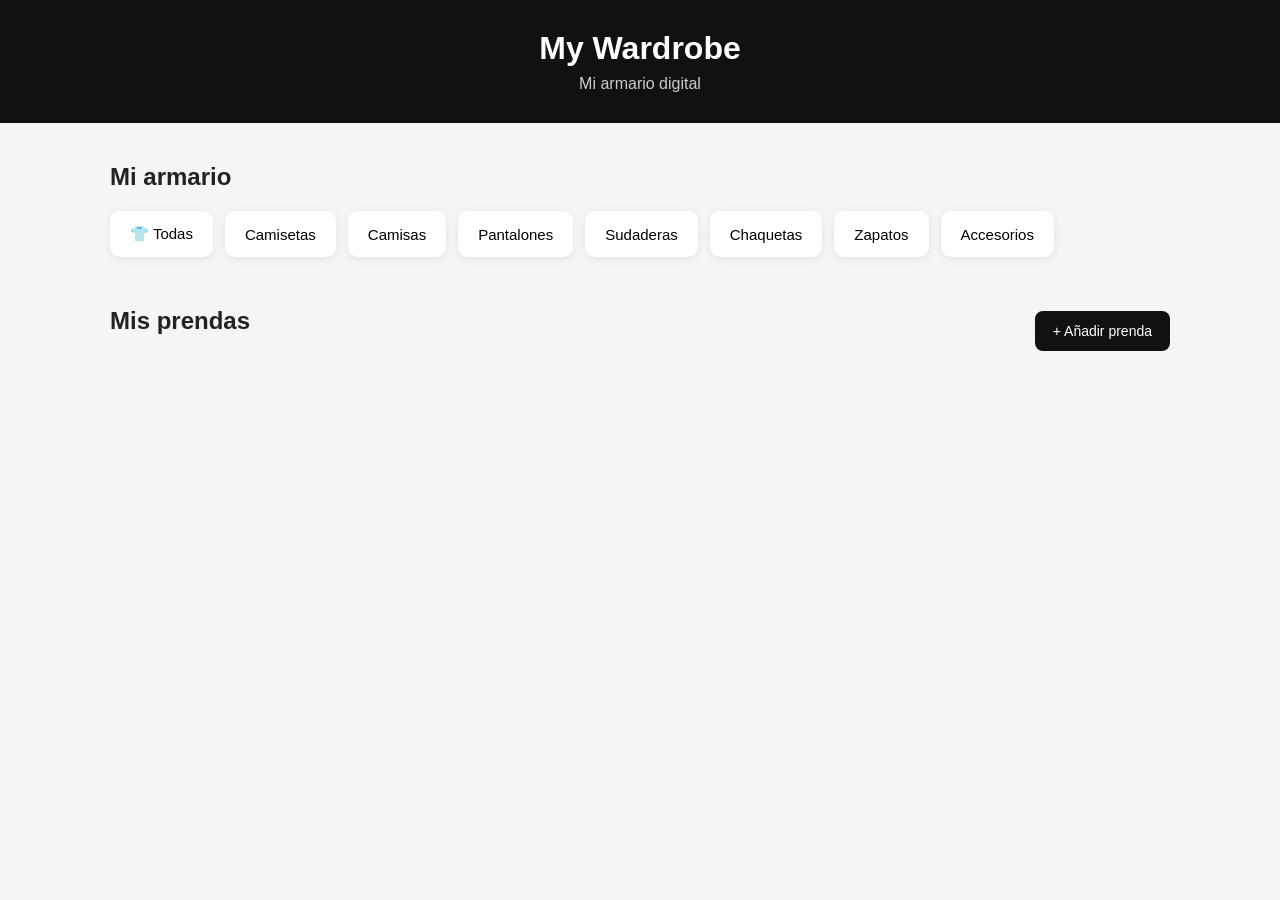
==== frontend/index.html @ 600cda4f "boton todos" ====
<!DOCTYPE html>
<html lang="es">

<head>

    <meta charset="UTF-8">

    <meta
        name="viewport"
        content="width=device-width, initial-scale=1.0"
    >

    <title>My Wardrobe</title>

    <link
        rel="stylesheet"
        href="css/style.css"
    >

</head>

<body>

    <header>

        <h1>My Wardrobe</h1>

        <p>Mi armario digital</p>

    </header>

    <main>

        <section class="categorias">

            <h2>Mi armario</h2>

            <div class="categorias-container">

                <button
                    class="btn-categoria activa"
                    data-categoria="Todas"
                >
                    👕 Todas
                </button>

                <button
                    class="btn-categoria"
                    data-categoria="Camisetas"
                >
                    Camisetas
                </button>

                <button
                    class="btn-categoria"
                    data-categoria="Camisas"
                >
                    Camisas
                </button>

                <button
                    class="btn-categoria"
                    data-categoria="Pantalones"
                >
                    Pantalones
                </button>

                <button
                    class="btn-categoria"
                    data-categoria="Sudaderas"
                >
                    Sudaderas
                </button>

                <button
                    class="btn-categoria"
                    data-categoria="Chaquetas"
                >
                    Chaquetas
                </button>

                <button
                    class="btn-categoria"
                    data-categoria="Zapatos"
                >
                    Zapatos
                </button>

                <button
                    class="btn-categoria"
                    data-categoria="Accesorios"
                >
                    Accesorios
                </button>

            </div>

        </section>


        <section class="prendas">

            <div class="titulo-prendas">

                <h2>Mis prendas</h2>

                <button id="btn-nueva-prenda">
                    + Añadir prenda
                </button>

            </div>


            <div
                id="formulario-prenda"
                class="formulario-oculto"
            >

                <h3>Nueva prenda</h3>

                <input
                    type="text"
                    id="nombre"
                    placeholder="Nombre de la prenda"
                >

                <select id="categoria">

                    <option value="">
                        Selecciona una categoría
                    </option>

                    <option value="Camisetas">
                        Camisetas
                    </option>

                    <option value="Camisas">
                        Camisas
                    </option>

                    <option value="Pantalones">
                        Pantalones
                    </option>

                    <option value="Sudaderas">
                        Sudaderas
                    </option>

                    <option value="Chaquetas">
                        Chaquetas
                    </option>

                    <option value="Zapatos">
                        Zapatos
                    </option>

                    <option value="Accesorios">
                        Accesorios
                    </option>

                </select>

                <input
                    type="text"
                    id="color"
                    placeholder="Color"
                >

                <input
                    type="text"
                    id="marca"
                    placeholder="Marca"
                >

                <input
                    type="file"
                    id="imagen"
                    accept="image/*"
                >

                <button id="btn-guardar-prenda">
                    Guardar prenda
                </button>

            </div>


            <div id="lista-prendas">

                <!-- JavaScript colocará aquí las prendas -->

            </div>

        </section>

    </main>


    <script src="js/app.js"></script>

</body>

</html>
---- frontend/css/style.css ----
/* =========================
   CONFIGURACIÓN GENERAL
   ========================= */

* {
    margin: 0;
    padding: 0;
    box-sizing: border-box;
}

body {
    font-family: Arial, sans-serif;
    background-color: #f5f5f5;
    color: #222;
}


/* =========================
   CABECERA
   ========================= */

header {
    background-color: #111;
    color: white;
    text-align: center;
    padding: 30px 20px;
}

header h1 {
    font-size: 32px;
    margin-bottom: 8px;
}

header p {
    color: #ccc;
}


/* =========================
   CONTENIDO PRINCIPAL
   ========================= */

main {
    max-width: 1100px;
    margin: 40px auto;
    padding: 0 20px;
}

h2 {
    margin-bottom: 20px;
}


/* =========================
   CATEGORÍAS
   ========================= */

.categorias {
    margin-bottom: 50px;
}

.categorias-container {
    display: flex;
    flex-wrap: wrap;
    gap: 12px;
}

.categorias-container button {
    border: none;
    background-color: white;
    padding: 14px 20px;
    border-radius: 10px;
    cursor: pointer;
    font-size: 15px;

    box-shadow: 0 2px 8px rgba(0, 0, 0, 0.08);

    transition: 0.2s;
}

.categorias-container button:hover {
    transform: translateY(-2px);

    box-shadow: 0 4px 12px rgba(0, 0, 0, 0.15);
}


/* =========================
   LISTA DE PRENDAS
   ========================= */

#lista-prendas {
    display: grid;

    grid-template-columns: repeat(
        auto-fill,
        minmax(200px, 1fr)
    );

    gap: 20px;
}


/* =========================
   TARJETAS DE PRENDAS
   ========================= */

.tarjeta-prenda {
    background-color: white;

    border-radius: 15px;

    overflow: hidden;

    box-shadow: 0 3px 12px rgba(0, 0, 0, 0.08);

    transition: 0.2s;
}

.tarjeta-prenda:hover {
    transform: translateY(-4px);

    box-shadow: 0 6px 18px rgba(0, 0, 0, 0.15);
}


/* =========================
   IMAGEN DE LA PRENDA
   ========================= */

.imagen-prenda {
    height: 220px;

    background-color: #eeeeee;

    display: flex;

    align-items: center;

    justify-content: center;

    font-size: 70px;
}


/* =========================
   INFORMACIÓN DE LA PRENDA
   ========================= */

.informacion-prenda {
    padding: 18px;
}

.informacion-prenda h3 {
    margin-bottom: 8px;

    font-size: 20px;
}

.informacion-prenda p {
    margin-bottom: 8px;

    color: #666;
}


/* =========================
   CATEGORÍA DE LA PRENDA
   ========================= */

.categoria {
    display: inline-block;

    background-color: #111;

    color: white;

    padding: 5px 10px;

    border-radius: 20px;

    font-size: 12px;
}


/* =========================
   COLOR
   ========================= */

.color {
    margin-top: 12px;

    font-size: 14px;
}


/* =========================
   VERSIÓN MÓVIL
   ========================= */

@media (max-width: 600px) {

    header {
        padding: 25px 15px;
    }

    header h1 {
        font-size: 26px;
    }

    main {
        margin: 25px auto;

        padding: 0 15px;
    }

    .categorias-container {
        gap: 8px;
    }

    .categorias-container button {
        padding: 12px 15px;

        font-size: 14px;
    }

    #lista-prendas {
        grid-template-columns: repeat(2, 1fr);

        gap: 12px;
    }

    .imagen-prenda {
        height: 180px;
    }

    .informacion-prenda {
        padding: 14px;
    }

    .informacion-prenda h3 {
        font-size: 17px;
    }
}

/* =========================
   TÍTULO DE PRENDAS
   ========================= */

.titulo-prendas {
    display: flex;
    justify-content: space-between;
    align-items: center;
    margin-bottom: 20px;
}


/* =========================
   BOTÓN AÑADIR PRENDA
   ========================= */

#btn-nueva-prenda {
    border: none;
    background-color: #111;
    color: white;

    padding: 12px 18px;

    border-radius: 8px;

    cursor: pointer;

    font-size: 14px;

    transition: 0.2s;
}

#btn-nueva-prenda:hover {
    background-color: #333;
}


/* =========================
   FORMULARIO
   ========================= */

.formulario-oculto {
    display: none;
}

#formulario-prenda {
    background-color: white;

    padding: 25px;

    border-radius: 15px;

    margin-bottom: 30px;

    box-shadow: 0 3px 12px rgba(0, 0, 0, 0.08);
}

#formulario-prenda h3 {
    margin-bottom: 20px;
}


/* =========================
   CAMPOS DEL FORMULARIO
   ========================= */

#formulario-prenda input,
#formulario-prenda select {

    width: 100%;

    padding: 12px;

    margin-bottom: 12px;

    border: 1px solid #ddd;

    border-radius: 8px;

    font-size: 15px;
}


/* =========================
   BOTÓN GUARDAR
   ========================= */

#btn-guardar-prenda {

    border: none;

    background-color: #111;

    color: white;

    padding: 12px 20px;

    border-radius: 8px;

    cursor: pointer;

    font-size: 15px;

    margin-top: 5px;
}

#btn-guardar-prenda:hover {
    background-color: #333;
}

.imagen-prenda img {
    width: 100%;
    height: 100%;
    object-fit: cover;
}

.btn-eliminar {
    width: 100%;
    margin-top: 15px;
    padding: 10px;
    border: none;
    border-radius: 8px;
    background-color: #e74c3c;
    color: white;
    cursor: pointer;
    font-size: 14px;
}

.btn-eliminar:hover {
    background-color: #c0392b;
}

.imagen-prenda img {
    width: 100%;
    height: 100%;
    object-fit: cover;
}

.botones-prenda {
    display: flex;
    gap: 8px;
    margin-top: 15px;
}

.btn-editar,
.btn-eliminar {
    flex: 1;
    padding: 10px;
    border: none;
    border-radius: 8px;
    color: white;
    cursor: pointer;
    font-size: 14px;
}

.btn-editar {
    background-color: #3498db;
}

.btn-editar:hover {
    background-color: #2980b9;
}

.btn-eliminar {
    background-color: #e74c3c;
}

.btn-eliminar:hover {
    background-color: #c0392b;
}
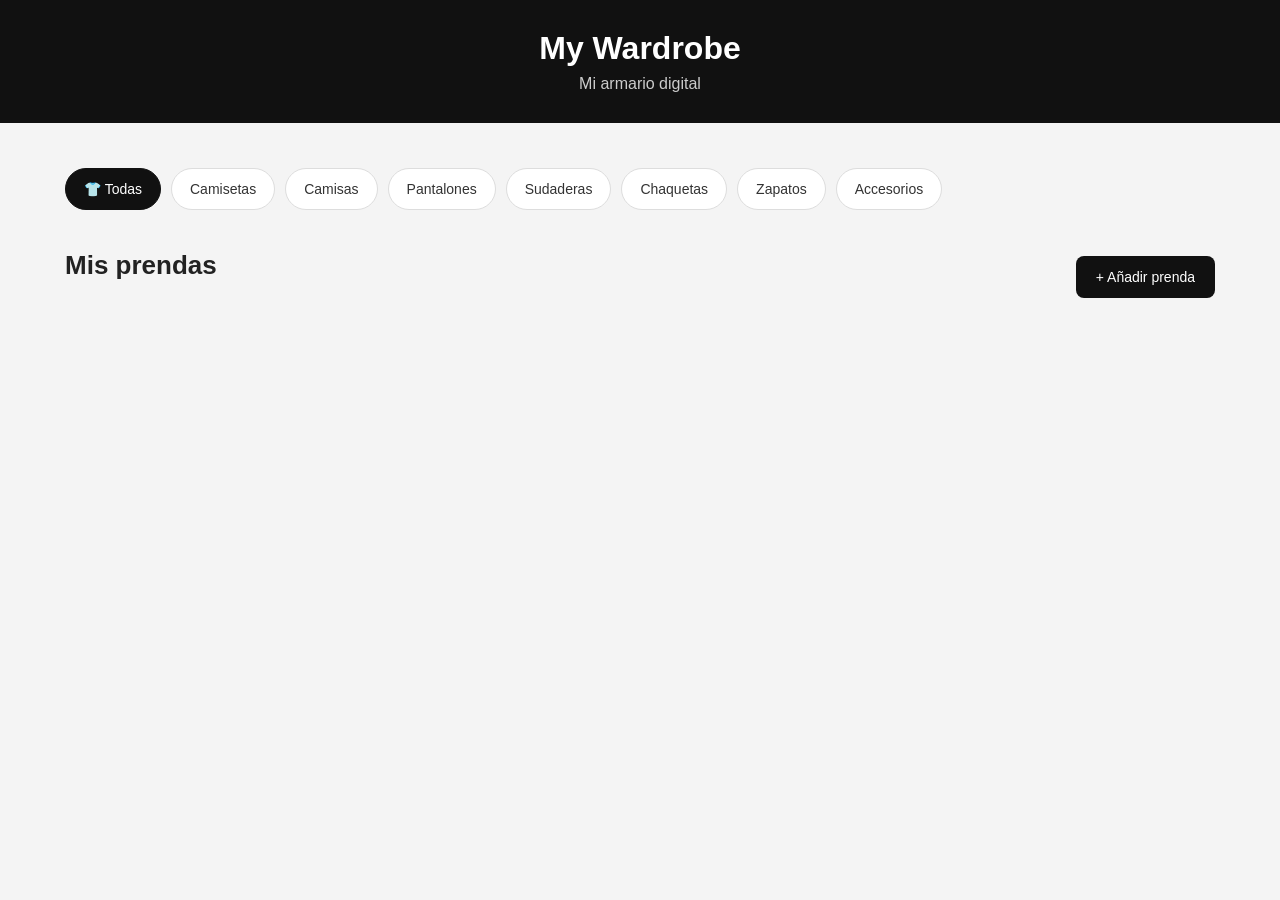
==== commit 565e52cb: "pequeños cambios" ====
--- a/frontend/index.html
+++ b/frontend/index.html
@@ -33,8 +33,6 @@
 
         <section class="categorias">
 
-            <h2>Mi armario</h2>
-
             <div class="categorias-container">
 
                 <button
--- a/frontend/css/style.css
+++ b/frontend/css/style.css
@@ -1,7 +1,3 @@
-/* =========================
-   CONFIGURACIÓN GENERAL
-   ========================= */
-
 * {
     margin: 0;
     padding: 0;
@@ -10,14 +6,14 @@
 
 body {
     font-family: Arial, sans-serif;
-    background-color: #f5f5f5;
+    background-color: #f4f4f4;
     color: #222;
 }
 
 
 /* =========================
    CABECERA
-   ========================= */
+========================= */
 
 header {
     background-color: #111;
@@ -28,243 +24,97 @@
 
 header h1 {
     font-size: 32px;
+    letter-spacing: 0;
     margin-bottom: 8px;
 }
 
 header p {
     color: #ccc;
-}
-
-
-/* =========================
-   CONTENIDO PRINCIPAL
-   ========================= */
+    font-size: 16px;
+}
+
+
+/* =========================
+   CONTENIDO
+========================= */
 
 main {
-    max-width: 1100px;
-    margin: 40px auto;
-    padding: 0 20px;
+    max-width: 1200px;
+    margin: 45px auto;
+    padding: 0 25px;
 }
 
 h2 {
-    margin-bottom: 20px;
+    font-size: 26px;
+    margin-bottom: 22px;
 }
 
 
 /* =========================
    CATEGORÍAS
-   ========================= */
+========================= */
 
 .categorias {
-    margin-bottom: 50px;
+    margin-bottom: 40px;
 }
 
 .categorias-container {
     display: flex;
     flex-wrap: wrap;
-    gap: 12px;
-}
-
-.categorias-container button {
-    border: none;
+    gap: 10px;
+}
+
+.btn-categoria {
+    border: 1px solid #ddd;
     background-color: white;
-    padding: 14px 20px;
-    border-radius: 10px;
+    color: #333;
+
+    padding: 12px 18px;
+
+    border-radius: 25px;
+
     cursor: pointer;
-    font-size: 15px;
-
-    box-shadow: 0 2px 8px rgba(0, 0, 0, 0.08);
-
-    transition: 0.2s;
-}
-
-.categorias-container button:hover {
-    transform: translateY(-2px);
-
-    box-shadow: 0 4px 12px rgba(0, 0, 0, 0.15);
-}
-
-
-/* =========================
-   LISTA DE PRENDAS
-   ========================= */
-
-#lista-prendas {
-    display: grid;
-
-    grid-template-columns: repeat(
-        auto-fill,
-        minmax(200px, 1fr)
-    );
-
-    gap: 20px;
-}
-
-
-/* =========================
-   TARJETAS DE PRENDAS
-   ========================= */
-
-.tarjeta-prenda {
-    background-color: white;
-
-    border-radius: 15px;
-
-    overflow: hidden;
-
-    box-shadow: 0 3px 12px rgba(0, 0, 0, 0.08);
-
-    transition: 0.2s;
-}
-
-.tarjeta-prenda:hover {
-    transform: translateY(-4px);
-
-    box-shadow: 0 6px 18px rgba(0, 0, 0, 0.15);
-}
-
-
-/* =========================
-   IMAGEN DE LA PRENDA
-   ========================= */
-
-.imagen-prenda {
-    height: 220px;
-
-    background-color: #eeeeee;
-
-    display: flex;
-
-    align-items: center;
-
-    justify-content: center;
-
-    font-size: 70px;
-}
-
-
-/* =========================
-   INFORMACIÓN DE LA PRENDA
-   ========================= */
-
-.informacion-prenda {
-    padding: 18px;
-}
-
-.informacion-prenda h3 {
-    margin-bottom: 8px;
-
-    font-size: 20px;
-}
-
-.informacion-prenda p {
-    margin-bottom: 8px;
-
-    color: #666;
-}
-
-
-/* =========================
-   CATEGORÍA DE LA PRENDA
-   ========================= */
-
-.categoria {
-    display: inline-block;
-
+
+    font-size: 14px;
+
+    transition: all 0.2s ease;
+}
+
+.btn-categoria:hover {
+    background-color: #eee;
+}
+
+.btn-categoria.activa {
     background-color: #111;
-
-    color: white;
-
-    padding: 5px 10px;
-
-    border-radius: 20px;
-
-    font-size: 12px;
-}
-
-
-/* =========================
-   COLOR
-   ========================= */
-
-.color {
-    margin-top: 12px;
-
-    font-size: 14px;
-}
-
-
-/* =========================
-   VERSIÓN MÓVIL
-   ========================= */
-
-@media (max-width: 600px) {
-
-    header {
-        padding: 25px 15px;
-    }
-
-    header h1 {
-        font-size: 26px;
-    }
-
-    main {
-        margin: 25px auto;
-
-        padding: 0 15px;
-    }
-
-    .categorias-container {
-        gap: 8px;
-    }
-
-    .categorias-container button {
-        padding: 12px 15px;
-
-        font-size: 14px;
-    }
-
-    #lista-prendas {
-        grid-template-columns: repeat(2, 1fr);
-
-        gap: 12px;
-    }
-
-    .imagen-prenda {
-        height: 180px;
-    }
-
-    .informacion-prenda {
-        padding: 14px;
-    }
-
-    .informacion-prenda h3 {
-        font-size: 17px;
-    }
-}
-
-/* =========================
-   TÍTULO DE PRENDAS
-   ========================= */
+    color: white;
+    border-color: #111;
+}
+
+
+/* =========================
+   TÍTULO PRENDAS
+========================= */
 
 .titulo-prendas {
     display: flex;
     justify-content: space-between;
     align-items: center;
-    margin-bottom: 20px;
-}
-
-
-/* =========================
-   BOTÓN AÑADIR PRENDA
-   ========================= */
+
+    margin-bottom: 25px;
+}
+
+
+/* =========================
+   BOTÓN NUEVA PRENDA
+========================= */
 
 #btn-nueva-prenda {
     border: none;
+
     background-color: #111;
     color: white;
 
-    padding: 12px 18px;
+    padding: 13px 20px;
 
     border-radius: 8px;
 
@@ -282,7 +132,7 @@
 
 /* =========================
    FORMULARIO
-   ========================= */
+========================= */
 
 .formulario-oculto {
     display: none;
@@ -291,44 +141,48 @@
 #formulario-prenda {
     background-color: white;
 
-    padding: 25px;
+    padding: 28px;
 
     border-radius: 15px;
 
-    margin-bottom: 30px;
-
-    box-shadow: 0 3px 12px rgba(0, 0, 0, 0.08);
+    margin-bottom: 35px;
+
+    box-shadow:
+        0 4px 15px rgba(0, 0, 0, 0.07);
 }
 
 #formulario-prenda h3 {
-    margin-bottom: 20px;
-}
-
-
-/* =========================
-   CAMPOS DEL FORMULARIO
-   ========================= */
+    font-size: 21px;
+    margin-bottom: 22px;
+}
 
 #formulario-prenda input,
 #formulario-prenda select {
 
     width: 100%;
 
-    padding: 12px;
-
-    margin-bottom: 12px;
+    padding: 13px;
+
+    margin-bottom: 13px;
 
     border: 1px solid #ddd;
 
     border-radius: 8px;
 
     font-size: 15px;
+
+    outline: none;
+}
+
+#formulario-prenda input:focus,
+#formulario-prenda select:focus {
+    border-color: #111;
 }
 
 
 /* =========================
    BOTÓN GUARDAR
-   ========================= */
+========================= */
 
 #btn-guardar-prenda {
 
@@ -338,7 +192,7 @@
 
     color: white;
 
-    padding: 12px 20px;
+    padding: 13px 22px;
 
     border-radius: 8px;
 
@@ -347,69 +201,251 @@
     font-size: 15px;
 
     margin-top: 5px;
+
+    transition: 0.2s;
 }
 
 #btn-guardar-prenda:hover {
     background-color: #333;
 }
 
+
+/* =========================
+   GRID DE PRENDAS
+========================= */
+
+#lista-prendas {
+
+    display: grid;
+
+    grid-template-columns:
+        repeat(
+            auto-fill,
+            minmax(230px, 1fr)
+        );
+
+    gap: 25px;
+}
+
+
+/* =========================
+   TARJETA
+========================= */
+
+.tarjeta-prenda {
+
+    background-color: white;
+
+    border-radius: 16px;
+
+    overflow: hidden;
+
+    box-shadow:
+        0 4px 15px rgba(0, 0, 0, 0.08);
+
+    transition:
+        transform 0.2s ease,
+        box-shadow 0.2s ease;
+}
+
+.tarjeta-prenda:hover {
+
+    transform: translateY(-5px);
+
+    box-shadow:
+        0 8px 25px rgba(0, 0, 0, 0.12);
+}
+
+
+/* =========================
+   IMAGEN
+========================= */
+
+.imagen-prenda {
+
+    height: 280px;
+
+    background-color: #eee;
+
+    display: flex;
+
+    align-items: center;
+
+    justify-content: center;
+
+    overflow: hidden;
+}
+
 .imagen-prenda img {
+
     width: 100%;
+
     height: 100%;
+
     object-fit: cover;
-}
-
-.btn-eliminar {
-    width: 100%;
-    margin-top: 15px;
-    padding: 10px;
-    border: none;
-    border-radius: 8px;
-    background-color: #e74c3c;
-    color: white;
-    cursor: pointer;
+
+    display: block;
+}
+
+
+/* =========================
+   INFORMACIÓN
+========================= */
+
+.informacion-prenda {
+
+    padding: 20px;
+}
+
+.informacion-prenda h3 {
+
+    font-size: 19px;
+
+    margin-bottom: 7px;
+}
+
+.informacion-prenda p {
+
+    color: #666;
+
+    margin-bottom: 9px;
+
     font-size: 14px;
 }
 
-.btn-eliminar:hover {
-    background-color: #c0392b;
-}
-
-.imagen-prenda img {
-    width: 100%;
-    height: 100%;
-    object-fit: cover;
-}
+
+/* =========================
+   CATEGORÍA
+========================= */
+
+.categoria {
+
+    display: inline-block;
+
+    background-color: #111;
+
+    color: white;
+
+    padding: 5px 10px;
+
+    border-radius: 20px;
+
+    font-size: 11px;
+
+    margin-top: 3px;
+}
+
+
+/* =========================
+   COLOR
+========================= */
+
+.color {
+
+    margin-top: 12px;
+}
+
+
+/* =========================
+   BOTONES
+========================= */
 
 .botones-prenda {
+
     display: flex;
+
     gap: 8px;
-    margin-top: 15px;
+
+    margin-top: 16px;
 }
 
 .btn-editar,
 .btn-eliminar {
+
     flex: 1;
+
     padding: 10px;
+
     border: none;
+
     border-radius: 8px;
-    color: white;
+
+    color: white;
+
     cursor: pointer;
-    font-size: 14px;
+
+    font-size: 13px;
+
+    transition: 0.2s;
 }
 
 .btn-editar {
+
     background-color: #3498db;
 }
 
 .btn-editar:hover {
+
     background-color: #2980b9;
 }
 
 .btn-eliminar {
+
     background-color: #e74c3c;
 }
 
 .btn-eliminar:hover {
+
     background-color: #c0392b;
+}
+
+
+/* =========================
+   MÓVIL
+========================= */
+
+@media (max-width: 700px) {
+
+    header {
+        padding: 35px 15px;
+    }
+
+    header h1 {
+        font-size: 30px;
+    }
+
+    main {
+        margin: 30px auto;
+        padding: 0 15px;
+    }
+
+    .titulo-prendas {
+        align-items: flex-start;
+        gap: 15px;
+    }
+
+    #lista-prendas {
+
+        grid-template-columns:
+            repeat(2, 1fr);
+
+        gap: 12px;
+    }
+
+    .imagen-prenda {
+        height: 190px;
+    }
+
+    .informacion-prenda {
+        padding: 14px;
+    }
+
+    .informacion-prenda h3 {
+        font-size: 16px;
+    }
+
+    .botones-prenda {
+        flex-direction: column;
+    }
+
 }
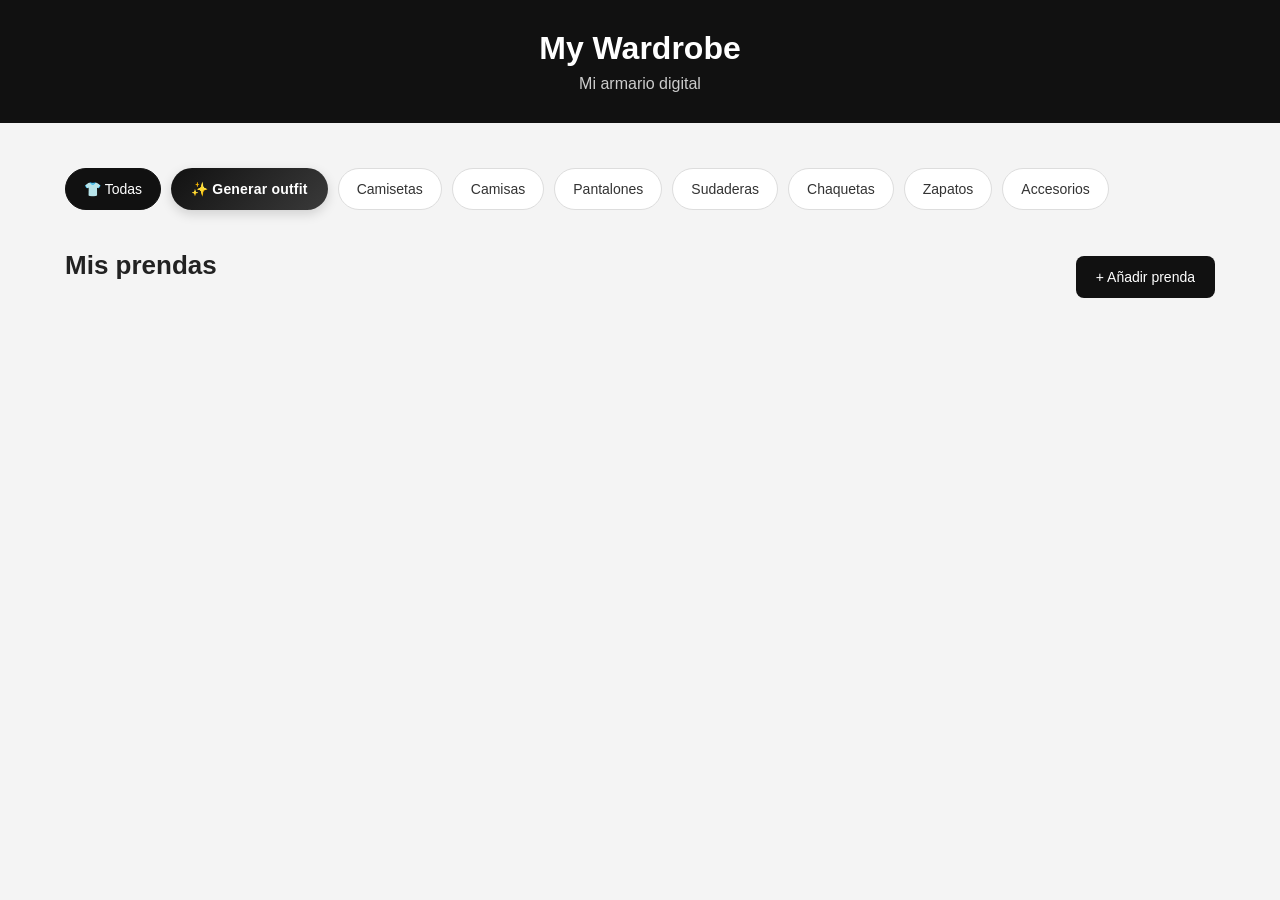
==== commit 072f898a: "generar outfit" ====
--- a/frontend/index.html
+++ b/frontend/index.html
@@ -21,6 +21,10 @@
 
 <body>
 
+    <!-- =========================
+         CABECERA
+    ========================== -->
+
     <header>
 
         <h1>My Wardrobe</h1>
@@ -29,7 +33,13 @@
 
     </header>
 
+
     <main>
+
+
+        <!-- =========================
+             CATEGORÍAS
+        ========================== -->
 
         <section class="categorias">
 
@@ -42,6 +52,15 @@
                     👕 Todas
                 </button>
 
+
+                <button
+                    id="btn-generar-outfit"
+                    class="btn-generar-outfit"
+                >
+                    ✨ Generar outfit
+                </button>
+
+
                 <button
                     class="btn-categoria"
                     data-categoria="Camisetas"
@@ -49,6 +68,7 @@
                     Camisetas
                 </button>
 
+
                 <button
                     class="btn-categoria"
                     data-categoria="Camisas"
@@ -56,6 +76,7 @@
                     Camisas
                 </button>
 
+
                 <button
                     class="btn-categoria"
                     data-categoria="Pantalones"
@@ -63,6 +84,7 @@
                     Pantalones
                 </button>
 
+
                 <button
                     class="btn-categoria"
                     data-categoria="Sudaderas"
@@ -70,6 +92,7 @@
                     Sudaderas
                 </button>
 
+
                 <button
                     class="btn-categoria"
                     data-categoria="Chaquetas"
@@ -77,6 +100,7 @@
                     Chaquetas
                 </button>
 
+
                 <button
                     class="btn-categoria"
                     data-categoria="Zapatos"
@@ -84,6 +108,7 @@
                     Zapatos
                 </button>
 
+
                 <button
                     class="btn-categoria"
                     data-categoria="Accesorios"
@@ -96,18 +121,30 @@
         </section>
 
 
+        <!-- =========================
+             PRENDAS
+        ========================== -->
+
         <section class="prendas">
 
+
             <div class="titulo-prendas">
 
                 <h2>Mis prendas</h2>
 
-                <button id="btn-nueva-prenda">
+
+                <button
+                    id="btn-nueva-prenda"
+                >
                     + Añadir prenda
                 </button>
 
             </div>
 
+
+            <!-- =========================
+                 FORMULARIO
+            ========================== -->
 
             <div
                 id="formulario-prenda"
@@ -116,12 +153,14 @@
 
                 <h3>Nueva prenda</h3>
 
+
                 <input
                     type="text"
                     id="nombre"
                     placeholder="Nombre de la prenda"
                 >
 
+
                 <select id="categoria">
 
                     <option value="">
@@ -157,6 +196,7 @@
                     </option>
 
                 </select>
+
 
                 <input
                     type="text"
@@ -164,25 +204,34 @@
                     placeholder="Color"
                 >
 
+
                 <input
                     type="text"
                     id="marca"
                     placeholder="Marca"
                 >
 
+
                 <input
                     type="file"
                     id="imagen"
                     accept="image/*"
                 >
 
-                <button id="btn-guardar-prenda">
+
+                <button
+                    id="btn-guardar-prenda"
+                >
                     Guardar prenda
                 </button>
 
             </div>
 
 
+            <!-- =========================
+                 LISTA DE PRENDAS
+            ========================== -->
+
             <div id="lista-prendas">
 
                 <!-- JavaScript colocará aquí las prendas -->
@@ -194,6 +243,98 @@
     </main>
 
 
+    <!-- =========================
+         MODAL GENERAR OUTFIT
+    ========================== -->
+
+    <div
+        id="modal-outfit"
+        class="modal-oculto"
+    >
+
+        <div class="modal-contenido">
+
+            <h2>
+                ¿Para qué ocasión quieres vestir?
+            </h2>
+
+
+            <div class="ocasiones-container">
+
+                <button
+                    class="btn-ocasion"
+                    data-ocasion="Cena con amigos"
+                >
+                    🍽️ Cena con amigos
+                </button>
+
+
+                <button
+                    class="btn-ocasion"
+                    data-ocasion="Trabajo"
+                >
+                    💼 Trabajo
+                </button>
+
+
+                <button
+                    class="btn-ocasion"
+                    data-ocasion="Cita"
+                >
+                    ❤️ Cita
+                </button>
+
+
+                <button
+                    class="btn-ocasion"
+                    data-ocasion="Fiesta"
+                >
+                    🎉 Fiesta
+                </button>
+
+
+                <button
+                    class="btn-ocasion"
+                    data-ocasion="Casual"
+                >
+                    ☀️ Casual
+                </button>
+
+
+                <button
+                    class="btn-ocasion"
+                    data-ocasion="Playa"
+                >
+                    🏖️ Playa
+                </button>
+
+
+                <button
+                    class="btn-ocasion"
+                    data-ocasion="Deporte"
+                >
+                    🏃 Deporte
+                </button>
+
+            </div>
+
+
+            <button
+                id="btn-cerrar-modal"
+                class="btn-cerrar-modal"
+            >
+                Cancelar
+            </button>
+
+        </div>
+
+    </div>
+
+
+    <!-- =========================
+         JAVASCRIPT
+    ========================== -->
+
     <script src="js/app.js"></script>
 
 </body>
--- a/frontend/css/style.css
+++ b/frontend/css/style.css
@@ -88,6 +88,66 @@
     background-color: #111;
     color: white;
     border-color: #111;
+}
+
+
+/* =========================
+   GENERAR OUTFIT
+========================= */
+
+.btn-generar-outfit {
+
+    border: none;
+
+    background: linear-gradient(
+        135deg,
+        #111,
+        #3a3a3a
+    );
+
+    color: white;
+
+    padding: 12px 20px;
+
+    border-radius: 25px;
+
+    cursor: pointer;
+
+    font-size: 14px;
+
+    font-weight: 600;
+
+    letter-spacing: 0.2px;
+
+    box-shadow:
+        0 4px 12px rgba(0, 0, 0, 0.15);
+
+    transition:
+        transform 0.2s ease,
+        box-shadow 0.2s ease,
+        background 0.2s ease;
+}
+
+.btn-generar-outfit:hover {
+
+    transform: translateY(-2px);
+
+    box-shadow:
+        0 7px 18px rgba(0, 0, 0, 0.22);
+
+    background: linear-gradient(
+        135deg,
+        #222,
+        #4a4a4a
+    );
+}
+
+.btn-generar-outfit:active {
+
+    transform: translateY(0);
+
+    box-shadow:
+        0 3px 8px rgba(0, 0, 0, 0.15);
 }
 
 
@@ -401,6 +461,154 @@
 
 
 /* =========================
+   MODAL
+========================= */
+
+.modal-oculto {
+    display: none;
+}
+
+
+#modal-outfit {
+
+    position: fixed;
+
+    top: 0;
+    left: 0;
+
+    width: 100%;
+    height: 100%;
+
+    background-color: rgba(0, 0, 0, 0.55);
+
+    align-items: center;
+
+    justify-content: center;
+
+    z-index: 1000;
+
+    padding: 20px;
+}
+
+
+/* Modal oculto */
+
+#modal-outfit.modal-oculto {
+    display: none;
+}
+
+
+/* Modal visible */
+
+#modal-outfit:not(.modal-oculto) {
+    display: flex;
+}
+
+
+.modal-contenido {
+
+    background-color: white;
+
+    width: 100%;
+
+    max-width: 500px;
+
+    padding: 35px;
+
+    border-radius: 20px;
+
+    box-shadow:
+        0 15px 40px rgba(0, 0, 0, 0.25);
+
+    text-align: center;
+}
+
+
+.modal-contenido h2 {
+
+    font-size: 23px;
+
+    margin-bottom: 25px;
+}
+
+
+/* =========================
+   OCASIONES
+========================= */
+
+.ocasiones-container {
+
+    display: grid;
+
+    grid-template-columns:
+        repeat(2, 1fr);
+
+    gap: 12px;
+}
+
+
+.btn-ocasion {
+
+    border: 1px solid #ddd;
+
+    background-color: #f8f8f8;
+
+    color: #333;
+
+    padding: 15px 10px;
+
+    border-radius: 12px;
+
+    cursor: pointer;
+
+    font-size: 14px;
+
+    transition:
+        all 0.2s ease;
+}
+
+
+.btn-ocasion:hover {
+
+    background-color: #111;
+
+    color: white;
+
+    border-color: #111;
+
+    transform: translateY(-2px);
+}
+
+
+/* =========================
+   CANCELAR
+========================= */
+
+.btn-cerrar-modal {
+
+    margin-top: 25px;
+
+    border: none;
+
+    background: none;
+
+    color: #666;
+
+    cursor: pointer;
+
+    font-size: 14px;
+
+    padding: 8px 15px;
+}
+
+
+.btn-cerrar-modal:hover {
+
+    color: #111;
+}
+
+
+/* =========================
    MÓVIL
 ========================= */
 
@@ -448,4 +656,23 @@
         flex-direction: column;
     }
 
+}
+
+
+/* =========================
+   MÓVIL - MODAL
+========================= */
+
+@media (max-width: 500px) {
+
+    .modal-contenido {
+
+        padding: 25px 20px;
+    }
+
+    .ocasiones-container {
+
+        grid-template-columns: 1fr;
+    }
+
 }
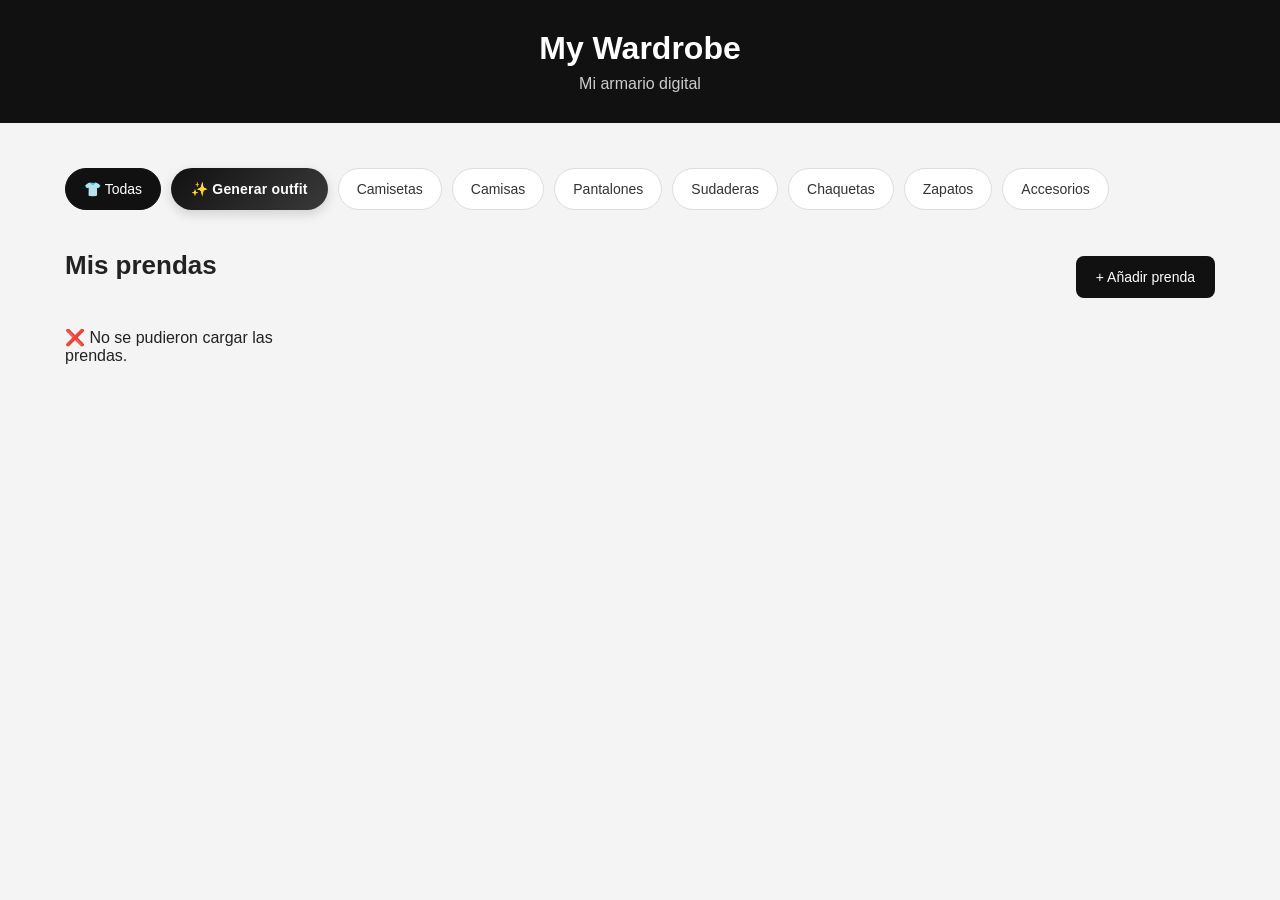
==== commit 7626e92f: "cambios eliminar fondo" ====
--- a/frontend/index.html
+++ b/frontend/index.html
@@ -19,17 +19,21 @@
 
 </head>
 
+
 <body>
 
-    <!-- =========================
-         CABECERA
-    ========================== -->
+
+    <!-- ========================================= -->
+    <!-- CABECERA -->
+    <!-- ========================================= -->
 
     <header>
 
         <h1>My Wardrobe</h1>
 
-        <p>Mi armario digital</p>
+        <p>
+            Mi armario digital
+        </p>
 
     </header>
 
@@ -37,15 +41,17 @@
     <main>
 
 
-        <!-- =========================
-             CATEGORÍAS
-        ========================== -->
+        <!-- ========================================= -->
+        <!-- CATEGORÍAS -->
+        <!-- ========================================= -->
 
         <section class="categorias">
 
             <div class="categorias-container">
 
-                <button
+
+                <button
+                    type="button"
                     class="btn-categoria activa"
                     data-categoria="Todas"
                 >
@@ -54,6 +60,7 @@
 
 
                 <button
+                    type="button"
                     id="btn-generar-outfit"
                     class="btn-generar-outfit"
                 >
@@ -62,6 +69,7 @@
 
 
                 <button
+                    type="button"
                     class="btn-categoria"
                     data-categoria="Camisetas"
                 >
@@ -70,6 +78,7 @@
 
 
                 <button
+                    type="button"
                     class="btn-categoria"
                     data-categoria="Camisas"
                 >
@@ -78,6 +87,7 @@
 
 
                 <button
+                    type="button"
                     class="btn-categoria"
                     data-categoria="Pantalones"
                 >
@@ -86,6 +96,7 @@
 
 
                 <button
+                    type="button"
                     class="btn-categoria"
                     data-categoria="Sudaderas"
                 >
@@ -94,6 +105,7 @@
 
 
                 <button
+                    type="button"
                     class="btn-categoria"
                     data-categoria="Chaquetas"
                 >
@@ -102,6 +114,7 @@
 
 
                 <button
+                    type="button"
                     class="btn-categoria"
                     data-categoria="Zapatos"
                 >
@@ -110,48 +123,61 @@
 
 
                 <button
+                    type="button"
                     class="btn-categoria"
                     data-categoria="Accesorios"
                 >
                     Accesorios
                 </button>
 
+
             </div>
 
         </section>
 
 
-        <!-- =========================
-             PRENDAS
-        ========================== -->
+
+        <!-- ========================================= -->
+        <!-- PRENDAS -->
+        <!-- ========================================= -->
 
         <section class="prendas">
 
 
             <div class="titulo-prendas">
 
-                <h2>Mis prendas</h2>
-
-
-                <button
+
+                <h2>
+                    Mis prendas
+                </h2>
+
+
+                <button
+                    type="button"
                     id="btn-nueva-prenda"
                 >
                     + Añadir prenda
                 </button>
 
+
             </div>
 
 
-            <!-- =========================
-                 FORMULARIO
-            ========================== -->
+
+            <!-- ===================================== -->
+            <!-- FORMULARIO -->
+            <!-- ===================================== -->
 
             <div
                 id="formulario-prenda"
                 class="formulario-oculto"
             >
 
-                <h3>Nueva prenda</h3>
+
+                <h3>
+                    Nueva prenda
+                </h3>
+
 
 
                 <input
@@ -161,41 +187,52 @@
                 >
 
 
+
                 <select id="categoria">
+
 
                     <option value="">
                         Selecciona una categoría
                     </option>
 
+
                     <option value="Camisetas">
                         Camisetas
                     </option>
 
+
                     <option value="Camisas">
                         Camisas
                     </option>
 
+
                     <option value="Pantalones">
                         Pantalones
                     </option>
 
+
                     <option value="Sudaderas">
                         Sudaderas
                     </option>
 
+
                     <option value="Chaquetas">
                         Chaquetas
                     </option>
 
+
                     <option value="Zapatos">
                         Zapatos
                     </option>
 
+
                     <option value="Accesorios">
                         Accesorios
                     </option>
 
+
                 </select>
+
 
 
                 <input
@@ -205,6 +242,7 @@
                 >
 
 
+
                 <input
                     type="text"
                     id="marca"
@@ -212,6 +250,7 @@
                 >
 
 
+
                 <input
                     type="file"
                     id="imagen"
@@ -219,49 +258,62 @@
                 >
 
 
-                <button
+
+                <button
+                    type="button"
                     id="btn-guardar-prenda"
                 >
                     Guardar prenda
                 </button>
 
+                <p id="estado-subida" class="estado-subida"></p>
+
+
             </div>
 
 
-            <!-- =========================
-                 LISTA DE PRENDAS
-            ========================== -->
-
-            <div id="lista-prendas">
-
-                <!-- JavaScript colocará aquí las prendas -->
-
+
+            <!-- ===================================== -->
+            <!-- LISTA DE PRENDAS -->
+            <!-- ===================================== -->
+
+            <div
+                id="lista-prendas"
+            >
             </div>
 
+
         </section>
 
+
     </main>
 
 
-    <!-- =========================
-         MODAL GENERAR OUTFIT
-    ========================== -->
+
+    <!-- ========================================= -->
+    <!-- MODAL GENERAR OUTFIT -->
+    <!-- ========================================= -->
 
     <div
         id="modal-outfit"
         class="modal-oculto"
     >
 
+
         <div class="modal-contenido">
+
 
             <h2>
                 ¿Para qué ocasión quieres vestir?
             </h2>
 
 
+
             <div class="ocasiones-container">
 
-                <button
+
+                <button
+                    type="button"
                     class="btn-ocasion"
                     data-ocasion="Cena con amigos"
                 >
@@ -270,6 +322,7 @@
 
 
                 <button
+                    type="button"
                     class="btn-ocasion"
                     data-ocasion="Trabajo"
                 >
@@ -278,6 +331,7 @@
 
 
                 <button
+                    type="button"
                     class="btn-ocasion"
                     data-ocasion="Cita"
                 >
@@ -286,6 +340,7 @@
 
 
                 <button
+                    type="button"
                     class="btn-ocasion"
                     data-ocasion="Fiesta"
                 >
@@ -294,6 +349,7 @@
 
 
                 <button
+                    type="button"
                     class="btn-ocasion"
                     data-ocasion="Casual"
                 >
@@ -302,6 +358,7 @@
 
 
                 <button
+                    type="button"
                     class="btn-ocasion"
                     data-ocasion="Playa"
                 >
@@ -310,33 +367,41 @@
 
 
                 <button
+                    type="button"
                     class="btn-ocasion"
                     data-ocasion="Deporte"
                 >
                     🏃 Deporte
                 </button>
 
+
             </div>
 
 
+
             <button
+                type="button"
                 id="btn-cerrar-modal"
                 class="btn-cerrar-modal"
             >
                 Cancelar
             </button>
 
+
         </div>
 
+
     </div>
 
 
-    <!-- =========================
-         JAVASCRIPT
-    ========================== -->
+
+    <!-- ========================================= -->
+    <!-- JAVASCRIPT -->
+    <!-- ========================================= -->
 
     <script src="js/app.js"></script>
 
+
 </body>
 
 </html>
--- a/frontend/css/style.css
+++ b/frontend/css/style.css
@@ -68,15 +68,10 @@
     border: 1px solid #ddd;
     background-color: white;
     color: #333;
-
     padding: 12px 18px;
-
     border-radius: 25px;
-
-    cursor: pointer;
-
-    font-size: 14px;
-
+    cursor: pointer;
+    font-size: 14px;
     transition: all 0.2s ease;
 }
 
@@ -96,32 +91,21 @@
 ========================= */
 
 .btn-generar-outfit {
-
     border: none;
-
     background: linear-gradient(
         135deg,
         #111,
         #3a3a3a
     );
-
-    color: white;
-
+    color: white;
     padding: 12px 20px;
-
     border-radius: 25px;
-
-    cursor: pointer;
-
-    font-size: 14px;
-
+    cursor: pointer;
+    font-size: 14px;
     font-weight: 600;
-
     letter-spacing: 0.2px;
-
     box-shadow:
         0 4px 12px rgba(0, 0, 0, 0.15);
-
     transition:
         transform 0.2s ease,
         box-shadow 0.2s ease,
@@ -129,12 +113,9 @@
 }
 
 .btn-generar-outfit:hover {
-
     transform: translateY(-2px);
-
     box-shadow:
         0 7px 18px rgba(0, 0, 0, 0.22);
-
     background: linear-gradient(
         135deg,
         #222,
@@ -143,9 +124,7 @@
 }
 
 .btn-generar-outfit:active {
-
     transform: translateY(0);
-
     box-shadow:
         0 3px 8px rgba(0, 0, 0, 0.15);
 }
@@ -159,7 +138,6 @@
     display: flex;
     justify-content: space-between;
     align-items: center;
-
     margin-bottom: 25px;
 }
 
@@ -170,18 +148,12 @@
 
 #btn-nueva-prenda {
     border: none;
-
     background-color: #111;
     color: white;
-
     padding: 13px 20px;
-
     border-radius: 8px;
-
-    cursor: pointer;
-
-    font-size: 14px;
-
+    cursor: pointer;
+    font-size: 14px;
     transition: 0.2s;
 }
 
@@ -200,13 +172,9 @@
 
 #formulario-prenda {
     background-color: white;
-
     padding: 28px;
-
     border-radius: 15px;
-
     margin-bottom: 35px;
-
     box-shadow:
         0 4px 15px rgba(0, 0, 0, 0.07);
 }
@@ -218,19 +186,12 @@
 
 #formulario-prenda input,
 #formulario-prenda select {
-
     width: 100%;
-
     padding: 13px;
-
     margin-bottom: 13px;
-
     border: 1px solid #ddd;
-
     border-radius: 8px;
-
     font-size: 15px;
-
     outline: none;
 }
 
@@ -245,23 +206,14 @@
 ========================= */
 
 #btn-guardar-prenda {
-
     border: none;
-
     background-color: #111;
-
-    color: white;
-
+    color: white;
     padding: 13px 22px;
-
     border-radius: 8px;
-
-    cursor: pointer;
-
+    cursor: pointer;
     font-size: 15px;
-
     margin-top: 5px;
-
     transition: 0.2s;
 }
 
@@ -269,21 +221,36 @@
     background-color: #333;
 }
 
+#btn-guardar-prenda:disabled {
+    opacity: 0.6;
+    cursor: not-allowed;
+}
+
+
+/* =========================
+   ESTADO DE SUBIDA
+========================= */
+
+.estado-subida {
+    margin-top: 10px;
+    font-size: 14px;
+    text-align: center;
+    min-height: 20px;
+    color: #555;
+}
+
 
 /* =========================
    GRID DE PRENDAS
 ========================= */
 
 #lista-prendas {
-
     display: grid;
-
     grid-template-columns:
         repeat(
             auto-fill,
             minmax(230px, 1fr)
         );
-
     gap: 25px;
 }
 
@@ -293,25 +260,18 @@
 ========================= */
 
 .tarjeta-prenda {
-
     background-color: white;
-
     border-radius: 16px;
-
     overflow: hidden;
-
     box-shadow:
         0 4px 15px rgba(0, 0, 0, 0.08);
-
     transition:
         transform 0.2s ease,
         box-shadow 0.2s ease;
 }
 
 .tarjeta-prenda:hover {
-
     transform: translateY(-5px);
-
     box-shadow:
         0 8px 25px rgba(0, 0, 0, 0.12);
 }
@@ -322,28 +282,18 @@
 ========================= */
 
 .imagen-prenda {
-
     height: 280px;
-
     background-color: #eee;
-
     display: flex;
-
     align-items: center;
-
     justify-content: center;
-
     overflow: hidden;
 }
 
 .imagen-prenda img {
-
     width: 100%;
-
     height: 100%;
-
     object-fit: cover;
-
     display: block;
 }
 
@@ -353,23 +303,17 @@
 ========================= */
 
 .informacion-prenda {
-
     padding: 20px;
 }
 
 .informacion-prenda h3 {
-
     font-size: 19px;
-
     margin-bottom: 7px;
 }
 
 .informacion-prenda p {
-
     color: #666;
-
     margin-bottom: 9px;
-
     font-size: 14px;
 }
 
@@ -379,19 +323,12 @@
 ========================= */
 
 .categoria {
-
     display: inline-block;
-
     background-color: #111;
-
-    color: white;
-
+    color: white;
     padding: 5px 10px;
-
     border-radius: 20px;
-
     font-size: 11px;
-
     margin-top: 3px;
 }
 
@@ -401,7 +338,6 @@
 ========================= */
 
 .color {
-
     margin-top: 12px;
 }
 
@@ -411,52 +347,47 @@
 ========================= */
 
 .botones-prenda {
-
     display: flex;
-
     gap: 8px;
-
     margin-top: 16px;
 }
 
 .btn-editar,
 .btn-eliminar {
-
     flex: 1;
-
     padding: 10px;
-
     border: none;
-
     border-radius: 8px;
-
-    color: white;
-
-    cursor: pointer;
-
+    color: white;
+    cursor: pointer;
     font-size: 13px;
-
     transition: 0.2s;
 }
 
 .btn-editar {
-
     background-color: #3498db;
 }
 
 .btn-editar:hover {
-
     background-color: #2980b9;
 }
 
 .btn-eliminar {
-
     background-color: #e74c3c;
 }
 
 .btn-eliminar:hover {
-
     background-color: #c0392b;
+}
+
+
+/* =========================
+   SIN IMAGEN
+========================= */
+
+.sin-imagen {
+    color: #777;
+    font-size: 14px;
 }
 
 
@@ -468,25 +399,16 @@
     display: none;
 }
 
-
 #modal-outfit {
-
     position: fixed;
-
     top: 0;
     left: 0;
-
     width: 100%;
     height: 100%;
-
     background-color: rgba(0, 0, 0, 0.55);
-
     align-items: center;
-
     justify-content: center;
-
     z-index: 1000;
-
     padding: 20px;
 }
 
@@ -506,28 +428,18 @@
 
 
 .modal-contenido {
-
     background-color: white;
-
     width: 100%;
-
     max-width: 500px;
-
     padding: 35px;
-
     border-radius: 20px;
-
     box-shadow:
         0 15px 40px rgba(0, 0, 0, 0.25);
-
     text-align: center;
 }
 
-
 .modal-contenido h2 {
-
     font-size: 23px;
-
     margin-bottom: 25px;
 }
 
@@ -537,45 +449,28 @@
 ========================= */
 
 .ocasiones-container {
-
     display: grid;
-
     grid-template-columns:
         repeat(2, 1fr);
-
     gap: 12px;
 }
 
-
 .btn-ocasion {
-
     border: 1px solid #ddd;
-
     background-color: #f8f8f8;
-
     color: #333;
-
     padding: 15px 10px;
-
     border-radius: 12px;
-
-    cursor: pointer;
-
-    font-size: 14px;
-
+    cursor: pointer;
+    font-size: 14px;
     transition:
         all 0.2s ease;
 }
 
-
 .btn-ocasion:hover {
-
     background-color: #111;
-
-    color: white;
-
+    color: white;
     border-color: #111;
-
     transform: translateY(-2px);
 }
 
@@ -585,25 +480,16 @@
 ========================= */
 
 .btn-cerrar-modal {
-
     margin-top: 25px;
-
     border: none;
-
     background: none;
-
     color: #666;
-
-    cursor: pointer;
-
-    font-size: 14px;
-
+    cursor: pointer;
+    font-size: 14px;
     padding: 8px 15px;
 }
 
-
 .btn-cerrar-modal:hover {
-
     color: #111;
 }
 
@@ -633,10 +519,8 @@
     }
 
     #lista-prendas {
-
         grid-template-columns:
             repeat(2, 1fr);
-
         gap: 12px;
     }
 
@@ -655,7 +539,6 @@
     .botones-prenda {
         flex-direction: column;
     }
-
 }
 
 
@@ -666,13 +549,10 @@
 @media (max-width: 500px) {
 
     .modal-contenido {
-
         padding: 25px 20px;
     }
 
     .ocasiones-container {
-
         grid-template-columns: 1fr;
     }
-
 }
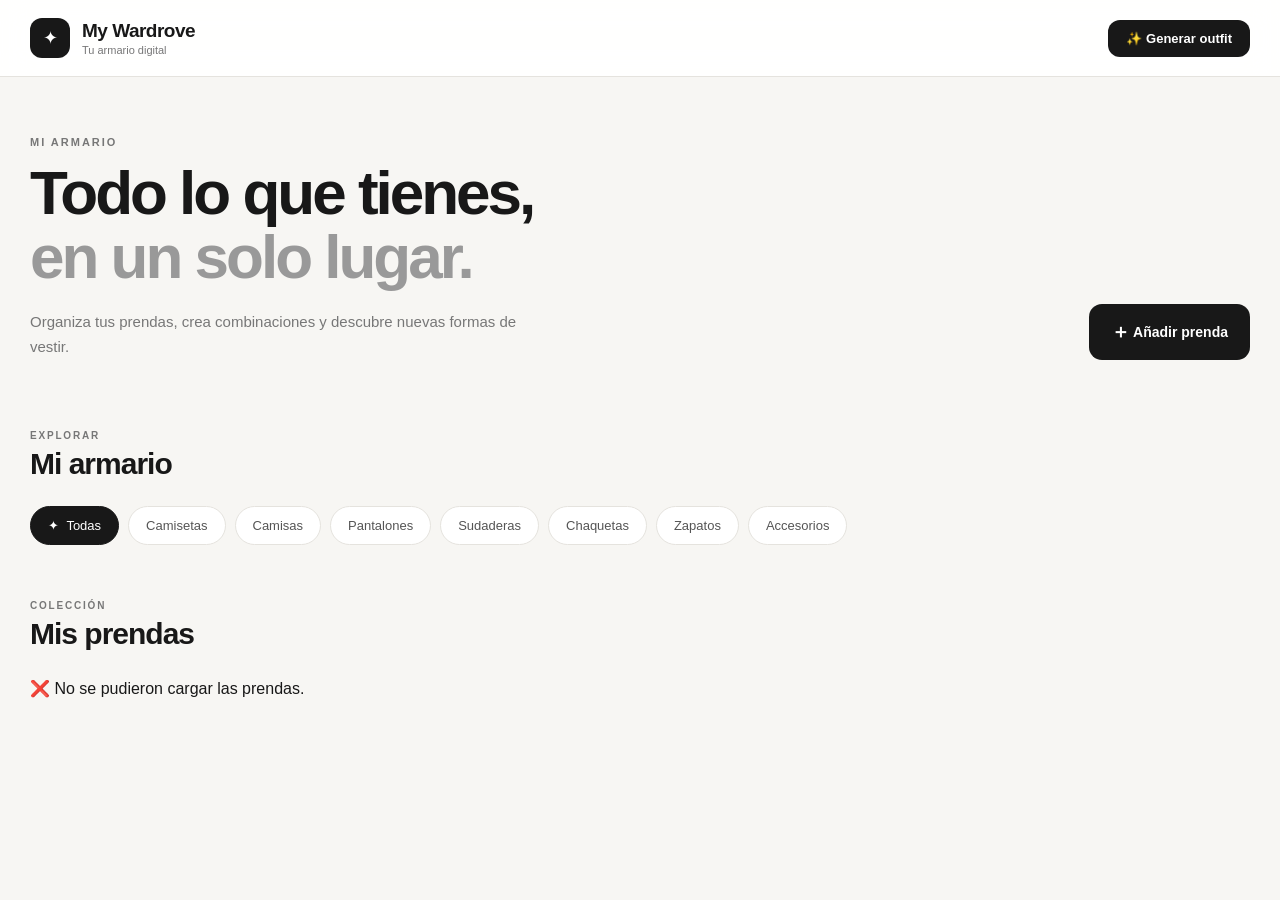
==== commit aefa25c7: "defer" ====
--- a/frontend/index.html
+++ b/frontend/index.html
@@ -10,7 +10,7 @@
         content="width=device-width, initial-scale=1.0"
     >
 
-    <title>My Wardrobe</title>
+    <title>My Wardrove</title>
 
     <link
         rel="stylesheet"
@@ -23,113 +23,199 @@
 <body>
 
 
-    <!-- ========================================= -->
-    <!-- CABECERA -->
-    <!-- ========================================= -->
-
-    <header>
-
-        <h1>My Wardrobe</h1>
-
-        <p>
-            Mi armario digital
-        </p>
+    <!-- =====================================================
+         CABECERA
+    ====================================================== -->
+
+    <header class="header">
+
+        <div class="header-inner">
+
+            <div class="logo">
+
+                <span class="logo-icon">
+                    ✦
+                </span>
+
+                <div>
+
+                    <h1>
+                        My Wardrove
+                    </h1>
+
+                    <p>
+                        Tu armario digital
+                    </p>
+
+                </div>
+
+            </div>
+
+
+            <button
+                type="button"
+                id="btn-generar-outfit"
+                class="btn-outfit-header"
+            >
+                ✨ Generar outfit
+            </button>
+
+        </div>
 
     </header>
 
 
+
+    <!-- =====================================================
+         CONTENIDO PRINCIPAL
+    ====================================================== -->
+
     <main>
 
 
-        <!-- ========================================= -->
-        <!-- CATEGORÍAS -->
-        <!-- ========================================= -->
+        <!-- =================================================
+             PRESENTACIÓN
+        ================================================== -->
+
+        <section class="hero">
+
+            <div class="hero-text">
+
+                <span class="hero-label">
+                    MI ARMARIO
+                </span>
+
+                <h2>
+                    Todo lo que tienes,<br>
+                    <span>en un solo lugar.</span>
+                </h2>
+
+                <p>
+                    Organiza tus prendas, crea combinaciones
+                    y descubre nuevas formas de vestir.
+                </p>
+
+            </div>
+
+
+            <div class="hero-actions">
+
+                <button
+                    type="button"
+                    id="btn-nueva-prenda"
+                    class="btn-nueva-prenda"
+                >
+                    <span>＋</span>
+                    Añadir prenda
+                </button>
+
+            </div>
+
+        </section>
+
+
+
+        <!-- =================================================
+             CATEGORÍAS
+        ================================================== -->
 
         <section class="categorias">
 
-            <div class="categorias-container">
-
-
-                <button
-                    type="button"
-                    class="btn-categoria activa"
-                    data-categoria="Todas"
-                >
-                    👕 Todas
-                </button>
-
-
-                <button
-                    type="button"
-                    id="btn-generar-outfit"
-                    class="btn-generar-outfit"
-                >
-                    ✨ Generar outfit
-                </button>
-
-
-                <button
-                    type="button"
-                    class="btn-categoria"
-                    data-categoria="Camisetas"
-                >
-                    Camisetas
-                </button>
-
-
-                <button
-                    type="button"
-                    class="btn-categoria"
-                    data-categoria="Camisas"
-                >
-                    Camisas
-                </button>
-
-
-                <button
-                    type="button"
-                    class="btn-categoria"
-                    data-categoria="Pantalones"
-                >
-                    Pantalones
-                </button>
-
-
-                <button
-                    type="button"
-                    class="btn-categoria"
-                    data-categoria="Sudaderas"
-                >
-                    Sudaderas
-                </button>
-
-
-                <button
-                    type="button"
-                    class="btn-categoria"
-                    data-categoria="Chaquetas"
-                >
-                    Chaquetas
-                </button>
-
-
-                <button
-                    type="button"
-                    class="btn-categoria"
-                    data-categoria="Zapatos"
-                >
-                    Zapatos
-                </button>
-
-
-                <button
-                    type="button"
-                    class="btn-categoria"
-                    data-categoria="Accesorios"
-                >
-                    Accesorios
-                </button>
-
+            <div class="seccion-header">
+
+                <div>
+
+                    <span class="seccion-label">
+                        EXPLORAR
+                    </span>
+
+                    <h2>
+                        Mi armario
+                    </h2>
+
+                </div>
+
+            </div>
+
+
+            <div class="categorias-scroll">
+
+                <div class="categorias-container">
+
+
+                    <button
+                        type="button"
+                        class="btn-categoria activa"
+                        data-categoria="Todas"
+                    >
+                        <span>✦</span>
+                        Todas
+                    </button>
+
+
+                    <button
+                        type="button"
+                        class="btn-categoria"
+                        data-categoria="Camisetas"
+                    >
+                        Camisetas
+                    </button>
+
+
+                    <button
+                        type="button"
+                        class="btn-categoria"
+                        data-categoria="Camisas"
+                    >
+                        Camisas
+                    </button>
+
+
+                    <button
+                        type="button"
+                        class="btn-categoria"
+                        data-categoria="Pantalones"
+                    >
+                        Pantalones
+                    </button>
+
+
+                    <button
+                        type="button"
+                        class="btn-categoria"
+                        data-categoria="Sudaderas"
+                    >
+                        Sudaderas
+                    </button>
+
+
+                    <button
+                        type="button"
+                        class="btn-categoria"
+                        data-categoria="Chaquetas"
+                    >
+                        Chaquetas
+                    </button>
+
+
+                    <button
+                        type="button"
+                        class="btn-categoria"
+                        data-categoria="Zapatos"
+                    >
+                        Zapatos
+                    </button>
+
+
+                    <button
+                        type="button"
+                        class="btn-categoria"
+                        data-categoria="Accesorios"
+                    >
+                        Accesorios
+                    </button>
+
+                </div>
 
             </div>
 
@@ -137,151 +223,193 @@
 
 
 
-        <!-- ========================================= -->
-        <!-- PRENDAS -->
-        <!-- ========================================= -->
+        <!-- =================================================
+             PRENDAS
+        ================================================== -->
 
         <section class="prendas">
 
-
             <div class="titulo-prendas">
 
-
-                <h2>
-                    Mis prendas
-                </h2>
-
-
-                <button
-                    type="button"
-                    id="btn-nueva-prenda"
-                >
-                    + Añadir prenda
-                </button>
-
-
-            </div>
-
-
-
-            <!-- ===================================== -->
-            <!-- FORMULARIO -->
-            <!-- ===================================== -->
+                <div>
+
+                    <span class="seccion-label">
+                        COLECCIÓN
+                    </span>
+
+                    <h2>
+                        Mis prendas
+                    </h2>
+
+                </div>
+
+            </div>
+
+
+
+            <!-- =================================================
+                 FORMULARIO
+            ================================================== -->
 
             <div
                 id="formulario-prenda"
                 class="formulario-oculto"
             >
 
-
-                <h3>
-                    Nueva prenda
-                </h3>
-
-
-
-                <input
-                    type="text"
-                    id="nombre"
-                    placeholder="Nombre de la prenda"
-                >
-
-
-
-                <select id="categoria">
-
-
-                    <option value="">
-                        Selecciona una categoría
-                    </option>
-
-
-                    <option value="Camisetas">
-                        Camisetas
-                    </option>
-
-
-                    <option value="Camisas">
-                        Camisas
-                    </option>
-
-
-                    <option value="Pantalones">
-                        Pantalones
-                    </option>
-
-
-                    <option value="Sudaderas">
-                        Sudaderas
-                    </option>
-
-
-                    <option value="Chaquetas">
-                        Chaquetas
-                    </option>
-
-
-                    <option value="Zapatos">
-                        Zapatos
-                    </option>
-
-
-                    <option value="Accesorios">
-                        Accesorios
-                    </option>
-
-
-                </select>
-
-
-
-                <input
-                    type="text"
-                    id="color"
-                    placeholder="Color"
-                >
-
-
-
-                <input
-                    type="text"
-                    id="marca"
-                    placeholder="Marca"
-                >
-
-
-
-                <input
-                    type="file"
-                    id="imagen"
-                    accept="image/*"
-                >
-
-
-
-                <button
-                    type="button"
-                    id="btn-guardar-prenda"
-                >
-                    Guardar prenda
-                </button>
-
-                <p id="estado-subida" class="estado-subida"></p>
-
-
-            </div>
-
-
-
-            <!-- ===================================== -->
-            <!-- LISTA DE PRENDAS -->
-            <!-- ===================================== -->
-
-            <div
-                id="lista-prendas"
-            >
-            </div>
-
+                <div class="formulario-header">
+
+                    <div>
+
+                        <span class="seccion-label">
+                            ARMARIO
+                        </span>
+
+                        <h3>
+                            Nueva prenda
+                        </h3>
+
+                    </div>
+
+                </div>
+
+
+                <div class="formulario-grid">
+
+
+                    <div class="campo">
+
+                        <label for="nombre">
+                            Nombre
+                        </label>
+
+                        <input
+                            type="text"
+                            id="nombre"
+                            placeholder="Ej. Camiseta blanca"
+                        >
+
+                    </div>
+
+
+                    <div class="campo">
+
+                        <label for="categoria">
+                            Categoría
+                        </label>
+
+                        <select id="categoria">
+
+                            <option value="">
+                                Selecciona una categoría
+                            </option>
+
+                            <option value="Camisetas">
+                                Camisetas
+                            </option>
+
+                            <option value="Camisas">
+                                Camisas
+                            </option>
+
+                            <option value="Pantalones">
+                                Pantalones
+                            </option>
+
+                            <option value="Sudaderas">
+                                Sudaderas
+                            </option>
+
+                            <option value="Chaquetas">
+                                Chaquetas
+                            </option>
+
+                            <option value="Zapatos">
+                                Zapatos
+                            </option>
+
+                            <option value="Accesorios">
+                                Accesorios
+                            </option>
+
+                        </select>
+
+                    </div>
+
+
+                    <div class="campo">
+
+                        <label for="color">
+                            Color
+                        </label>
+
+                        <input
+                            type="text"
+                            id="color"
+                            placeholder="Ej. Blanco"
+                        >
+
+                    </div>
+
+
+                    <div class="campo">
+
+                        <label for="marca">
+                            Marca
+                        </label>
+
+                        <input
+                            type="text"
+                            id="marca"
+                            placeholder="Ej. Zara"
+                        >
+
+                    </div>
+
+
+                    <div class="campo campo-imagen">
+
+                        <label for="imagen">
+                            Fotografía
+                        </label>
+
+                        <input
+                            type="file"
+                            id="imagen"
+                            accept="image/*"
+                        >
+
+                    </div>
+
+
+                </div>
+
+
+                <div class="formulario-footer">
+
+                    <button
+                        type="button"
+                        id="btn-guardar-prenda"
+                    >
+                        Guardar prenda
+                    </button>
+
+
+                    <p
+                        id="estado-subida"
+                        class="estado-subida"
+                    ></p>
+
+                </div>
+
+            </div>
+
+
+
+            <!-- =================================================
+                 LISTA DE PRENDAS
+            ================================================== -->
+
+            <div id="lista-prendas"></div>
 
         </section>
 
@@ -290,116 +418,143 @@
 
 
 
-    <!-- ========================================= -->
-    <!-- MODAL GENERAR OUTFIT -->
-    <!-- ========================================= -->
+    <!-- =====================================================
+         MODAL GENERAR OUTFIT
+    ====================================================== -->
 
     <div
         id="modal-outfit"
         class="modal-oculto"
     >
 
-
         <div class="modal-contenido">
-
-
-            <h2>
-                ¿Para qué ocasión quieres vestir?
-            </h2>
-
-
-
-            <div class="ocasiones-container">
-
-
-                <button
-                    type="button"
-                    class="btn-ocasion"
-                    data-ocasion="Cena con amigos"
-                >
-                    🍽️ Cena con amigos
-                </button>
-
-
-                <button
-                    type="button"
-                    class="btn-ocasion"
-                    data-ocasion="Trabajo"
-                >
-                    💼 Trabajo
-                </button>
-
-
-                <button
-                    type="button"
-                    class="btn-ocasion"
-                    data-ocasion="Cita"
-                >
-                    ❤️ Cita
-                </button>
-
-
-                <button
-                    type="button"
-                    class="btn-ocasion"
-                    data-ocasion="Fiesta"
-                >
-                    🎉 Fiesta
-                </button>
-
-
-                <button
-                    type="button"
-                    class="btn-ocasion"
-                    data-ocasion="Casual"
-                >
-                    ☀️ Casual
-                </button>
-
-
-                <button
-                    type="button"
-                    class="btn-ocasion"
-                    data-ocasion="Playa"
-                >
-                    🏖️ Playa
-                </button>
-
-
-                <button
-                    type="button"
-                    class="btn-ocasion"
-                    data-ocasion="Deporte"
-                >
-                    🏃 Deporte
-                </button>
-
-
-            </div>
-
-
 
             <button
                 type="button"
                 id="btn-cerrar-modal"
-                class="btn-cerrar-modal"
+                class="modal-cerrar"
             >
-                Cancelar
+                ×
             </button>
 
 
+            <div class="modal-icon">
+                ✨
+            </div>
+
+
+            <span class="seccion-label">
+                GENERADOR
+            </span>
+
+
+            <h2>
+                ¿Qué te vas a poner?
+            </h2>
+
+
+            <p class="modal-descripcion">
+                Elige una ocasión y crea un outfit
+                con las prendas de tu armario.
+            </p>
+
+
+            <div class="ocasiones-container">
+
+
+                <button
+                    type="button"
+                    class="btn-ocasion"
+                    data-ocasion="Cena con amigos"
+                >
+                    <span>🍽️</span>
+                    <strong>Cena</strong>
+                    <small>con amigos</small>
+                </button>
+
+
+                <button
+                    type="button"
+                    class="btn-ocasion"
+                    data-ocasion="Trabajo"
+                >
+                    <span>💼</span>
+                    <strong>Trabajo</strong>
+                    <small>profesional</small>
+                </button>
+
+
+                <button
+                    type="button"
+                    class="btn-ocasion"
+                    data-ocasion="Cita"
+                >
+                    <span>❤️</span>
+                    <strong>Cita</strong>
+                    <small>especial</small>
+                </button>
+
+
+                <button
+                    type="button"
+                    class="btn-ocasion"
+                    data-ocasion="Fiesta"
+                >
+                    <span>🎉</span>
+                    <strong>Fiesta</strong>
+                    <small>salir de noche</small>
+                </button>
+
+
+                <button
+                    type="button"
+                    class="btn-ocasion"
+                    data-ocasion="Casual"
+                >
+                    <span>☀️</span>
+                    <strong>Casual</strong>
+                    <small>día a día</small>
+                </button>
+
+
+                <button
+                    type="button"
+                    class="btn-ocasion"
+                    data-ocasion="Playa"
+                >
+                    <span>🏖️</span>
+                    <strong>Playa</strong>
+                    <small>relajado</small>
+                </button>
+
+
+                <button
+                    type="button"
+                    class="btn-ocasion"
+                    data-ocasion="Deporte"
+                >
+                    <span>🏃</span>
+                    <strong>Deporte</strong>
+                    <small>activo</small>
+                </button>
+
+
+            </div>
+
         </div>
 
-
     </div>
 
 
 
-    <!-- ========================================= -->
-    <!-- JAVASCRIPT -->
-    <!-- ========================================= -->
-
-    <script src="js/app.js"></script>
+    <!-- =====================================================
+         JAVASCRIPT
+    ====================================================== -->
+
+    <script
+        src="js/app.js"
+        defer
+    ></script>
 
 
 </body>
--- a/frontend/css/style.css
+++ b/frontend/css/style.css
@@ -1,558 +1,1449 @@
+/* =====================================================
+   RESET
+===================================================== */
+
 * {
     margin: 0;
     padding: 0;
     box-sizing: border-box;
 }
 
+
+:root {
+
+    --fondo: #f7f6f3;
+
+    --blanco: #ffffff;
+
+    --negro: #181818;
+
+    --gris-oscuro: #555555;
+
+    --gris: #777777;
+
+    --borde: #e5e3de;
+
+    --sombra:
+        0 10px 35px rgba(0, 0, 0, 0.06);
+
+    --sombra-hover:
+        0 18px 45px rgba(0, 0, 0, 0.11);
+
+}
+
+
+/* =====================================================
+   BODY
+===================================================== */
+
 body {
-    font-family: Arial, sans-serif;
-    background-color: #f4f4f4;
-    color: #222;
-}
-
-
-/* =========================
-   CABECERA
-========================= */
-
-header {
-    background-color: #111;
+
+    font-family:
+        Inter,
+        -apple-system,
+        BlinkMacSystemFont,
+        "Segoe UI",
+        Arial,
+        sans-serif;
+
+    background-color: var(--fondo);
+
+    color: var(--negro);
+
+    min-height: 100vh;
+
+}
+
+
+/* =====================================================
+   HEADER
+===================================================== */
+
+.header {
+
+    background-color:
+        rgba(255, 255, 255, 0.92);
+
+    border-bottom:
+        1px solid var(--borde);
+
+    position: sticky;
+
+    top: 0;
+
+    z-index: 500;
+
+    backdrop-filter: blur(15px);
+
+}
+
+
+.header-inner {
+
+    max-width: 1280px;
+
+    margin: auto;
+
+    padding:
+        18px 30px;
+
+    display: flex;
+
+    align-items: center;
+
+    justify-content: space-between;
+
+}
+
+
+.logo {
+
+    display: flex;
+
+    align-items: center;
+
+    gap: 12px;
+
+}
+
+
+.logo-icon {
+
+    width: 40px;
+
+    height: 40px;
+
+    background-color: var(--negro);
+
     color: white;
-    text-align: center;
-    padding: 30px 20px;
-}
-
-header h1 {
-    font-size: 32px;
-    letter-spacing: 0;
-    margin-bottom: 8px;
-}
-
-header p {
-    color: #ccc;
-    font-size: 16px;
-}
-
-
-/* =========================
-   CONTENIDO
-========================= */
-
-main {
-    max-width: 1200px;
-    margin: 45px auto;
-    padding: 0 25px;
-}
-
-h2 {
-    font-size: 26px;
-    margin-bottom: 22px;
-}
-
-
-/* =========================
-   CATEGORÍAS
-========================= */
-
-.categorias {
-    margin-bottom: 40px;
-}
-
-.categorias-container {
+
+    border-radius: 12px;
+
     display: flex;
-    flex-wrap: wrap;
-    gap: 10px;
-}
-
-.btn-categoria {
-    border: 1px solid #ddd;
-    background-color: white;
-    color: #333;
-    padding: 12px 18px;
-    border-radius: 25px;
+
+    align-items: center;
+
+    justify-content: center;
+
+    font-size: 18px;
+
+}
+
+
+.logo h1 {
+
+    font-size: 19px;
+
+    letter-spacing: -0.5px;
+
+    font-weight: 700;
+
+}
+
+
+.logo p {
+
+    color: var(--gris);
+
+    font-size: 11px;
+
+    margin-top: 2px;
+
+}
+
+
+.btn-outfit-header {
+
+    border: none;
+
+    background-color: var(--negro);
+
+    color: white;
+
+    padding:
+        11px 18px;
+
+    border-radius: 12px;
+
     cursor: pointer;
-    font-size: 14px;
-    transition: all 0.2s ease;
-}
-
-.btn-categoria:hover {
-    background-color: #eee;
-}
-
-.btn-categoria.activa {
-    background-color: #111;
-    color: white;
-    border-color: #111;
-}
-
-
-/* =========================
-   GENERAR OUTFIT
-========================= */
-
-.btn-generar-outfit {
-    border: none;
-    background: linear-gradient(
-        135deg,
-        #111,
-        #3a3a3a
-    );
-    color: white;
-    padding: 12px 20px;
-    border-radius: 25px;
-    cursor: pointer;
-    font-size: 14px;
+
+    font-size: 13px;
+
     font-weight: 600;
-    letter-spacing: 0.2px;
-    box-shadow:
-        0 4px 12px rgba(0, 0, 0, 0.15);
-    transition:
-        transform 0.2s ease,
-        box-shadow 0.2s ease,
-        background 0.2s ease;
-}
-
-.btn-generar-outfit:hover {
-    transform: translateY(-2px);
-    box-shadow:
-        0 7px 18px rgba(0, 0, 0, 0.22);
-    background: linear-gradient(
-        135deg,
-        #222,
-        #4a4a4a
-    );
-}
-
-.btn-generar-outfit:active {
-    transform: translateY(0);
-    box-shadow:
-        0 3px 8px rgba(0, 0, 0, 0.15);
-}
-
-
-/* =========================
-   TÍTULO PRENDAS
-========================= */
-
-.titulo-prendas {
-    display: flex;
-    justify-content: space-between;
-    align-items: center;
-    margin-bottom: 25px;
-}
-
-
-/* =========================
-   BOTÓN NUEVA PRENDA
-========================= */
-
-#btn-nueva-prenda {
-    border: none;
-    background-color: #111;
-    color: white;
-    padding: 13px 20px;
-    border-radius: 8px;
-    cursor: pointer;
-    font-size: 14px;
-    transition: 0.2s;
-}
-
-#btn-nueva-prenda:hover {
-    background-color: #333;
-}
-
-
-/* =========================
-   FORMULARIO
-========================= */
-
-.formulario-oculto {
-    display: none;
-}
-
-#formulario-prenda {
-    background-color: white;
-    padding: 28px;
-    border-radius: 15px;
-    margin-bottom: 35px;
-    box-shadow:
-        0 4px 15px rgba(0, 0, 0, 0.07);
-}
-
-#formulario-prenda h3 {
-    font-size: 21px;
-    margin-bottom: 22px;
-}
-
-#formulario-prenda input,
-#formulario-prenda select {
-    width: 100%;
-    padding: 13px;
-    margin-bottom: 13px;
-    border: 1px solid #ddd;
-    border-radius: 8px;
-    font-size: 15px;
-    outline: none;
-}
-
-#formulario-prenda input:focus,
-#formulario-prenda select:focus {
-    border-color: #111;
-}
-
-
-/* =========================
-   BOTÓN GUARDAR
-========================= */
-
-#btn-guardar-prenda {
-    border: none;
-    background-color: #111;
-    color: white;
-    padding: 13px 22px;
-    border-radius: 8px;
-    cursor: pointer;
-    font-size: 15px;
-    margin-top: 5px;
-    transition: 0.2s;
-}
-
-#btn-guardar-prenda:hover {
-    background-color: #333;
-}
-
-#btn-guardar-prenda:disabled {
-    opacity: 0.6;
-    cursor: not-allowed;
-}
-
-
-/* =========================
-   ESTADO DE SUBIDA
-========================= */
-
-.estado-subida {
-    margin-top: 10px;
-    font-size: 14px;
-    text-align: center;
-    min-height: 20px;
-    color: #555;
-}
-
-
-/* =========================
-   GRID DE PRENDAS
-========================= */
-
-#lista-prendas {
-    display: grid;
-    grid-template-columns:
-        repeat(
-            auto-fill,
-            minmax(230px, 1fr)
-        );
-    gap: 25px;
-}
-
-
-/* =========================
-   TARJETA
-========================= */
-
-.tarjeta-prenda {
-    background-color: white;
-    border-radius: 16px;
-    overflow: hidden;
-    box-shadow:
-        0 4px 15px rgba(0, 0, 0, 0.08);
+
     transition:
         transform 0.2s ease,
         box-shadow 0.2s ease;
-}
+
+}
+
+
+.btn-outfit-header:hover {
+
+    transform: translateY(-2px);
+
+    box-shadow:
+        0 8px 20px rgba(0, 0, 0, 0.18);
+
+}
+
+
+/* =====================================================
+   MAIN
+===================================================== */
+
+main {
+
+    max-width: 1280px;
+
+    margin: auto;
+
+    padding:
+        55px 30px 80px;
+
+}
+
+
+/* =====================================================
+   HERO
+===================================================== */
+
+.hero {
+
+    display: flex;
+
+    align-items: flex-end;
+
+    justify-content: space-between;
+
+    margin-bottom: 70px;
+
+}
+
+
+.hero-label {
+
+    display: inline-block;
+
+    font-size: 11px;
+
+    letter-spacing: 2px;
+
+    font-weight: 700;
+
+    color: var(--gris);
+
+    margin-bottom: 13px;
+
+}
+
+
+.hero h2 {
+
+    font-size:
+        clamp(38px, 5vw, 62px);
+
+    line-height: 1.03;
+
+    letter-spacing: -3px;
+
+    font-weight: 700;
+
+}
+
+
+.hero h2 span {
+
+    color: #999999;
+
+}
+
+
+.hero-text p {
+
+    max-width: 520px;
+
+    margin-top: 20px;
+
+    color: var(--gris);
+
+    font-size: 15px;
+
+    line-height: 1.7;
+
+}
+
+
+.btn-nueva-prenda {
+
+    border: none;
+
+    background-color: var(--negro);
+
+    color: white;
+
+    padding:
+        15px 22px;
+
+    border-radius: 13px;
+
+    cursor: pointer;
+
+    font-size: 14px;
+
+    font-weight: 600;
+
+    transition:
+        transform 0.2s ease,
+        box-shadow 0.2s ease;
+
+}
+
+
+.btn-nueva-prenda span {
+
+    font-size: 19px;
+
+    vertical-align: -1px;
+
+}
+
+
+.btn-nueva-prenda:hover {
+
+    transform: translateY(-3px);
+
+    box-shadow:
+        0 12px 25px rgba(0, 0, 0, 0.17);
+
+}
+
+
+/* =====================================================
+   SECCIONES
+===================================================== */
+
+.seccion-label {
+
+    display: block;
+
+    color: var(--gris);
+
+    font-size: 10px;
+
+    letter-spacing: 1.8px;
+
+    font-weight: 700;
+
+    margin-bottom: 6px;
+
+}
+
+
+.seccion-header h2,
+.titulo-prendas h2 {
+
+    font-size: 30px;
+
+    letter-spacing: -1px;
+
+}
+
+
+/* =====================================================
+   CATEGORÍAS
+===================================================== */
+
+.categorias {
+
+    margin-bottom: 55px;
+
+}
+
+
+.categorias-scroll {
+
+    margin-top: 25px;
+
+    overflow-x: auto;
+
+    scrollbar-width: none;
+
+}
+
+
+.categorias-scroll::-webkit-scrollbar {
+
+    display: none;
+
+}
+
+
+.categorias-container {
+
+    display: flex;
+
+    gap: 9px;
+
+    min-width: max-content;
+
+}
+
+
+.btn-categoria {
+
+    border:
+        1px solid var(--borde);
+
+    background-color: white;
+
+    color: #555555;
+
+    padding:
+        11px 17px;
+
+    border-radius: 50px;
+
+    cursor: pointer;
+
+    font-size: 13px;
+
+    white-space: nowrap;
+
+    transition:
+        all 0.2s ease;
+
+}
+
+
+.btn-categoria:hover {
+
+    border-color: #bbbbbb;
+
+    color: var(--negro);
+
+    transform: translateY(-1px);
+
+}
+
+
+.btn-categoria.activa {
+
+    background-color: var(--negro);
+
+    color: white;
+
+    border-color: var(--negro);
+
+}
+
+
+.btn-categoria span {
+
+    margin-right: 4px;
+
+}
+
+
+/* =====================================================
+   TÍTULO PRENDAS
+===================================================== */
+
+.titulo-prendas {
+
+    display: flex;
+
+    align-items: flex-end;
+
+    justify-content: space-between;
+
+    margin-bottom: 28px;
+
+}
+
+
+/* =====================================================
+   FORMULARIO
+===================================================== */
+
+.formulario-oculto {
+
+    display: none;
+
+}
+
+
+#formulario-prenda {
+
+    background-color: white;
+
+    border:
+        1px solid var(--borde);
+
+    border-radius: 20px;
+
+    padding: 30px;
+
+    margin-bottom: 35px;
+
+    box-shadow: var(--sombra);
+
+    animation:
+        aparecer 0.3s ease;
+
+}
+
+
+@keyframes aparecer {
+
+    from {
+
+        opacity: 0;
+
+        transform: translateY(-10px);
+
+    }
+
+    to {
+
+        opacity: 1;
+
+        transform: translateY(0);
+
+    }
+
+}
+
+
+.formulario-header {
+
+    margin-bottom: 25px;
+
+}
+
+
+.formulario-header h3 {
+
+    font-size: 22px;
+
+}
+
+
+.formulario-grid {
+
+    display: grid;
+
+    grid-template-columns:
+        repeat(2, 1fr);
+
+    gap: 17px;
+
+}
+
+
+.campo {
+
+    display: flex;
+
+    flex-direction: column;
+
+    gap: 7px;
+
+}
+
+
+.campo label {
+
+    font-size: 12px;
+
+    font-weight: 600;
+
+    color: #555555;
+
+}
+
+
+#formulario-prenda input,
+#formulario-prenda select {
+
+    width: 100%;
+
+    padding:
+        13px 14px;
+
+    border:
+        1px solid var(--borde);
+
+    border-radius: 10px;
+
+    background-color: #fafaf8;
+
+    color: var(--negro);
+
+    font-size: 14px;
+
+    outline: none;
+
+    transition:
+        border-color 0.2s ease,
+        background-color 0.2s ease;
+
+}
+
+
+#formulario-prenda input:focus,
+#formulario-prenda select:focus {
+
+    border-color: #999999;
+
+    background-color: white;
+
+}
+
+
+.campo-imagen {
+
+    grid-column: 1 / -1;
+
+}
+
+
+.formulario-footer {
+
+    margin-top: 23px;
+
+    display: flex;
+
+    align-items: center;
+
+    gap: 20px;
+
+}
+
+
+#btn-guardar-prenda {
+
+    border: none;
+
+    background-color: var(--negro);
+
+    color: white;
+
+    padding:
+        13px 22px;
+
+    border-radius: 10px;
+
+    cursor: pointer;
+
+    font-size: 13px;
+
+    font-weight: 600;
+
+    transition: 0.2s;
+
+}
+
+
+#btn-guardar-prenda:hover {
+
+    background-color: #333333;
+
+}
+
+
+#btn-guardar-prenda:disabled {
+
+    opacity: 0.55;
+
+    cursor: not-allowed;
+
+}
+
+
+.estado-subida {
+
+    color: var(--gris);
+
+    font-size: 13px;
+
+    min-height: 18px;
+
+}
+
+
+/* =====================================================
+   GRID DE PRENDAS
+===================================================== */
+
+#lista-prendas {
+
+    display: grid;
+
+    grid-template-columns:
+        repeat(4, 1fr);
+
+    gap: 20px;
+
+}
+
+
+/* =====================================================
+   TARJETA PRENDA
+===================================================== */
+
+.tarjeta-prenda {
+
+    background-color: white;
+
+    border:
+        1px solid var(--borde);
+
+    border-radius: 18px;
+
+    overflow: hidden;
+
+    position: relative;
+
+    transition:
+        transform 0.3s ease,
+        box-shadow 0.3s ease;
+
+}
+
 
 .tarjeta-prenda:hover {
-    transform: translateY(-5px);
-    box-shadow:
-        0 8px 25px rgba(0, 0, 0, 0.12);
-}
-
-
-/* =========================
+
+    transform: translateY(-7px);
+
+    box-shadow: var(--sombra-hover);
+
+}
+
+
+/* =====================================================
    IMAGEN
-========================= */
+===================================================== */
 
 .imagen-prenda {
-    height: 280px;
-    background-color: #eee;
+
+    height: 320px;
+
+    background:
+        linear-gradient(
+            145deg,
+            #eeeeeb,
+            #f8f8f6
+        );
+
     display: flex;
+
     align-items: center;
+
     justify-content: center;
+
     overflow: hidden;
-}
+
+}
+
 
 .imagen-prenda img {
+
     width: 100%;
+
     height: 100%;
+
     object-fit: cover;
+
     display: block;
-}
-
-
-/* =========================
+
+    transition:
+        transform 0.5s ease;
+
+}
+
+
+.tarjeta-prenda:hover
+.imagen-prenda img {
+
+    transform: scale(1.045);
+
+}
+
+
+/* =====================================================
    INFORMACIÓN
-========================= */
+===================================================== */
 
 .informacion-prenda {
-    padding: 20px;
-}
+
+    padding:
+        17px 18px 18px;
+
+}
+
 
 .informacion-prenda h3 {
-    font-size: 19px;
-    margin-bottom: 7px;
-}
+
+    font-size: 16px;
+
+    letter-spacing: -0.3px;
+
+    margin-bottom: 8px;
+
+}
+
+
+.categoria {
+
+    display: inline-block;
+
+    color: #777777;
+
+    font-size: 10px;
+
+    text-transform: uppercase;
+
+    letter-spacing: 1px;
+
+    font-weight: 700;
+
+    margin-bottom: 12px;
+
+}
+
 
 .informacion-prenda p {
-    color: #666;
-    margin-bottom: 9px;
-    font-size: 14px;
-}
-
-
-/* =========================
-   CATEGORÍA
-========================= */
-
-.categoria {
-    display: inline-block;
-    background-color: #111;
-    color: white;
-    padding: 5px 10px;
-    border-radius: 20px;
-    font-size: 11px;
+
+    color: #777777;
+
+    font-size: 12px;
+
+    margin-bottom: 5px;
+
+}
+
+
+.color {
+
     margin-top: 3px;
-}
-
-
-/* =========================
-   COLOR
-========================= */
-
-.color {
-    margin-top: 12px;
-}
-
-
-/* =========================
-   BOTONES
-========================= */
+
+}
+
+
+/* =====================================================
+   BOTONES PRENDA
+===================================================== */
 
 .botones-prenda {
+
     display: flex;
-    gap: 8px;
-    margin-top: 16px;
-}
+
+    gap: 7px;
+
+    margin-top: 15px;
+
+    opacity: 0;
+
+    transform: translateY(5px);
+
+    transition:
+        opacity 0.2s ease,
+        transform 0.2s ease;
+
+}
+
+
+.tarjeta-prenda:hover
+.botones-prenda {
+
+    opacity: 1;
+
+    transform: translateY(0);
+
+}
+
 
 .btn-editar,
 .btn-eliminar {
+
     flex: 1;
-    padding: 10px;
+
+    padding: 8px;
+
+    border:
+        1px solid var(--borde);
+
+    background-color: #fafaf8;
+
+    color: #555555;
+
+    border-radius: 8px;
+
+    cursor: pointer;
+
+    font-size: 11px;
+
+    transition: 0.2s;
+
+}
+
+
+.btn-editar:hover {
+
+    background-color: var(--negro);
+
+    border-color: var(--negro);
+
+    color: white;
+
+}
+
+
+.btn-eliminar:hover {
+
+    background-color: #f8eeee;
+
+    border-color: #e3baba;
+
+    color: #a33333;
+
+}
+
+
+/* =====================================================
+   SIN IMAGEN
+===================================================== */
+
+.sin-imagen {
+
+    color: #aaaaaa;
+
+    font-size: 13px;
+
+}
+
+
+/* =====================================================
+   MODAL
+===================================================== */
+
+.modal-oculto {
+
+    display: none;
+
+}
+
+
+#modal-outfit {
+
+    position: fixed;
+
+    inset: 0;
+
+    background-color:
+        rgba(20, 20, 20, 0.55);
+
+    backdrop-filter: blur(7px);
+
+    align-items: center;
+
+    justify-content: center;
+
+    z-index: 1000;
+
+    padding: 20px;
+
+}
+
+
+#modal-outfit:not(.modal-oculto) {
+
+    display: flex;
+
+}
+
+
+.modal-contenido {
+
+    background-color: white;
+
+    width: 100%;
+
+    max-width: 620px;
+
+    padding: 42px;
+
+    border-radius: 25px;
+
+    box-shadow:
+        0 25px 70px rgba(0, 0, 0, 0.25);
+
+    position: relative;
+
+    text-align: center;
+
+    animation:
+        modalEntrada 0.25s ease;
+
+}
+
+
+@keyframes modalEntrada {
+
+    from {
+
+        opacity: 0;
+
+        transform:
+            scale(0.95)
+            translateY(15px);
+
+    }
+
+    to {
+
+        opacity: 1;
+
+        transform:
+            scale(1)
+            translateY(0);
+
+    }
+
+}
+
+
+.modal-cerrar {
+
+    position: absolute;
+
+    right: 20px;
+
+    top: 17px;
+
+    width: 35px;
+
+    height: 35px;
+
     border: none;
-    border-radius: 8px;
+
+    background-color: #f3f2ef;
+
+    border-radius: 50%;
+
+    font-size: 23px;
+
+    line-height: 30px;
+
+    color: #555555;
+
+    cursor: pointer;
+
+    transition: 0.2s;
+
+}
+
+
+.modal-cerrar:hover {
+
+    background-color: #e5e4e0;
+
+}
+
+
+.modal-icon {
+
+    width: 55px;
+
+    height: 55px;
+
+    margin:
+        0 auto 18px;
+
+    border-radius: 17px;
+
+    background-color: var(--negro);
+
     color: white;
+
+    display: flex;
+
+    align-items: center;
+
+    justify-content: center;
+
+    font-size: 23px;
+
+}
+
+
+.modal-contenido h2 {
+
+    font-size: 30px;
+
+    letter-spacing: -1px;
+
+    margin-bottom: 10px;
+
+}
+
+
+.modal-descripcion {
+
+    color: var(--gris);
+
+    font-size: 14px;
+
+    line-height: 1.6;
+
+    max-width: 420px;
+
+    margin:
+        0 auto 28px;
+
+}
+
+
+/* =====================================================
+   OCASIONES
+===================================================== */
+
+.ocasiones-container {
+
+    display: grid;
+
+    grid-template-columns:
+        repeat(3, 1fr);
+
+    gap: 10px;
+
+}
+
+
+.btn-ocasion {
+
+    border:
+        1px solid var(--borde);
+
+    background-color: #fafaf8;
+
+    color: var(--negro);
+
+    padding:
+        17px 10px;
+
+    border-radius: 14px;
+
     cursor: pointer;
-    font-size: 13px;
-    transition: 0.2s;
-}
-
-.btn-editar {
-    background-color: #3498db;
-}
-
-.btn-editar:hover {
-    background-color: #2980b9;
-}
-
-.btn-eliminar {
-    background-color: #e74c3c;
-}
-
-.btn-eliminar:hover {
-    background-color: #c0392b;
-}
-
-
-/* =========================
-   SIN IMAGEN
-========================= */
-
-.sin-imagen {
-    color: #777;
-    font-size: 14px;
-}
-
-
-/* =========================
-   MODAL
-========================= */
-
-.modal-oculto {
-    display: none;
-}
-
-#modal-outfit {
-    position: fixed;
-    top: 0;
-    left: 0;
-    width: 100%;
-    height: 100%;
-    background-color: rgba(0, 0, 0, 0.55);
+
+    display: flex;
+
+    flex-direction: column;
+
     align-items: center;
-    justify-content: center;
-    z-index: 1000;
-    padding: 20px;
-}
-
-
-/* Modal oculto */
-
-#modal-outfit.modal-oculto {
-    display: none;
-}
-
-
-/* Modal visible */
-
-#modal-outfit:not(.modal-oculto) {
-    display: flex;
-}
-
-
-.modal-contenido {
-    background-color: white;
-    width: 100%;
-    max-width: 500px;
-    padding: 35px;
-    border-radius: 20px;
-    box-shadow:
-        0 15px 40px rgba(0, 0, 0, 0.25);
-    text-align: center;
-}
-
-.modal-contenido h2 {
-    font-size: 23px;
-    margin-bottom: 25px;
-}
-
-
-/* =========================
-   OCASIONES
-========================= */
-
-.ocasiones-container {
-    display: grid;
-    grid-template-columns:
-        repeat(2, 1fr);
-    gap: 12px;
-}
-
-.btn-ocasion {
-    border: 1px solid #ddd;
-    background-color: #f8f8f8;
-    color: #333;
-    padding: 15px 10px;
-    border-radius: 12px;
-    cursor: pointer;
-    font-size: 14px;
+
+    gap: 4px;
+
     transition:
         all 0.2s ease;
-}
+
+}
+
+
+.btn-ocasion span {
+
+    font-size: 23px;
+
+    margin-bottom: 3px;
+
+}
+
+
+.btn-ocasion strong {
+
+    font-size: 13px;
+
+}
+
+
+.btn-ocasion small {
+
+    color: var(--gris);
+
+    font-size: 10px;
+
+}
+
 
 .btn-ocasion:hover {
-    background-color: #111;
+
+    background-color: var(--negro);
+
+    border-color: var(--negro);
+
     color: white;
-    border-color: #111;
-    transform: translateY(-2px);
-}
-
-
-/* =========================
-   CANCELAR
-========================= */
-
-.btn-cerrar-modal {
-    margin-top: 25px;
-    border: none;
-    background: none;
-    color: #666;
-    cursor: pointer;
-    font-size: 14px;
-    padding: 8px 15px;
-}
-
-.btn-cerrar-modal:hover {
-    color: #111;
-}
-
-
-/* =========================
-   MÓVIL
-========================= */
-
-@media (max-width: 700px) {
-
-    header {
-        padding: 35px 15px;
-    }
-
-    header h1 {
-        font-size: 30px;
-    }
+
+    transform: translateY(-3px);
+
+    box-shadow:
+        0 10px 20px rgba(0, 0, 0, 0.12);
+
+}
+
+
+.btn-ocasion:hover small {
+
+    color: #cccccc;
+
+}
+
+
+/* =====================================================
+   TABLET
+===================================================== */
+
+@media (max-width: 1050px) {
+
+    #lista-prendas {
+
+        grid-template-columns:
+            repeat(3, 1fr);
+
+    }
+
+}
+
+
+/* =====================================================
+   TABLET PEQUEÑA
+===================================================== */
+
+@media (max-width: 800px) {
 
     main {
-        margin: 30px auto;
-        padding: 0 15px;
-    }
-
-    .titulo-prendas {
+
+        padding:
+            40px 20px 60px;
+
+    }
+
+
+    .hero {
+
         align-items: flex-start;
-        gap: 15px;
-    }
+
+        flex-direction: column;
+
+        gap: 25px;
+
+    }
+
+
+    .hero h2 {
+
+        font-size: 44px;
+
+    }
+
 
     #lista-prendas {
+
         grid-template-columns:
             repeat(2, 1fr);
+
+    }
+
+
+    .imagen-prenda {
+
+        height: 280px;
+
+    }
+
+
+    .botones-prenda {
+
+        opacity: 1;
+
+        transform: none;
+
+    }
+
+}
+
+
+/* =====================================================
+   MÓVIL
+===================================================== */
+
+@media (max-width: 600px) {
+
+    .header-inner {
+
+        padding:
+            15px 18px;
+
+    }
+
+
+    .btn-outfit-header {
+
+        padding:
+            10px 12px;
+
+        font-size: 11px;
+
+    }
+
+
+    .logo-icon {
+
+        width: 35px;
+
+        height: 35px;
+
+    }
+
+
+    .logo h1 {
+
+        font-size: 17px;
+
+    }
+
+
+    main {
+
+        padding:
+            35px 15px 50px;
+
+    }
+
+
+    .hero h2 {
+
+        font-size: 38px;
+
+        letter-spacing: -2px;
+
+    }
+
+
+    .hero-text p {
+
+        font-size: 14px;
+
+    }
+
+
+    .titulo-prendas {
+
+        align-items: flex-start;
+
+        gap: 10px;
+
+        flex-direction: column;
+
+    }
+
+
+    #lista-prendas {
+
+        grid-template-columns:
+            repeat(2, 1fr);
+
         gap: 12px;
-    }
+
+    }
+
 
     .imagen-prenda {
-        height: 190px;
-    }
+
+        height: 210px;
+
+    }
+
 
     .informacion-prenda {
-        padding: 14px;
-    }
+
+        padding: 13px;
+
+    }
+
 
     .informacion-prenda h3 {
-        font-size: 16px;
-    }
-
-    .botones-prenda {
+
+        font-size: 14px;
+
+    }
+
+
+    .formulario-grid {
+
+        grid-template-columns: 1fr;
+
+    }
+
+
+    .campo-imagen {
+
+        grid-column: auto;
+
+    }
+
+
+    .formulario-footer {
+
         flex-direction: column;
-    }
-}
-
-
-/* =========================
-   MÓVIL - MODAL
-========================= */
-
-@media (max-width: 500px) {
+
+        align-items: stretch;
+
+    }
+
 
     .modal-contenido {
-        padding: 25px 20px;
-    }
+
+        padding:
+            35px 20px 25px;
+
+    }
+
+
+    .modal-contenido h2 {
+
+        font-size: 25px;
+
+    }
+
 
     .ocasiones-container {
+
+        grid-template-columns:
+            repeat(2, 1fr);
+
+    }
+
+}
+
+
+/* =====================================================
+   MÓVIL PEQUEÑO
+===================================================== */
+
+@media (max-width: 400px) {
+
+    #lista-prendas {
+
         grid-template-columns: 1fr;
-    }
+
+    }
+
+
+    .imagen-prenda {
+
+        height: 300px;
+
+    }
+
 }
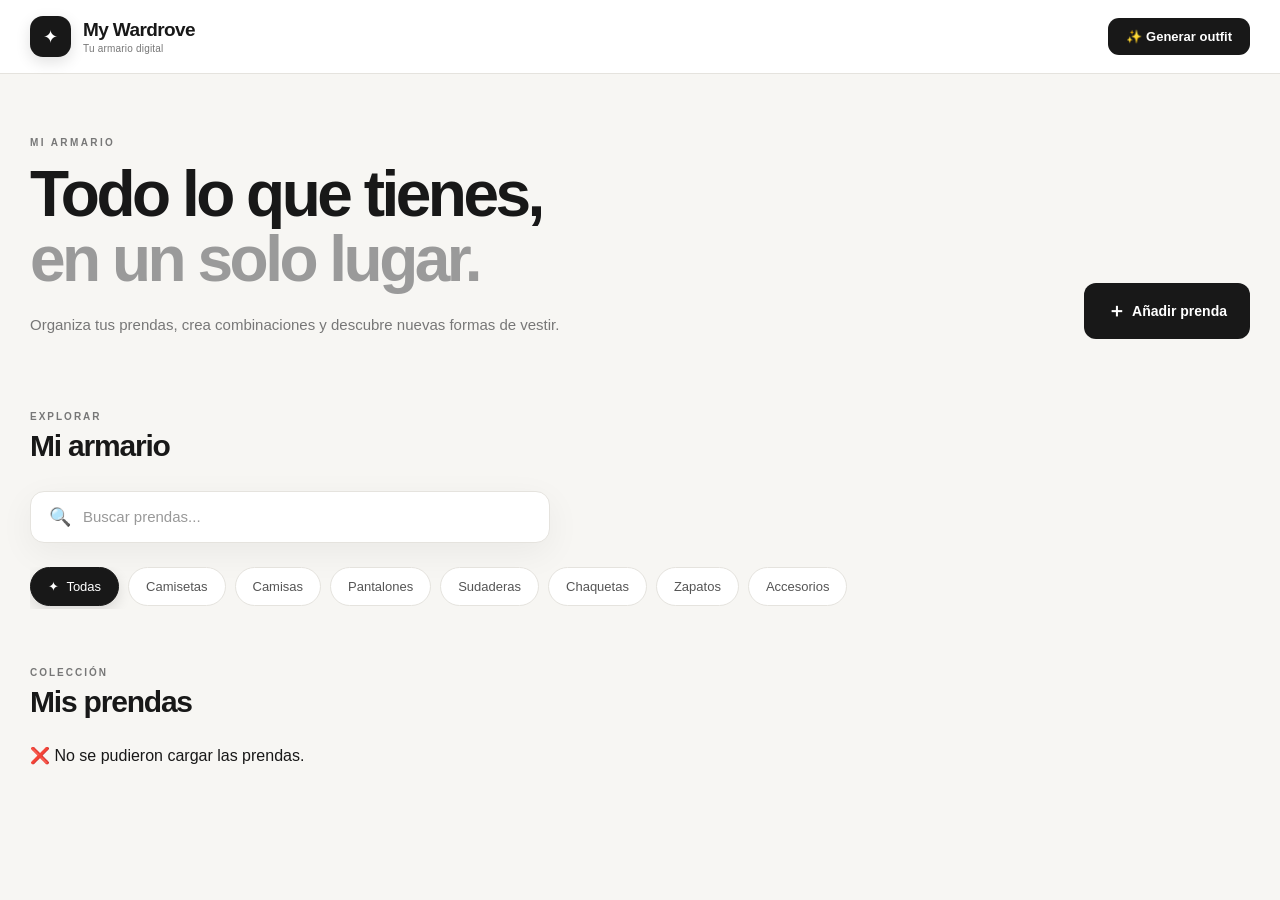
==== commit 7297442e: "buscar" ====
--- a/frontend/index.html
+++ b/frontend/index.html
@@ -138,6 +138,30 @@
             </div>
 
 
+            <!-- =================================================
+                 BUSCADOR
+            ================================================== -->
+
+            <div class="buscador">
+
+                <span class="buscador-icono">
+                    🔍
+                </span>
+
+                <input
+                    type="text"
+                    id="buscador-prendas"
+                    placeholder="Buscar prendas..."
+                    autocomplete="off"
+                >
+
+            </div>
+
+
+            <!-- =================================================
+                 CATEGORÍAS
+            ================================================== -->
+
             <div class="categorias-scroll">
 
                 <div class="categorias-container">
--- a/frontend/css/style.css
+++ b/frontend/css/style.css
@@ -8,27 +8,24 @@
     box-sizing: border-box;
 }
 
-
 :root {
-
     --fondo: #f7f6f3;
-
     --blanco: #ffffff;
-
     --negro: #181818;
-
+    --negro-suave: #242424;
     --gris-oscuro: #555555;
-
     --gris: #777777;
-
+    --gris-claro: #999999;
     --borde: #e5e3de;
+    --borde-hover: #d3d0ca;
 
     --sombra:
-        0 10px 35px rgba(0, 0, 0, 0.06);
+        0 10px 35px rgba(0, 0, 0, 0.055);
 
     --sombra-hover:
-        0 18px 45px rgba(0, 0, 0, 0.11);
-
+        0 20px 45px rgba(0, 0, 0, 0.11);
+
+    --radio: 18px;
 }
 
 
@@ -37,7 +34,6 @@
 ===================================================== */
 
 body {
-
     font-family:
         Inter,
         -apple-system,
@@ -47,11 +43,12 @@
         sans-serif;
 
     background-color: var(--fondo);
-
     color: var(--negro);
 
     min-height: 100vh;
 
+    -webkit-font-smoothing: antialiased;
+    text-rendering: optimizeLegibility;
 }
 
 
@@ -60,131 +57,97 @@
 ===================================================== */
 
 .header {
-
-    background-color:
-        rgba(255, 255, 255, 0.92);
-
-    border-bottom:
-        1px solid var(--borde);
+    background-color: rgba(255, 255, 255, 0.94);
+
+    border-bottom: 1px solid var(--borde);
 
     position: sticky;
-
     top: 0;
 
     z-index: 500;
 
-    backdrop-filter: blur(15px);
-
-}
-
+    backdrop-filter: blur(18px);
+    -webkit-backdrop-filter: blur(18px);
+}
 
 .header-inner {
-
     max-width: 1280px;
 
     margin: auto;
 
-    padding:
-        18px 30px;
-
-    display: flex;
-
+    padding: 16px 30px;
+
+    display: flex;
     align-items: center;
-
     justify-content: space-between;
-
-}
-
+}
 
 .logo {
-
-    display: flex;
-
+    display: flex;
     align-items: center;
-
     gap: 12px;
-
-}
-
+}
 
 .logo-icon {
-
-    width: 40px;
-
-    height: 40px;
+    width: 41px;
+    height: 41px;
 
     background-color: var(--negro);
-
     color: white;
 
-    border-radius: 12px;
-
-    display: flex;
-
+    border-radius: 13px;
+
+    display: flex;
     align-items: center;
-
     justify-content: center;
 
     font-size: 18px;
 
-}
-
+    box-shadow:
+        0 5px 15px rgba(0, 0, 0, 0.12);
+}
 
 .logo h1 {
-
     font-size: 19px;
-
-    letter-spacing: -0.5px;
-
-    font-weight: 700;
-
-}
-
+    letter-spacing: -0.6px;
+    font-weight: 750;
+}
 
 .logo p {
-
     color: var(--gris);
-
-    font-size: 11px;
-
+    font-size: 10px;
+    letter-spacing: 0.2px;
     margin-top: 2px;
-
-}
-
+}
 
 .btn-outfit-header {
-
     border: none;
 
     background-color: var(--negro);
-
     color: white;
 
-    padding:
-        11px 18px;
-
-    border-radius: 12px;
+    padding: 11px 18px;
+
+    border-radius: 11px;
 
     cursor: pointer;
 
     font-size: 13px;
-
     font-weight: 600;
 
     transition:
         transform 0.2s ease,
-        box-shadow 0.2s ease;
-
-}
-
+        box-shadow 0.2s ease,
+        background-color 0.2s ease;
+}
 
 .btn-outfit-header:hover {
-
     transform: translateY(-2px);
 
+    background-color: var(--negro-suave);
+
     box-shadow:
-        0 8px 20px rgba(0, 0, 0, 0.18);
-
+        0 8px 22px rgba(0, 0, 0, 0.17);
 }
 
 
@@ -193,14 +156,11 @@
 ===================================================== */
 
 main {
-
     max-width: 1280px;
 
     margin: auto;
 
-    padding:
-        55px 30px 80px;
-
+    padding: 58px 30px 90px;
 }
 
 
@@ -209,113 +169,91 @@
 ===================================================== */
 
 .hero {
-
     display: flex;
 
     align-items: flex-end;
-
     justify-content: space-between;
 
-    margin-bottom: 70px;
-
-}
-
+    gap: 40px;
+
+    margin-bottom: 72px;
+}
 
 .hero-label {
-
     display: inline-block;
 
-    font-size: 11px;
-
-    letter-spacing: 2px;
+    font-size: 10px;
+    letter-spacing: 2.4px;
 
     font-weight: 700;
 
     color: var(--gris);
 
-    margin-bottom: 13px;
-
-}
-
+    margin-bottom: 14px;
+}
 
 .hero h2 {
-
-    font-size:
-        clamp(38px, 5vw, 62px);
-
-    line-height: 1.03;
-
-    letter-spacing: -3px;
-
-    font-weight: 700;
-
-}
-
+    font-size: clamp(42px, 5vw, 64px);
+
+    line-height: 1.01;
+
+    letter-spacing: -3.5px;
+
+    font-weight: 750;
+}
 
 .hero h2 span {
-
-    color: #999999;
-
-}
-
+    color: #9a9a9a;
+}
 
 .hero-text p {
-
-    max-width: 520px;
-
-    margin-top: 20px;
+    max-width: 540px;
+
+    margin-top: 21px;
 
     color: var(--gris);
 
     font-size: 15px;
 
-    line-height: 1.7;
-
-}
-
+    line-height: 1.75;
+}
 
 .btn-nueva-prenda {
-
     border: none;
 
     background-color: var(--negro);
-
     color: white;
 
-    padding:
-        15px 22px;
-
-    border-radius: 13px;
+    padding: 15px 23px;
+
+    border-radius: 12px;
 
     cursor: pointer;
 
     font-size: 14px;
-
     font-weight: 600;
+
+    white-space: nowrap;
 
     transition:
         transform 0.2s ease,
-        box-shadow 0.2s ease;
-
-}
-
+        box-shadow 0.2s ease,
+        background-color 0.2s ease;
+}
 
 .btn-nueva-prenda span {
-
     font-size: 19px;
-
     vertical-align: -1px;
-
-}
-
+    margin-right: 3px;
+}
 
 .btn-nueva-prenda:hover {
-
     transform: translateY(-3px);
 
+    background-color: var(--negro-suave);
+
     box-shadow:
-        0 12px 25px rgba(0, 0, 0, 0.17);
-
+        0 13px 28px rgba(0, 0, 0, 0.17);
 }
 
 
@@ -324,29 +262,26 @@
 ===================================================== */
 
 .seccion-label {
-
     display: block;
 
     color: var(--gris);
 
     font-size: 10px;
 
-    letter-spacing: 1.8px;
+    letter-spacing: 2px;
 
     font-weight: 700;
 
-    margin-bottom: 6px;
-
-}
-
+    margin-bottom: 7px;
+}
 
 .seccion-header h2,
 .titulo-prendas h2 {
-
     font-size: 30px;
 
-    letter-spacing: -1px;
-
+    letter-spacing: -1.2px;
+
+    font-weight: 700;
 }
 
 
@@ -355,52 +290,39 @@
 ===================================================== */
 
 .categorias {
-
-    margin-bottom: 55px;
-
-}
-
+    margin-bottom: 58px;
+}
 
 .categorias-scroll {
-
-    margin-top: 25px;
+    margin-top: 24px;
 
     overflow-x: auto;
 
     scrollbar-width: none;
 
-}
-
+    padding-bottom: 3px;
+}
 
 .categorias-scroll::-webkit-scrollbar {
-
     display: none;
-
-}
-
+}
 
 .categorias-container {
-
     display: flex;
 
     gap: 9px;
 
     min-width: max-content;
-
-}
-
+}
 
 .btn-categoria {
-
-    border:
-        1px solid var(--borde);
-
-    background-color: white;
-
-    color: #555555;
-
-    padding:
-        11px 17px;
+    border: 1px solid var(--borde);
+
+    background-color: var(--blanco);
+
+    color: var(--gris-oscuro);
+
+    padding: 11px 17px;
 
     border-radius: 50px;
 
@@ -412,36 +334,32 @@
 
     transition:
         all 0.2s ease;
-
-}
-
+}
 
 .btn-categoria:hover {
-
-    border-color: #bbbbbb;
+    border-color: var(--borde-hover);
 
     color: var(--negro);
 
     transform: translateY(-1px);
 
-}
-
+    box-shadow:
+        0 4px 12px rgba(0, 0, 0, 0.04);
+}
 
 .btn-categoria.activa {
-
     background-color: var(--negro);
 
     color: white;
 
     border-color: var(--negro);
 
-}
-
+    box-shadow:
+        0 5px 14px rgba(0, 0, 0, 0.12);
+}
 
 .btn-categoria span {
-
     margin-right: 4px;
-
 }
 
 
@@ -450,15 +368,15 @@
 ===================================================== */
 
 .titulo-prendas {
-
     display: flex;
 
     align-items: flex-end;
 
     justify-content: space-between;
 
-    margin-bottom: 28px;
-
+    gap: 20px;
+
+    margin-bottom: 27px;
 }
 
 
@@ -467,112 +385,79 @@
 ===================================================== */
 
 .formulario-oculto {
-
     display: none;
-
-}
-
+}
 
 #formulario-prenda {
-
-    background-color: white;
-
-    border:
-        1px solid var(--borde);
+    background-color: var(--blanco);
+
+    border: 1px solid var(--borde);
 
     border-radius: 20px;
 
-    padding: 30px;
-
-    margin-bottom: 35px;
+    padding: 31px;
+
+    margin-bottom: 38px;
 
     box-shadow: var(--sombra);
 
     animation:
         aparecer 0.3s ease;
-
-}
-
+}
 
 @keyframes aparecer {
-
     from {
-
         opacity: 0;
-
         transform: translateY(-10px);
-
     }
 
     to {
-
         opacity: 1;
-
         transform: translateY(0);
-
-    }
-
-}
-
+    }
+}
 
 .formulario-header {
-
     margin-bottom: 25px;
-
-}
-
+}
 
 .formulario-header h3 {
-
     font-size: 22px;
 
-}
-
+    letter-spacing: -0.5px;
+}
 
 .formulario-grid {
-
     display: grid;
 
-    grid-template-columns:
-        repeat(2, 1fr);
-
-    gap: 17px;
-
-}
-
+    grid-template-columns: repeat(2, 1fr);
+
+    gap: 18px;
+}
 
 .campo {
-
     display: flex;
 
     flex-direction: column;
 
     gap: 7px;
-
-}
-
+}
 
 .campo label {
-
     font-size: 12px;
 
     font-weight: 600;
 
-    color: #555555;
-
-}
-
+    color: var(--gris-oscuro);
+}
 
 #formulario-prenda input,
 #formulario-prenda select {
-
     width: 100%;
 
-    padding:
-        13px 14px;
-
-    border:
-        1px solid var(--borde);
+    padding: 13px 14px;
+
+    border: 1px solid var(--borde);
 
     border-radius: 10px;
 
@@ -586,30 +471,30 @@
 
     transition:
         border-color 0.2s ease,
-        background-color 0.2s ease;
-
-}
-
+        background-color 0.2s ease,
+        box-shadow 0.2s ease;
+}
+
+#formulario-prenda input:hover,
+#formulario-prenda select:hover {
+    border-color: var(--borde-hover);
+}
 
 #formulario-prenda input:focus,
 #formulario-prenda select:focus {
-
     border-color: #999999;
 
     background-color: white;
 
-}
-
+    box-shadow:
+        0 0 0 3px rgba(0, 0, 0, 0.035);
+}
 
 .campo-imagen {
-
     grid-column: 1 / -1;
-
-}
-
+}
 
 .formulario-footer {
-
     margin-top: 23px;
 
     display: flex;
@@ -617,20 +502,16 @@
     align-items: center;
 
     gap: 20px;
-
-}
-
+}
 
 #btn-guardar-prenda {
-
     border: none;
 
     background-color: var(--negro);
 
     color: white;
 
-    padding:
-        13px 22px;
+    padding: 13px 22px;
 
     border-radius: 10px;
 
@@ -640,35 +521,37 @@
 
     font-weight: 600;
 
-    transition: 0.2s;
-
-}
-
+    transition:
+        background-color 0.2s ease,
+        transform 0.2s ease,
+        box-shadow 0.2s ease;
+}
 
 #btn-guardar-prenda:hover {
-
     background-color: #333333;
 
-}
-
+    transform: translateY(-1px);
+
+    box-shadow:
+        0 7px 16px rgba(0, 0, 0, 0.12);
+}
 
 #btn-guardar-prenda:disabled {
-
     opacity: 0.55;
 
     cursor: not-allowed;
 
-}
-
+    transform: none;
+
+    box-shadow: none;
+}
 
 .estado-subida {
-
     color: var(--gris);
 
     font-size: 13px;
 
     min-height: 18px;
-
 }
 
 
@@ -677,14 +560,11 @@
 ===================================================== */
 
 #lista-prendas {
-
     display: grid;
 
-    grid-template-columns:
-        repeat(4, 1fr);
-
-    gap: 20px;
-
+    grid-template-columns: repeat(4, 1fr);
+
+    gap: 22px;
 }
 
 
@@ -693,13 +573,11 @@
 ===================================================== */
 
 .tarjeta-prenda {
-
-    background-color: white;
-
-    border:
-        1px solid var(--borde);
-
-    border-radius: 18px;
+    background-color: var(--blanco);
+
+    border: 1px solid var(--borde);
+
+    border-radius: var(--radio);
 
     overflow: hidden;
 
@@ -707,17 +585,16 @@
 
     transition:
         transform 0.3s ease,
-        box-shadow 0.3s ease;
-
-}
-
+        box-shadow 0.3s ease,
+        border-color 0.3s ease;
+}
 
 .tarjeta-prenda:hover {
-
     transform: translateY(-7px);
 
+    border-color: #dedbd5;
+
     box-shadow: var(--sombra-hover);
-
 }
 
 
@@ -726,7 +603,6 @@
 ===================================================== */
 
 .imagen-prenda {
-
     height: 320px;
 
     background:
@@ -739,18 +615,15 @@
     display: flex;
 
     align-items: center;
-
     justify-content: center;
 
     overflow: hidden;
 
-}
-
+    position: relative;
+}
 
 .imagen-prenda img {
-
     width: 100%;
-
     height: 100%;
 
     object-fit: cover;
@@ -758,16 +631,12 @@
     display: block;
 
     transition:
-        transform 0.5s ease;
-
-}
-
+        transform 0.55s ease;
+}
 
 .tarjeta-prenda:hover
 .imagen-prenda img {
-
     transform: scale(1.045);
-
 }
 
 
@@ -776,29 +645,23 @@
 ===================================================== */
 
 .informacion-prenda {
-
-    padding:
-        17px 18px 18px;
-
-}
-
+    padding: 18px 18px 19px;
+}
 
 .informacion-prenda h3 {
-
     font-size: 16px;
 
-    letter-spacing: -0.3px;
+    letter-spacing: -0.35px;
 
     margin-bottom: 8px;
 
-}
-
+    font-weight: 650;
+}
 
 .categoria {
-
     display: inline-block;
 
-    color: #777777;
+    color: var(--gris);
 
     font-size: 10px;
 
@@ -809,25 +672,18 @@
     font-weight: 700;
 
     margin-bottom: 12px;
-
-}
-
+}
 
 .informacion-prenda p {
-
-    color: #777777;
+    color: var(--gris);
 
     font-size: 12px;
 
     margin-bottom: 5px;
-
-}
-
+}
 
 .color {
-
     margin-top: 3px;
-
 }
 
 
@@ -836,7 +692,6 @@
 ===================================================== */
 
 .botones-prenda {
-
     display: flex;
 
     gap: 7px;
@@ -850,33 +705,26 @@
     transition:
         opacity 0.2s ease,
         transform 0.2s ease;
-
-}
-
+}
 
 .tarjeta-prenda:hover
 .botones-prenda {
-
     opacity: 1;
 
     transform: translateY(0);
-
-}
-
+}
 
 .btn-editar,
 .btn-eliminar {
-
     flex: 1;
 
     padding: 8px;
 
-    border:
-        1px solid var(--borde);
+    border: 1px solid var(--borde);
 
     background-color: #fafaf8;
 
-    color: #555555;
+    color: var(--gris-oscuro);
 
     border-radius: 8px;
 
@@ -884,30 +732,26 @@
 
     font-size: 11px;
 
-    transition: 0.2s;
-
-}
-
+    transition:
+        background-color 0.2s ease,
+        border-color 0.2s ease,
+        color 0.2s ease;
+}
 
 .btn-editar:hover {
-
     background-color: var(--negro);
 
     border-color: var(--negro);
 
     color: white;
-
-}
-
+}
 
 .btn-eliminar:hover {
-
     background-color: #f8eeee;
 
     border-color: #e3baba;
 
     color: #a33333;
-
 }
 
 
@@ -916,11 +760,9 @@
 ===================================================== */
 
 .sin-imagen {
-
     color: #aaaaaa;
 
     font-size: 13px;
-
 }
 
 
@@ -929,14 +771,10 @@
 ===================================================== */
 
 .modal-oculto {
-
     display: none;
-
-}
-
+}
 
 #modal-outfit {
-
     position: fixed;
 
     inset: 0;
@@ -945,6 +783,7 @@
         rgba(20, 20, 20, 0.55);
 
     backdrop-filter: blur(7px);
+    -webkit-backdrop-filter: blur(7px);
 
     align-items: center;
 
@@ -953,19 +792,13 @@
     z-index: 1000;
 
     padding: 20px;
-
-}
-
+}
 
 #modal-outfit:not(.modal-oculto) {
-
-    display: flex;
-
-}
-
+    display: flex;
+}
 
 .modal-contenido {
-
     background-color: white;
 
     width: 100%;
@@ -985,45 +818,33 @@
 
     animation:
         modalEntrada 0.25s ease;
-
-}
-
+}
 
 @keyframes modalEntrada {
-
     from {
-
         opacity: 0;
 
         transform:
             scale(0.95)
             translateY(15px);
-
     }
 
     to {
-
         opacity: 1;
 
         transform:
             scale(1)
             translateY(0);
-
-    }
-
-}
-
+    }
+}
 
 .modal-cerrar {
-
     position: absolute;
 
     right: 20px;
-
     top: 17px;
 
     width: 35px;
-
     height: 35px;
 
     border: none;
@@ -1036,30 +857,26 @@
 
     line-height: 30px;
 
-    color: #555555;
+    color: var(--gris-oscuro);
 
     cursor: pointer;
 
-    transition: 0.2s;
-
-}
-
+    transition:
+        background-color 0.2s ease,
+        transform 0.2s ease;
+}
 
 .modal-cerrar:hover {
-
     background-color: #e5e4e0;
 
-}
-
+    transform: rotate(5deg);
+}
 
 .modal-icon {
-
     width: 55px;
-
     height: 55px;
 
-    margin:
-        0 auto 18px;
+    margin: 0 auto 18px;
 
     border-radius: 17px;
 
@@ -1070,27 +887,20 @@
     display: flex;
 
     align-items: center;
-
     justify-content: center;
 
     font-size: 23px;
-
-}
-
+}
 
 .modal-contenido h2 {
-
     font-size: 30px;
 
     letter-spacing: -1px;
 
     margin-bottom: 10px;
-
-}
-
+}
 
 .modal-descripcion {
-
     color: var(--gris);
 
     font-size: 14px;
@@ -1099,9 +909,7 @@
 
     max-width: 420px;
 
-    margin:
-        0 auto 28px;
-
+    margin: 0 auto 28px;
 }
 
 
@@ -1110,28 +918,21 @@
 ===================================================== */
 
 .ocasiones-container {
-
     display: grid;
 
-    grid-template-columns:
-        repeat(3, 1fr);
+    grid-template-columns: repeat(3, 1fr);
 
     gap: 10px;
-
-}
-
+}
 
 .btn-ocasion {
-
-    border:
-        1px solid var(--borde);
+    border: 1px solid var(--borde);
 
     background-color: #fafaf8;
 
     color: var(--negro);
 
-    padding:
-        17px 10px;
+    padding: 17px 10px;
 
     border-radius: 14px;
 
@@ -1147,37 +948,25 @@
 
     transition:
         all 0.2s ease;
-
-}
-
+}
 
 .btn-ocasion span {
-
     font-size: 23px;
 
     margin-bottom: 3px;
-
-}
-
+}
 
 .btn-ocasion strong {
-
     font-size: 13px;
-
-}
-
+}
 
 .btn-ocasion small {
-
     color: var(--gris);
 
     font-size: 10px;
-
-}
-
+}
 
 .btn-ocasion:hover {
-
     background-color: var(--negro);
 
     border-color: var(--negro);
@@ -1188,14 +977,10 @@
 
     box-shadow:
         0 10px 20px rgba(0, 0, 0, 0.12);
-
-}
-
+}
 
 .btn-ocasion:hover small {
-
     color: #cccccc;
-
 }
 
 
@@ -1206,10 +991,7 @@
 @media (max-width: 1050px) {
 
     #lista-prendas {
-
-        grid-template-columns:
-            repeat(3, 1fr);
-
+        grid-template-columns: repeat(3, 1fr);
     }
 
 }
@@ -1222,52 +1004,33 @@
 @media (max-width: 800px) {
 
     main {
-
-        padding:
-            40px 20px 60px;
-
-    }
-
+        padding: 40px 20px 60px;
+    }
 
     .hero {
-
         align-items: flex-start;
 
         flex-direction: column;
 
         gap: 25px;
-
-    }
-
+    }
 
     .hero h2 {
-
         font-size: 44px;
-
-    }
-
+    }
 
     #lista-prendas {
-
-        grid-template-columns:
-            repeat(2, 1fr);
-
-    }
-
+        grid-template-columns: repeat(2, 1fr);
+    }
 
     .imagen-prenda {
-
         height: 280px;
-
-    }
-
+    }
 
     .botones-prenda {
-
         opacity: 1;
 
         transform: none;
-
     }
 
 }
@@ -1280,148 +1043,88 @@
 @media (max-width: 600px) {
 
     .header-inner {
-
-        padding:
-            15px 18px;
-
-    }
-
+        padding: 15px 18px;
+    }
 
     .btn-outfit-header {
-
-        padding:
-            10px 12px;
+        padding: 10px 12px;
 
         font-size: 11px;
-
-    }
-
+    }
 
     .logo-icon {
-
         width: 35px;
-
         height: 35px;
-
-    }
-
+    }
 
     .logo h1 {
-
         font-size: 17px;
-
-    }
-
+    }
 
     main {
-
-        padding:
-            35px 15px 50px;
-
-    }
-
+        padding: 35px 15px 50px;
+    }
 
     .hero h2 {
-
         font-size: 38px;
 
         letter-spacing: -2px;
-
-    }
-
+    }
 
     .hero-text p {
-
         font-size: 14px;
-
-    }
-
+    }
 
     .titulo-prendas {
-
         align-items: flex-start;
 
         gap: 10px;
 
         flex-direction: column;
-
-    }
-
+    }
 
     #lista-prendas {
-
-        grid-template-columns:
-            repeat(2, 1fr);
+        grid-template-columns: repeat(2, 1fr);
 
         gap: 12px;
-
-    }
-
+    }
 
     .imagen-prenda {
-
         height: 210px;
-
-    }
-
+    }
 
     .informacion-prenda {
-
         padding: 13px;
-
-    }
-
+    }
 
     .informacion-prenda h3 {
-
         font-size: 14px;
-
-    }
-
+    }
 
     .formulario-grid {
-
         grid-template-columns: 1fr;
-
-    }
-
+    }
 
     .campo-imagen {
-
         grid-column: auto;
-
-    }
-
+    }
 
     .formulario-footer {
-
         flex-direction: column;
 
         align-items: stretch;
-
-    }
-
+    }
 
     .modal-contenido {
-
-        padding:
-            35px 20px 25px;
-
-    }
-
+        padding: 35px 20px 25px;
+    }
 
     .modal-contenido h2 {
-
         font-size: 25px;
-
-    }
-
+    }
 
     .ocasiones-container {
-
-        grid-template-columns:
-            repeat(2, 1fr);
-
+        grid-template-columns: repeat(2, 1fr);
     }
 
 }
@@ -1434,16 +1137,86 @@
 @media (max-width: 400px) {
 
     #lista-prendas {
-
         grid-template-columns: 1fr;
-
-    }
-
+    }
 
     .imagen-prenda {
-
         height: 300px;
-
-    }
-
+    }
+
+}
+
+/* =====================================================
+   BUSCADOR DE PRENDAS
+===================================================== */
+
+.buscador {
+    display: flex;
+    align-items: center;
+    gap: 12px;
+
+    width: 100%;
+    max-width: 520px;
+
+    margin: 28px 0 20px;
+
+    padding: 14px 18px;
+
+    background: var(--blanco);
+
+    border: 1px solid var(--borde);
+
+    border-radius: 14px;
+
+    box-shadow: var(--sombra);
+
+    transition:
+        border-color 0.2s ease,
+        box-shadow 0.2s ease;
+}
+
+
+.buscador:focus-within {
+    border-color: var(--negro);
+
+    box-shadow:
+        0 0 0 3px rgba(24, 24, 24, 0.06);
+}
+
+
+.buscador-icono {
+    display: flex;
+    align-items: center;
+    justify-content: center;
+
+    font-size: 18px;
+
+    color: var(--gris);
+
+    flex-shrink: 0;
+}
+
+
+#buscador-prendas {
+    width: 100%;
+
+    border: none;
+    outline: none;
+
+    background: transparent;
+
+    font-family: inherit;
+    font-size: 15px;
+
+    color: var(--negro);
+}
+
+
+#buscador-prendas::placeholder {
+    color: var(--gris-claro);
+}
+
+
+#buscador-prendas:focus {
+    outline: none;
 }
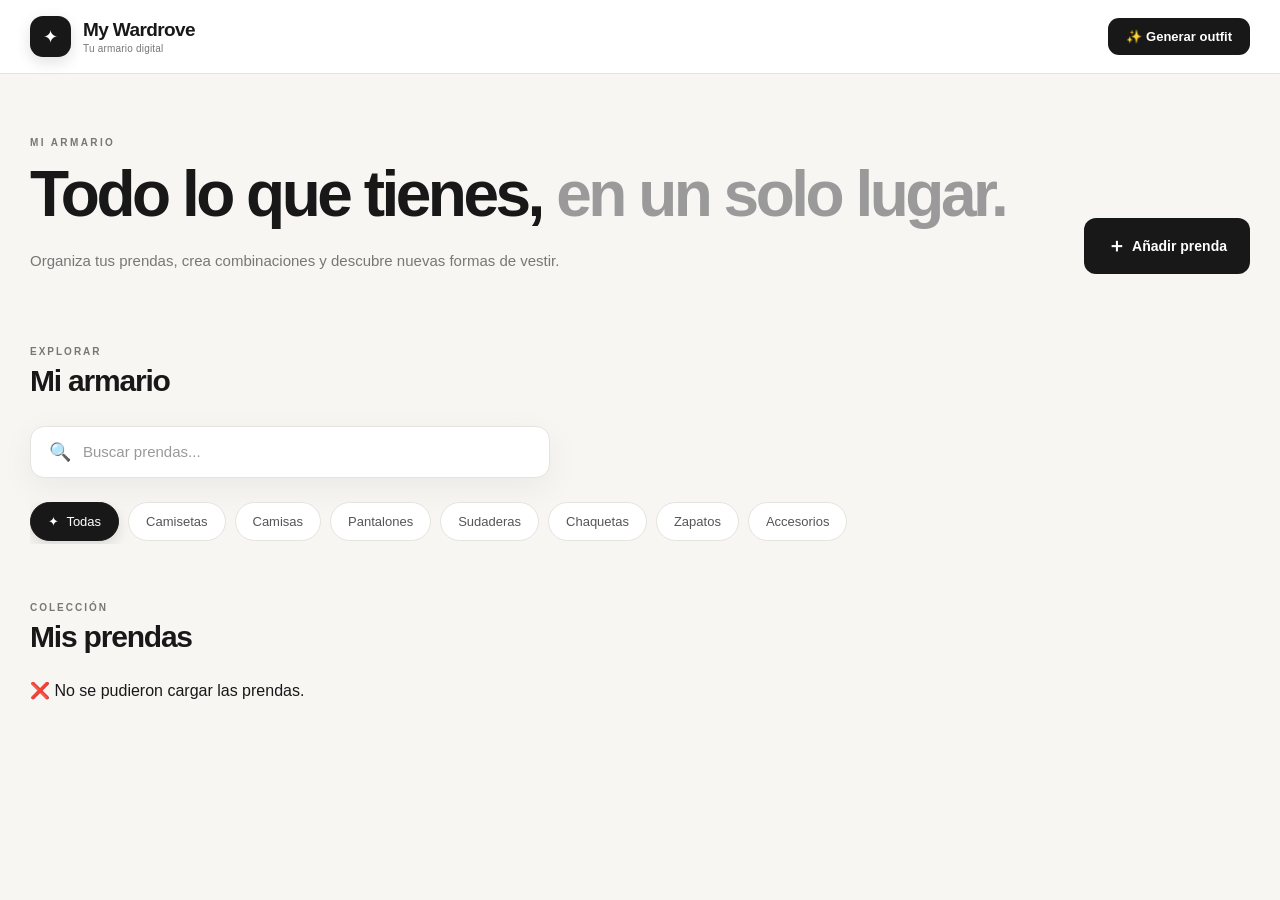
==== commit c3e9b54f: "cambios boton prenda" ====
--- a/frontend/index.html
+++ b/frontend/index.html
@@ -8,6 +8,12 @@
     <meta
         name="viewport"
         content="width=device-width, initial-scale=1.0"
+    >
+
+    <link
+        rel="icon"
+        type="image/svg+xml"
+        href="data:image/svg+xml,%3Csvg xmlns='http://www.w3.org/2000/svg' viewBox='0 0 100 100'%3E%3Ctext x='50' y='72' text-anchor='middle' font-size='80'%3E%E2%9C%A6%3C/text%3E%3C/svg%3E"
     >
 
     <title>My Wardrove</title>
@@ -86,7 +92,7 @@
                 </span>
 
                 <h2>
-                    Todo lo que tienes,<br>
+                    Todo lo que tienes,
                     <span>en un solo lugar.</span>
                 </h2>
 
@@ -116,7 +122,7 @@
 
 
         <!-- =================================================
-             CATEGORÍAS
+             CATEGORÍAS Y BÚSQUEDA
         ================================================== -->
 
         <section class="categorias">
@@ -272,7 +278,7 @@
 
 
             <!-- =================================================
-                 FORMULARIO
+                 FORMULARIO AÑADIR PRENDA
             ================================================== -->
 
             <div
@@ -280,6 +286,19 @@
                 class="formulario-oculto"
             >
 
+                <!-- BOTÓN CERRAR -->
+
+                <button
+                    type="button"
+                    id="btn-cerrar-formulario"
+                    class="formulario-cerrar"
+                >
+                    ×
+                </button>
+
+
+                <!-- CABECERA -->
+
                 <div class="formulario-header">
 
                     <div>
@@ -297,8 +316,12 @@
                 </div>
 
 
+                <!-- CAMPOS -->
+
                 <div class="formulario-grid">
 
+
+                    <!-- NOMBRE -->
 
                     <div class="campo">
 
@@ -315,6 +338,8 @@
                     </div>
 
 
+                    <!-- CATEGORÍA -->
+
                     <div class="campo">
 
                         <label for="categoria">
@@ -359,6 +384,8 @@
 
                     </div>
 
+
+                    <!-- COLOR -->
 
                     <div class="campo">
 
@@ -375,6 +402,8 @@
                     </div>
 
 
+                    <!-- MARCA -->
+
                     <div class="campo">
 
                         <label for="marca">
@@ -390,6 +419,8 @@
                     </div>
 
 
+                    <!-- IMAGEN -->
+
                     <div class="campo campo-imagen">
 
                         <label for="imagen">
@@ -407,6 +438,10 @@
 
                 </div>
 
+
+                <!-- =================================================
+                     BOTÓN GUARDAR
+                ================================================== -->
 
                 <div class="formulario-footer">
 
@@ -483,6 +518,10 @@
             </p>
 
 
+            <!-- =================================================
+                 OCASIONES
+            ================================================== -->
+
             <div class="ocasiones-container">
 
 
--- a/frontend/css/style.css
+++ b/frontend/css/style.css
@@ -381,61 +381,187 @@
 
 
 /* =====================================================
-   FORMULARIO
+   FORMULARIO / MODAL AÑADIR PRENDA
 ===================================================== */
 
 .formulario-oculto {
     display: none;
 }
 
-#formulario-prenda {
+
+/* Fondo del modal */
+
+#formulario-prenda.formulario-visible {
+
+    position: fixed;
+
+    inset: 0;
+
+    z-index: 1000;
+
+    display: flex;
+
+    align-items: center;
+    justify-content: center;
+
+    flex-direction: column;
+
+    padding: 25px;
+
+    margin: 0;
+
+    background:
+        rgba(20, 20, 20, 0.45);
+
+    backdrop-filter: blur(9px);
+    -webkit-backdrop-filter: blur(9px);
+
+    animation:
+        fondoEntrada 0.25s ease;
+}
+
+
+/* =====================================================
+   CONTENIDO DEL FORMULARIO
+===================================================== */
+
+#formulario-prenda.formulario-visible
+.formulario-header {
+
+    width: 100%;
+
+    max-width: 700px;
+
+    margin: 0;
+
+    padding: 32px 32px 10px;
+
     background-color: var(--blanco);
 
-    border: 1px solid var(--borde);
-
-    border-radius: 20px;
-
-    padding: 31px;
-
-    margin-bottom: 38px;
-
-    box-shadow: var(--sombra);
-
-    animation:
-        aparecer 0.3s ease;
-}
-
-@keyframes aparecer {
+    border-radius: 22px 22px 0 0;
+}
+
+
+#formulario-prenda.formulario-visible
+.formulario-grid {
+
+    width: 100%;
+
+    max-width: 700px;
+
+    padding: 15px 32px 10px;
+
+    background-color: var(--blanco);
+
+    display: grid;
+
+    grid-template-columns:
+        repeat(2, 1fr);
+
+    gap: 18px;
+}
+
+
+#formulario-prenda.formulario-visible
+.formulario-footer {
+
+    width: 100%;
+
+    max-width: 700px;
+
+    margin: 0;
+
+    padding: 15px 32px 32px;
+
+    background-color: var(--blanco);
+
+    border-radius: 0 0 22px 22px;
+
+    display: flex;
+
+    align-items: center;
+
+    gap: 20px;
+}
+
+
+/* =====================================================
+   ANIMACIÓN MODAL
+===================================================== */
+
+@keyframes fondoEntrada {
+
     from {
         opacity: 0;
-        transform: translateY(-10px);
     }
 
     to {
         opacity: 1;
-        transform: translateY(0);
-    }
-}
-
-.formulario-header {
-    margin-bottom: 25px;
-}
+    }
+}
+
+
+/* =====================================================
+   BOTÓN CERRAR FORMULARIO
+===================================================== */
+
+.formulario-cerrar {
+
+    position: absolute;
+
+    top: 25px;
+    right: 30px;
+
+    z-index: 10;
+
+    width: 38px;
+    height: 38px;
+
+    border: none;
+
+    border-radius: 50%;
+
+    background-color: #f3f2ef;
+
+    color: var(--gris-oscuro);
+
+    font-size: 24px;
+
+    line-height: 1;
+
+    cursor: pointer;
+
+    transition:
+        background-color 0.2s ease,
+        transform 0.2s ease;
+}
+
+.formulario-cerrar:hover {
+
+    background-color: #e5e4e0;
+
+    transform: rotate(5deg);
+}
+
+
+/* =====================================================
+   CABECERA FORMULARIO
+===================================================== */
 
 .formulario-header h3 {
+
     font-size: 22px;
 
     letter-spacing: -0.5px;
 }
 
-.formulario-grid {
-    display: grid;
-
-    grid-template-columns: repeat(2, 1fr);
-
-    gap: 18px;
-}
+
+/* =====================================================
+   CAMPOS
+===================================================== */
 
 .campo {
+
     display: flex;
 
     flex-direction: column;
@@ -444,15 +570,22 @@
 }
 
 .campo label {
+
     font-size: 12px;
 
     font-weight: 600;
 
     color: var(--gris-oscuro);
 }
+
+
+/* =====================================================
+   INPUTS
+===================================================== */
 
 #formulario-prenda input,
 #formulario-prenda select {
+
     width: 100%;
 
     padding: 13px 14px;
@@ -477,34 +610,34 @@
 
 #formulario-prenda input:hover,
 #formulario-prenda select:hover {
+
     border-color: var(--borde-hover);
 }
 
 #formulario-prenda input:focus,
 #formulario-prenda select:focus {
+
     border-color: #999999;
 
     background-color: white;
 
     box-shadow:
-        0 0 0 3px rgba(0, 0, 0, 0.035);
+        0 0 0 3px
+        rgba(0, 0, 0, 0.035);
 }
 
 .campo-imagen {
+
     grid-column: 1 / -1;
 }
 
-.formulario-footer {
-    margin-top: 23px;
-
-    display: flex;
-
-    align-items: center;
-
-    gap: 20px;
-}
+
+/* =====================================================
+   BOTÓN GUARDAR
+===================================================== */
 
 #btn-guardar-prenda {
+
     border: none;
 
     background-color: var(--negro);
@@ -528,15 +661,18 @@
 }
 
 #btn-guardar-prenda:hover {
+
     background-color: #333333;
 
     transform: translateY(-1px);
 
     box-shadow:
-        0 7px 16px rgba(0, 0, 0, 0.12);
+        0 7px 16px
+        rgba(0, 0, 0, 0.12);
 }
 
 #btn-guardar-prenda:disabled {
+
     opacity: 0.55;
 
     cursor: not-allowed;
@@ -547,6 +683,7 @@
 }
 
 .estado-subida {
+
     color: var(--gris);
 
     font-size: 13px;
@@ -560,9 +697,11 @@
 ===================================================== */
 
 #lista-prendas {
+
     display: grid;
 
-    grid-template-columns: repeat(4, 1fr);
+    grid-template-columns:
+        repeat(4, 1fr);
 
     gap: 22px;
 }
@@ -573,6 +712,7 @@
 ===================================================== */
 
 .tarjeta-prenda {
+
     background-color: var(--blanco);
 
     border: 1px solid var(--borde);
@@ -590,6 +730,7 @@
 }
 
 .tarjeta-prenda:hover {
+
     transform: translateY(-7px);
 
     border-color: #dedbd5;
@@ -603,6 +744,7 @@
 ===================================================== */
 
 .imagen-prenda {
+
     height: 320px;
 
     background:
@@ -623,6 +765,7 @@
 }
 
 .imagen-prenda img {
+
     width: 100%;
     height: 100%;
 
@@ -636,6 +779,7 @@
 
 .tarjeta-prenda:hover
 .imagen-prenda img {
+
     transform: scale(1.045);
 }
 
@@ -645,10 +789,12 @@
 ===================================================== */
 
 .informacion-prenda {
+
     padding: 18px 18px 19px;
 }
 
 .informacion-prenda h3 {
+
     font-size: 16px;
 
     letter-spacing: -0.35px;
@@ -659,6 +805,7 @@
 }
 
 .categoria {
+
     display: inline-block;
 
     color: var(--gris);
@@ -675,6 +822,7 @@
 }
 
 .informacion-prenda p {
+
     color: var(--gris);
 
     font-size: 12px;
@@ -683,6 +831,7 @@
 }
 
 .color {
+
     margin-top: 3px;
 }
 
@@ -692,6 +841,7 @@
 ===================================================== */
 
 .botones-prenda {
+
     display: flex;
 
     gap: 7px;
@@ -709,6 +859,7 @@
 
 .tarjeta-prenda:hover
 .botones-prenda {
+
     opacity: 1;
 
     transform: translateY(0);
@@ -716,6 +867,7 @@
 
 .btn-editar,
 .btn-eliminar {
+
     flex: 1;
 
     padding: 8px;
@@ -739,6 +891,7 @@
 }
 
 .btn-editar:hover {
+
     background-color: var(--negro);
 
     border-color: var(--negro);
@@ -747,6 +900,7 @@
 }
 
 .btn-eliminar:hover {
+
     background-color: #f8eeee;
 
     border-color: #e3baba;
@@ -760,6 +914,7 @@
 ===================================================== */
 
 .sin-imagen {
+
     color: #aaaaaa;
 
     font-size: 13px;
@@ -767,14 +922,16 @@
 
 
 /* =====================================================
-   MODAL
+   MODAL OUTFIT
 ===================================================== */
 
 .modal-oculto {
+
     display: none;
 }
 
 #modal-outfit {
+
     position: fixed;
 
     inset: 0;
@@ -795,10 +952,12 @@
 }
 
 #modal-outfit:not(.modal-oculto) {
+
     display: flex;
 }
 
 .modal-contenido {
+
     background-color: white;
 
     width: 100%;
@@ -810,7 +969,8 @@
     border-radius: 25px;
 
     box-shadow:
-        0 25px 70px rgba(0, 0, 0, 0.25);
+        0 25px 70px
+        rgba(0, 0, 0, 0.25);
 
     position: relative;
 
@@ -821,7 +981,9 @@
 }
 
 @keyframes modalEntrada {
+
     from {
+
         opacity: 0;
 
         transform:
@@ -830,6 +992,7 @@
     }
 
     to {
+
         opacity: 1;
 
         transform:
@@ -839,6 +1002,7 @@
 }
 
 .modal-cerrar {
+
     position: absolute;
 
     right: 20px;
@@ -867,12 +1031,14 @@
 }
 
 .modal-cerrar:hover {
+
     background-color: #e5e4e0;
 
     transform: rotate(5deg);
 }
 
 .modal-icon {
+
     width: 55px;
     height: 55px;
 
@@ -893,6 +1059,7 @@
 }
 
 .modal-contenido h2 {
+
     font-size: 30px;
 
     letter-spacing: -1px;
@@ -901,6 +1068,7 @@
 }
 
 .modal-descripcion {
+
     color: var(--gris);
 
     font-size: 14px;
@@ -918,14 +1086,17 @@
 ===================================================== */
 
 .ocasiones-container {
+
     display: grid;
 
-    grid-template-columns: repeat(3, 1fr);
+    grid-template-columns:
+        repeat(3, 1fr);
 
     gap: 10px;
 }
 
 .btn-ocasion {
+
     border: 1px solid var(--borde);
 
     background-color: #fafaf8;
@@ -951,22 +1122,26 @@
 }
 
 .btn-ocasion span {
+
     font-size: 23px;
 
     margin-bottom: 3px;
 }
 
 .btn-ocasion strong {
+
     font-size: 13px;
 }
 
 .btn-ocasion small {
+
     color: var(--gris);
 
     font-size: 10px;
 }
 
 .btn-ocasion:hover {
+
     background-color: var(--negro);
 
     border-color: var(--negro);
@@ -976,186 +1151,30 @@
     transform: translateY(-3px);
 
     box-shadow:
-        0 10px 20px rgba(0, 0, 0, 0.12);
+        0 10px 20px
+        rgba(0, 0, 0, 0.12);
 }
 
 .btn-ocasion:hover small {
+
     color: #cccccc;
 }
 
 
 /* =====================================================
-   TABLET
-===================================================== */
-
-@media (max-width: 1050px) {
-
-    #lista-prendas {
-        grid-template-columns: repeat(3, 1fr);
-    }
-
-}
-
-
-/* =====================================================
-   TABLET PEQUEÑA
-===================================================== */
-
-@media (max-width: 800px) {
-
-    main {
-        padding: 40px 20px 60px;
-    }
-
-    .hero {
-        align-items: flex-start;
-
-        flex-direction: column;
-
-        gap: 25px;
-    }
-
-    .hero h2 {
-        font-size: 44px;
-    }
-
-    #lista-prendas {
-        grid-template-columns: repeat(2, 1fr);
-    }
-
-    .imagen-prenda {
-        height: 280px;
-    }
-
-    .botones-prenda {
-        opacity: 1;
-
-        transform: none;
-    }
-
-}
-
-
-/* =====================================================
-   MÓVIL
-===================================================== */
-
-@media (max-width: 600px) {
-
-    .header-inner {
-        padding: 15px 18px;
-    }
-
-    .btn-outfit-header {
-        padding: 10px 12px;
-
-        font-size: 11px;
-    }
-
-    .logo-icon {
-        width: 35px;
-        height: 35px;
-    }
-
-    .logo h1 {
-        font-size: 17px;
-    }
-
-    main {
-        padding: 35px 15px 50px;
-    }
-
-    .hero h2 {
-        font-size: 38px;
-
-        letter-spacing: -2px;
-    }
-
-    .hero-text p {
-        font-size: 14px;
-    }
-
-    .titulo-prendas {
-        align-items: flex-start;
-
-        gap: 10px;
-
-        flex-direction: column;
-    }
-
-    #lista-prendas {
-        grid-template-columns: repeat(2, 1fr);
-
-        gap: 12px;
-    }
-
-    .imagen-prenda {
-        height: 210px;
-    }
-
-    .informacion-prenda {
-        padding: 13px;
-    }
-
-    .informacion-prenda h3 {
-        font-size: 14px;
-    }
-
-    .formulario-grid {
-        grid-template-columns: 1fr;
-    }
-
-    .campo-imagen {
-        grid-column: auto;
-    }
-
-    .formulario-footer {
-        flex-direction: column;
-
-        align-items: stretch;
-    }
-
-    .modal-contenido {
-        padding: 35px 20px 25px;
-    }
-
-    .modal-contenido h2 {
-        font-size: 25px;
-    }
-
-    .ocasiones-container {
-        grid-template-columns: repeat(2, 1fr);
-    }
-
-}
-
-
-/* =====================================================
-   MÓVIL PEQUEÑO
-===================================================== */
-
-@media (max-width: 400px) {
-
-    #lista-prendas {
-        grid-template-columns: 1fr;
-    }
-
-    .imagen-prenda {
-        height: 300px;
-    }
-
-}
-
-/* =====================================================
-   BUSCADOR DE PRENDAS
+   BUSCADOR
 ===================================================== */
 
 .buscador {
-    display: flex;
+
+    display: flex;
+
     align-items: center;
+
     gap: 12px;
 
     width: 100%;
+
     max-width: 520px;
 
     margin: 28px 0 20px;
@@ -1175,17 +1194,19 @@
         box-shadow 0.2s ease;
 }
 
-
 .buscador:focus-within {
+
     border-color: var(--negro);
 
     box-shadow:
-        0 0 0 3px rgba(24, 24, 24, 0.06);
-}
-
+        0 0 0 3px
+        rgba(24, 24, 24, 0.06);
+}
 
 .buscador-icono {
-    display: flex;
+
+    display: flex;
+
     align-items: center;
     justify-content: center;
 
@@ -1196,27 +1217,255 @@
     flex-shrink: 0;
 }
 
-
 #buscador-prendas {
+
     width: 100%;
 
     border: none;
+
     outline: none;
 
     background: transparent;
 
     font-family: inherit;
+
     font-size: 15px;
 
     color: var(--negro);
 }
 
-
 #buscador-prendas::placeholder {
+
     color: var(--gris-claro);
 }
 
-
 #buscador-prendas:focus {
+
     outline: none;
+}
+
+
+/* =====================================================
+   TABLET
+===================================================== */
+
+@media (max-width: 1050px) {
+
+    #lista-prendas {
+
+        grid-template-columns:
+            repeat(3, 1fr);
+    }
+}
+
+
+/* =====================================================
+   TABLET PEQUEÑA
+===================================================== */
+
+@media (max-width: 800px) {
+
+    main {
+
+        padding:
+            40px 20px 60px;
+    }
+
+    .hero {
+
+        align-items: flex-start;
+
+        flex-direction: column;
+
+        gap: 25px;
+    }
+
+    .hero h2 {
+
+        font-size: 44px;
+    }
+
+    #lista-prendas {
+
+        grid-template-columns:
+            repeat(2, 1fr);
+    }
+
+    .imagen-prenda {
+
+        height: 280px;
+    }
+
+    .botones-prenda {
+
+        opacity: 1;
+
+        transform: none;
+    }
+}
+
+
+/* =====================================================
+   MÓVIL
+===================================================== */
+
+@media (max-width: 600px) {
+
+    .header-inner {
+
+        padding:
+            15px 18px;
+    }
+
+    .btn-outfit-header {
+
+        padding:
+            10px 12px;
+
+        font-size: 11px;
+    }
+
+    .logo-icon {
+
+        width: 35px;
+        height: 35px;
+    }
+
+    .logo h1 {
+
+        font-size: 17px;
+    }
+
+    main {
+
+        padding:
+            35px 15px 50px;
+    }
+
+    .hero h2 {
+
+        font-size: 38px;
+
+        letter-spacing: -2px;
+    }
+
+    .hero-text p {
+
+        font-size: 14px;
+    }
+
+    .titulo-prendas {
+
+        align-items: flex-start;
+
+        gap: 10px;
+
+        flex-direction: column;
+    }
+
+    #lista-prendas {
+
+        grid-template-columns:
+            repeat(2, 1fr);
+
+        gap: 12px;
+    }
+
+    .imagen-prenda {
+
+        height: 210px;
+    }
+
+    .informacion-prenda {
+
+        padding: 13px;
+    }
+
+    .informacion-prenda h3 {
+
+        font-size: 14px;
+    }
+
+    /* Modal añadir prenda */
+
+    #formulario-prenda.formulario-visible {
+
+        padding: 15px;
+    }
+
+    #formulario-prenda.formulario-visible
+    .formulario-header {
+
+        padding:
+            28px 20px 10px;
+    }
+
+    #formulario-prenda.formulario-visible
+    .formulario-grid {
+
+        grid-template-columns: 1fr;
+
+        padding:
+            15px 20px 10px;
+    }
+
+    #formulario-prenda.formulario-visible
+    .formulario-footer {
+
+        padding:
+            15px 20px 25px;
+
+        flex-direction: column;
+
+        align-items: stretch;
+    }
+
+    .campo-imagen {
+
+        grid-column: auto;
+    }
+
+    .formulario-cerrar {
+
+        top: 18px;
+
+        right: 18px;
+    }
+
+    /* Modal outfit */
+
+    .modal-contenido {
+
+        padding:
+            35px 20px 25px;
+    }
+
+    .modal-contenido h2 {
+
+        font-size: 25px;
+    }
+
+    .ocasiones-container {
+
+        grid-template-columns:
+            repeat(2, 1fr);
+    }
+}
+
+
+/* =====================================================
+   MÓVIL PEQUEÑO
+===================================================== */
+
+@media (max-width: 400px) {
+
+    #lista-prendas {
+
+        grid-template-columns: 1fr;
+    }
+
+    .imagen-prenda {
+
+        height: 300px;
+    }
 }
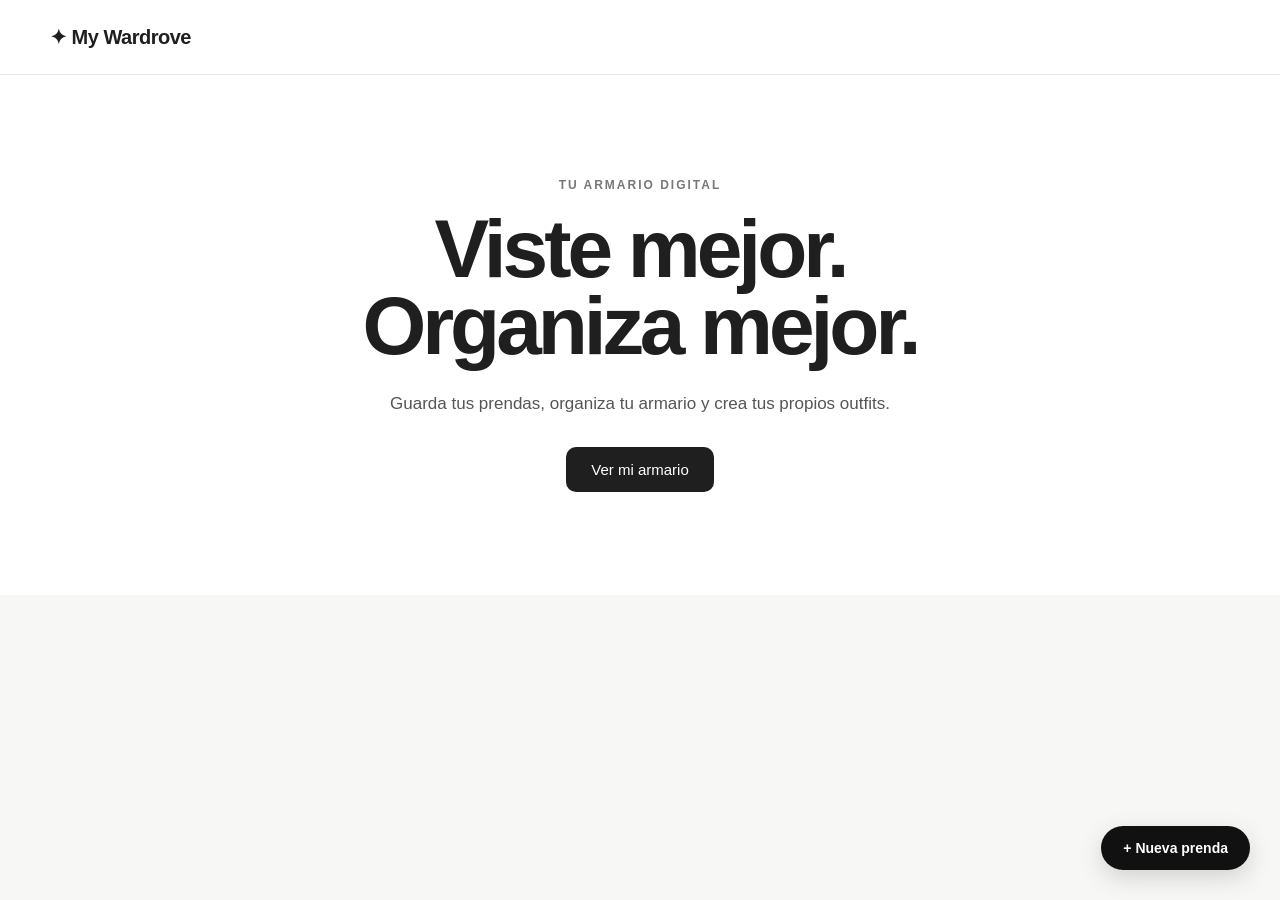
==== commit 8f68961e: "cambios front" ====
--- a/frontend/index.html
+++ b/frontend/index.html
@@ -9,6 +9,8 @@
         name="viewport"
         content="width=device-width, initial-scale=1.0"
     >
+
+    <title>My Wardrove</title>
 
     <link
         rel="icon"
@@ -16,8 +18,6 @@
         href="data:image/svg+xml,%3Csvg xmlns='http://www.w3.org/2000/svg' viewBox='0 0 100 100'%3E%3Ctext x='50' y='72' text-anchor='middle' font-size='80'%3E%E2%9C%A6%3C/text%3E%3C/svg%3E"
     >
 
-    <title>My Wardrove</title>
-
     <link
         rel="stylesheet"
         href="css/style.css"
@@ -33,452 +33,341 @@
          CABECERA
     ====================================================== -->
 
-    <header class="header">
-
-        <div class="header-inner">
-
-            <div class="logo">
-
-                <span class="logo-icon">
-                    ✦
-                </span>
-
-                <div>
-
-                    <h1>
-                        My Wardrove
-                    </h1>
-
-                    <p>
-                        Tu armario digital
-                    </p>
-
-                </div>
-
-            </div>
-
+    <header class="cabecera">
+
+        <div class="logo">
+            ✦ My Wardrove
+        </div>
+
+        <button
+            type="button"
+            id="btn-nueva-prenda"
+        >
+            + Nueva prenda
+        </button>
+
+    </header>
+
+
+    <!-- =====================================================
+         HERO
+    ====================================================== -->
+
+    <section class="hero">
+
+        <div class="hero-contenido">
+
+            <p class="hero-pequeno">
+                TU ARMARIO DIGITAL
+            </p>
+
+            <h1>
+                Viste mejor.<br>
+                Organiza mejor.
+            </h1>
+
+            <p class="hero-descripcion">
+                Guarda tus prendas, organiza tu armario
+                y crea tus propios outfits.
+            </p>
+
+            <button
+                type="button"
+                id="btn-ver-armario"
+                class="btn-principal"
+            >
+                Ver mi armario
+            </button>
+
+        </div>
+
+    </section>
+
+
+    <!-- =====================================================
+         ARMARIO
+    ====================================================== -->
+
+    <main
+        id="seccion-armario"
+        class="armario"
+    >
+
+        <div class="armario-cabecera">
+
+            <div>
+
+                <p class="seccion-pequena">
+                    MI ARMARIO
+                </p>
+
+                <h2>
+                    Mis prendas
+                </h2>
+
+            </div>
 
             <button
                 type="button"
                 id="btn-generar-outfit"
-                class="btn-outfit-header"
-            >
-                ✨ Generar outfit
-            </button>
-
-        </div>
-
-    </header>
-
-
-
-    <!-- =====================================================
-         CONTENIDO PRINCIPAL
-    ====================================================== -->
-
-    <main>
+            >
+                Crear outfit
+            </button>
+
+        </div>
 
 
         <!-- =================================================
-             PRESENTACIÓN
+             BUSCADOR
         ================================================== -->
 
-        <section class="hero">
-
-            <div class="hero-text">
-
-                <span class="hero-label">
-                    MI ARMARIO
-                </span>
-
-                <h2>
-                    Todo lo que tienes,
-                    <span>en un solo lugar.</span>
-                </h2>
-
-                <p>
-                    Organiza tus prendas, crea combinaciones
-                    y descubre nuevas formas de vestir.
-                </p>
-
-            </div>
-
-
-            <div class="hero-actions">
-
-                <button
-                    type="button"
-                    id="btn-nueva-prenda"
-                    class="btn-nueva-prenda"
-                >
-                    <span>＋</span>
-                    Añadir prenda
-                </button>
-
-            </div>
-
-        </section>
-
+        <div class="buscador-container">
+
+            <input
+                type="text"
+                id="buscador-prendas"
+                placeholder="Buscar prendas..."
+            >
+
+        </div>
 
 
         <!-- =================================================
-             CATEGORÍAS Y BÚSQUEDA
+             CATEGORÍAS
         ================================================== -->
 
-        <section class="categorias">
-
-            <div class="seccion-header">
-
-                <div>
-
-                    <span class="seccion-label">
-                        EXPLORAR
-                    </span>
-
-                    <h2>
-                        Mi armario
-                    </h2>
-
-                </div>
-
-            </div>
-
-
-            <!-- =================================================
-                 BUSCADOR
-            ================================================== -->
-
-            <div class="buscador">
-
-                <span class="buscador-icono">
-                    🔍
-                </span>
+        <div class="categorias">
+
+            <button
+                type="button"
+                class="btn-categoria activa"
+                data-categoria="Todas"
+            >
+                Todas
+            </button>
+
+            <button
+                type="button"
+                class="btn-categoria"
+                data-categoria="Camisetas"
+            >
+                Camisetas
+            </button>
+
+            <button
+                type="button"
+                class="btn-categoria"
+                data-categoria="Camisas"
+            >
+                Camisas
+            </button>
+
+            <button
+                type="button"
+                class="btn-categoria"
+                data-categoria="Pantalones"
+            >
+                Pantalones
+            </button>
+
+            <button
+                type="button"
+                class="btn-categoria"
+                data-categoria="Zapatos"
+            >
+                Zapatos
+            </button>
+
+            <button
+                type="button"
+                class="btn-categoria"
+                data-categoria="Abrigos"
+            >
+                Abrigos
+            </button>
+
+            <button
+                type="button"
+                class="btn-categoria"
+                data-categoria="Accesorios"
+            >
+                Accesorios
+            </button>
+
+        </div>
+
+
+        <!-- =================================================
+             LISTA DE PRENDAS
+
+             IMPORTANTE:
+             Al entrar en la web estará vacía.
+             JavaScript la rellenará cuando pulsemos
+             "Ver mi armario".
+        ================================================== -->
+
+        <div id="lista-prendas"></div>
+
+    </main>
+
+
+    <!-- =====================================================
+         FORMULARIO NUEVA / EDITAR PRENDA
+    ====================================================== -->
+
+    <div
+        id="formulario-prenda"
+        class="formulario-oculto"
+    >
+
+        <button
+            type="button"
+            id="btn-cerrar-formulario"
+            class="formulario-cerrar"
+        >
+            ×
+        </button>
+
+
+        <div class="formulario-header">
+
+            <p class="seccion-pequena">
+                MI ARMARIO
+            </p>
+
+            <h2>
+                Añadir prenda
+            </h2>
+
+        </div>
+
+
+        <div class="formulario-grid">
+
+            <div class="campo">
+
+                <label for="nombre">
+                    Nombre
+                </label>
 
                 <input
                     type="text"
-                    id="buscador-prendas"
-                    placeholder="Buscar prendas..."
-                    autocomplete="off"
-                >
-
-            </div>
-
-
-            <!-- =================================================
-                 CATEGORÍAS
-            ================================================== -->
-
-            <div class="categorias-scroll">
-
-                <div class="categorias-container">
-
-
-                    <button
-                        type="button"
-                        class="btn-categoria activa"
-                        data-categoria="Todas"
-                    >
-                        <span>✦</span>
-                        Todas
-                    </button>
-
-
-                    <button
-                        type="button"
-                        class="btn-categoria"
-                        data-categoria="Camisetas"
-                    >
+                    id="nombre"
+                    placeholder="Ej. Camiseta blanca"
+                >
+
+            </div>
+
+
+            <div class="campo">
+
+                <label for="categoria">
+                    Categoría
+                </label>
+
+                <select id="categoria">
+
+                    <option value="">
+                        Selecciona una categoría
+                    </option>
+
+                    <option value="Camisetas">
                         Camisetas
-                    </button>
-
-
-                    <button
-                        type="button"
-                        class="btn-categoria"
-                        data-categoria="Camisas"
-                    >
+                    </option>
+
+                    <option value="Camisas">
                         Camisas
-                    </button>
-
-
-                    <button
-                        type="button"
-                        class="btn-categoria"
-                        data-categoria="Pantalones"
-                    >
+                    </option>
+
+                    <option value="Pantalones">
                         Pantalones
-                    </button>
-
-
-                    <button
-                        type="button"
-                        class="btn-categoria"
-                        data-categoria="Sudaderas"
-                    >
-                        Sudaderas
-                    </button>
-
-
-                    <button
-                        type="button"
-                        class="btn-categoria"
-                        data-categoria="Chaquetas"
-                    >
-                        Chaquetas
-                    </button>
-
-
-                    <button
-                        type="button"
-                        class="btn-categoria"
-                        data-categoria="Zapatos"
-                    >
+                    </option>
+
+                    <option value="Zapatos">
                         Zapatos
-                    </button>
-
-
-                    <button
-                        type="button"
-                        class="btn-categoria"
-                        data-categoria="Accesorios"
-                    >
+                    </option>
+
+                    <option value="Abrigos">
+                        Abrigos
+                    </option>
+
+                    <option value="Accesorios">
                         Accesorios
-                    </button>
-
-                </div>
-
-            </div>
-
-        </section>
-
-
-
-        <!-- =================================================
-             PRENDAS
-        ================================================== -->
-
-        <section class="prendas">
-
-            <div class="titulo-prendas">
-
-                <div>
-
-                    <span class="seccion-label">
-                        COLECCIÓN
-                    </span>
-
-                    <h2>
-                        Mis prendas
-                    </h2>
-
-                </div>
-
-            </div>
-
-
-
-            <!-- =================================================
-                 FORMULARIO AÑADIR PRENDA
-            ================================================== -->
-
-            <div
-                id="formulario-prenda"
-                class="formulario-oculto"
-            >
-
-                <!-- BOTÓN CERRAR -->
-
-                <button
-                    type="button"
-                    id="btn-cerrar-formulario"
-                    class="formulario-cerrar"
-                >
-                    ×
-                </button>
-
-
-                <!-- CABECERA -->
-
-                <div class="formulario-header">
-
-                    <div>
-
-                        <span class="seccion-label">
-                            ARMARIO
-                        </span>
-
-                        <h3>
-                            Nueva prenda
-                        </h3>
-
-                    </div>
-
-                </div>
-
-
-                <!-- CAMPOS -->
-
-                <div class="formulario-grid">
-
-
-                    <!-- NOMBRE -->
-
-                    <div class="campo">
-
-                        <label for="nombre">
-                            Nombre
-                        </label>
-
-                        <input
-                            type="text"
-                            id="nombre"
-                            placeholder="Ej. Camiseta blanca"
-                        >
-
-                    </div>
-
-
-                    <!-- CATEGORÍA -->
-
-                    <div class="campo">
-
-                        <label for="categoria">
-                            Categoría
-                        </label>
-
-                        <select id="categoria">
-
-                            <option value="">
-                                Selecciona una categoría
-                            </option>
-
-                            <option value="Camisetas">
-                                Camisetas
-                            </option>
-
-                            <option value="Camisas">
-                                Camisas
-                            </option>
-
-                            <option value="Pantalones">
-                                Pantalones
-                            </option>
-
-                            <option value="Sudaderas">
-                                Sudaderas
-                            </option>
-
-                            <option value="Chaquetas">
-                                Chaquetas
-                            </option>
-
-                            <option value="Zapatos">
-                                Zapatos
-                            </option>
-
-                            <option value="Accesorios">
-                                Accesorios
-                            </option>
-
-                        </select>
-
-                    </div>
-
-
-                    <!-- COLOR -->
-
-                    <div class="campo">
-
-                        <label for="color">
-                            Color
-                        </label>
-
-                        <input
-                            type="text"
-                            id="color"
-                            placeholder="Ej. Blanco"
-                        >
-
-                    </div>
-
-
-                    <!-- MARCA -->
-
-                    <div class="campo">
-
-                        <label for="marca">
-                            Marca
-                        </label>
-
-                        <input
-                            type="text"
-                            id="marca"
-                            placeholder="Ej. Zara"
-                        >
-
-                    </div>
-
-
-                    <!-- IMAGEN -->
-
-                    <div class="campo campo-imagen">
-
-                        <label for="imagen">
-                            Fotografía
-                        </label>
-
-                        <input
-                            type="file"
-                            id="imagen"
-                            accept="image/*"
-                        >
-
-                    </div>
-
-
-                </div>
-
-
-                <!-- =================================================
-                     BOTÓN GUARDAR
-                ================================================== -->
-
-                <div class="formulario-footer">
-
-                    <button
-                        type="button"
-                        id="btn-guardar-prenda"
-                    >
-                        Guardar prenda
-                    </button>
-
-
-                    <p
-                        id="estado-subida"
-                        class="estado-subida"
-                    ></p>
-
-                </div>
-
-            </div>
-
-
-
-            <!-- =================================================
-                 LISTA DE PRENDAS
-            ================================================== -->
-
-            <div id="lista-prendas"></div>
-
-        </section>
-
-
-    </main>
-
-
-
-    <!-- =====================================================
-         MODAL GENERAR OUTFIT
+                    </option>
+
+                </select>
+
+            </div>
+
+
+            <div class="campo">
+
+                <label for="color">
+                    Color
+                </label>
+
+                <input
+                    type="text"
+                    id="color"
+                    placeholder="Ej. Blanco"
+                >
+
+            </div>
+
+
+            <div class="campo">
+
+                <label for="marca">
+                    Marca
+                </label>
+
+                <input
+                    type="text"
+                    id="marca"
+                    placeholder="Ej. Nike"
+                >
+
+            </div>
+
+
+            <div class="campo campo-imagen">
+
+                <label for="imagen">
+                    Fotografía
+                </label>
+
+                <input
+                    type="file"
+                    id="imagen"
+                    accept="image/*"
+                >
+
+            </div>
+
+        </div>
+
+
+        <div class="formulario-footer">
+
+            <button
+                type="button"
+                id="btn-guardar-prenda"
+            >
+                Guardar prenda
+            </button>
+
+            <p
+                id="estado-subida"
+                class="estado-subida"
+            ></p>
+
+        </div>
+
+    </div>
+
+
+    <!-- =====================================================
+         MODAL CREAR OUTFIT
     ====================================================== -->
 
     <div
@@ -497,111 +386,65 @@
             </button>
 
 
-            <div class="modal-icon">
-                ✨
-            </div>
-
-
-            <span class="seccion-label">
-                GENERADOR
-            </span>
-
-
-            <h2>
-                ¿Qué te vas a poner?
-            </h2>
-
-
-            <p class="modal-descripcion">
-                Elige una ocasión y crea un outfit
-                con las prendas de tu armario.
-            </p>
-
-
-            <!-- =================================================
-                 OCASIONES
-            ================================================== -->
+            <div class="modal-header">
+
+                <p class="seccion-pequena">
+                    MY WARDROVE
+                </p>
+
+                <h2>
+                    Crear outfit
+                </h2>
+
+                <p>
+                    ¿Para qué ocasión quieres crear tu outfit?
+                </p>
+
+            </div>
+
 
             <div class="ocasiones-container">
-
 
                 <button
                     type="button"
                     class="btn-ocasion"
-                    data-ocasion="Cena con amigos"
-                >
-                    <span>🍽️</span>
-                    <strong>Cena</strong>
-                    <small>con amigos</small>
+                    data-ocasion="Casual"
+                >
+                    Casual
                 </button>
-
 
                 <button
                     type="button"
                     class="btn-ocasion"
                     data-ocasion="Trabajo"
                 >
-                    <span>💼</span>
-                    <strong>Trabajo</strong>
-                    <small>profesional</small>
+                    Trabajo
                 </button>
-
 
                 <button
                     type="button"
                     class="btn-ocasion"
                     data-ocasion="Cita"
                 >
-                    <span>❤️</span>
-                    <strong>Cita</strong>
-                    <small>especial</small>
+                    Cita
                 </button>
 
+                <button
+                    type="button"
+                    class="btn-ocasion"
+                    data-ocasion="Deporte"
+                >
+                    Deporte
+                </button>
 
                 <button
                     type="button"
                     class="btn-ocasion"
                     data-ocasion="Fiesta"
                 >
-                    <span>🎉</span>
-                    <strong>Fiesta</strong>
-                    <small>salir de noche</small>
+                    Fiesta
                 </button>
 
-
-                <button
-                    type="button"
-                    class="btn-ocasion"
-                    data-ocasion="Casual"
-                >
-                    <span>☀️</span>
-                    <strong>Casual</strong>
-                    <small>día a día</small>
-                </button>
-
-
-                <button
-                    type="button"
-                    class="btn-ocasion"
-                    data-ocasion="Playa"
-                >
-                    <span>🏖️</span>
-                    <strong>Playa</strong>
-                    <small>relajado</small>
-                </button>
-
-
-                <button
-                    type="button"
-                    class="btn-ocasion"
-                    data-ocasion="Deporte"
-                >
-                    <span>🏃</span>
-                    <strong>Deporte</strong>
-                    <small>activo</small>
-                </button>
-
-
             </div>
 
         </div>
@@ -609,16 +452,11 @@
     </div>
 
 
-
     <!-- =====================================================
          JAVASCRIPT
     ====================================================== -->
 
-    <script
-        src="js/app.js"
-        defer
-    ></script>
-
+    <script src="js/app.js"></script>
 
 </body>
 
--- a/frontend/css/style.css
+++ b/frontend/css/style.css
@@ -1,166 +1,105 @@
 /* =====================================================
-   RESET
-===================================================== */
-
-* {
-    margin: 0;
-    padding: 0;
-    box-sizing: border-box;
-}
+   VARIABLES
+===================================================== */
 
 :root {
-    --fondo: #f7f6f3;
-    --blanco: #ffffff;
-    --negro: #181818;
-    --negro-suave: #242424;
+
+    --negro: #1f1f1f;
     --gris-oscuro: #555555;
     --gris: #777777;
-    --gris-claro: #999999;
-    --borde: #e5e3de;
-    --borde-hover: #d3d0ca;
-
-    --sombra:
-        0 10px 35px rgba(0, 0, 0, 0.055);
-
-    --sombra-hover:
-        0 20px 45px rgba(0, 0, 0, 0.11);
-
-    --radio: 18px;
-}
-
-
-/* =====================================================
-   BODY
-===================================================== */
+    --gris-claro: #eeeeeb;
+    --gris-fondo: #f7f7f5;
+    --blanco: #ffffff;
+
+}
+
+
+/* =====================================================
+   GENERAL
+===================================================== */
+
+* {
+    box-sizing: border-box;
+}
+
+html {
+    scroll-behavior: smooth;
+}
 
 body {
+
+    margin: 0;
+
     font-family:
-        Inter,
-        -apple-system,
-        BlinkMacSystemFont,
-        "Segoe UI",
         Arial,
+        Helvetica,
         sans-serif;
 
-    background-color: var(--fondo);
+    background-color: var(--gris-fondo);
+
     color: var(--negro);
-
-    min-height: 100vh;
-
-    -webkit-font-smoothing: antialiased;
-    text-rendering: optimizeLegibility;
-}
-
-
-/* =====================================================
-   HEADER
-===================================================== */
-
-.header {
-    background-color: rgba(255, 255, 255, 0.94);
-
-    border-bottom: 1px solid var(--borde);
-
-    position: sticky;
-    top: 0;
-
-    z-index: 500;
-
-    backdrop-filter: blur(18px);
-    -webkit-backdrop-filter: blur(18px);
-}
-
-.header-inner {
-    max-width: 1280px;
-
-    margin: auto;
-
-    padding: 16px 30px;
+}
+
+
+/* =====================================================
+   CABECERA
+===================================================== */
+
+.cabecera {
+
+    height: 75px;
+
+    padding:
+        0 50px;
 
     display: flex;
+
     align-items: center;
+
     justify-content: space-between;
+
+    background-color: var(--blanco);
+
+    border-bottom:
+        1px solid #e7e7e4;
 }
 
 .logo {
-    display: flex;
-    align-items: center;
-    gap: 12px;
-}
-
-.logo-icon {
-    width: 41px;
-    height: 41px;
+
+    font-size: 20px;
+
+    font-weight: 600;
+
+    letter-spacing: -0.5px;
+}
+
+.cabecera button {
+
+    padding:
+        11px 18px;
+
+    border: none;
+
+    border-radius: 8px;
 
     background-color: var(--negro);
-    color: white;
-
-    border-radius: 13px;
-
-    display: flex;
-    align-items: center;
-    justify-content: center;
-
-    font-size: 18px;
-
-    box-shadow:
-        0 5px 15px rgba(0, 0, 0, 0.12);
-}
-
-.logo h1 {
-    font-size: 19px;
-    letter-spacing: -0.6px;
-    font-weight: 750;
-}
-
-.logo p {
-    color: var(--gris);
-    font-size: 10px;
-    letter-spacing: 0.2px;
-    margin-top: 2px;
-}
-
-.btn-outfit-header {
-    border: none;
-
-    background-color: var(--negro);
-    color: white;
-
-    padding: 11px 18px;
-
-    border-radius: 11px;
+
+    color: var(--blanco);
+
+    font-size: 14px;
 
     cursor: pointer;
-
-    font-size: 13px;
-    font-weight: 600;
 
     transition:
         transform 0.2s ease,
-        box-shadow 0.2s ease,
-        background-color 0.2s ease;
-}
-
-.btn-outfit-header:hover {
-    transform: translateY(-2px);
-
-    background-color: var(--negro-suave);
-
-    box-shadow:
-        0 8px 22px rgba(0, 0, 0, 0.17);
-}
-
-
-/* =====================================================
-   MAIN
-===================================================== */
-
-main {
-    max-width: 1280px;
-
-    margin: auto;
-
-    padding: 58px 30px 90px;
+        opacity 0.2s ease;
+}
+
+.cabecera button:hover {
+
+    transform: translateY(-1px);
+
+    opacity: 0.9;
 }
 
 
@@ -169,432 +108,232 @@
 ===================================================== */
 
 .hero {
+
+    min-height: 520px;
+
     display: flex;
 
-    align-items: flex-end;
-    justify-content: space-between;
-
-    gap: 40px;
-
-    margin-bottom: 72px;
-}
-
-.hero-label {
-    display: inline-block;
-
-    font-size: 10px;
-    letter-spacing: 2.4px;
+    align-items: center;
+
+    justify-content: center;
+
+    padding:
+        70px 30px;
+
+    background-color: var(--blanco);
+
+    text-align: center;
+}
+
+.hero-contenido {
+
+    max-width: 750px;
+
+    margin: 0 auto;
+}
+
+.hero-pequeno {
+
+    margin:
+        0 0 18px;
+
+    font-size: 12px;
+
+    font-weight: 600;
+
+    letter-spacing: 2px;
+
+    color: var(--gris);
+}
+
+.hero h1 {
+
+    margin:
+        0 0 25px;
+
+    font-size:
+        clamp(48px, 7vw, 82px);
+
+    line-height: 0.95;
+
+    letter-spacing: -4px;
 
     font-weight: 700;
-
-    color: var(--gris);
-
-    margin-bottom: 14px;
-}
-
-.hero h2 {
-    font-size: clamp(42px, 5vw, 64px);
-
-    line-height: 1.01;
-
-    letter-spacing: -3.5px;
-
-    font-weight: 750;
-}
-
-.hero h2 span {
-    color: #9a9a9a;
-}
-
-.hero-text p {
-    max-width: 540px;
-
-    margin-top: 21px;
-
-    color: var(--gris);
+}
+
+.hero-descripcion {
+
+    max-width: 500px;
+
+    margin:
+        0 auto 30px;
+
+    font-size: 17px;
+
+    line-height: 1.6;
+
+    color: var(--gris-oscuro);
+}
+
+
+/* =====================================================
+   BOTÓN PRINCIPAL
+===================================================== */
+
+.btn-principal {
+
+    padding:
+        14px 25px;
+
+    border: none;
+
+    border-radius: 10px;
+
+    background-color: var(--negro);
+
+    color: var(--blanco);
 
     font-size: 15px;
 
-    line-height: 1.75;
-}
-
-.btn-nueva-prenda {
-    border: none;
-
-    background-color: var(--negro);
-    color: white;
-
-    padding: 15px 23px;
-
-    border-radius: 12px;
+    font-weight: 500;
 
     cursor: pointer;
-
-    font-size: 14px;
-    font-weight: 600;
-
-    white-space: nowrap;
 
     transition:
         transform 0.2s ease,
-        box-shadow 0.2s ease,
-        background-color 0.2s ease;
-}
-
-.btn-nueva-prenda span {
-    font-size: 19px;
-    vertical-align: -1px;
-    margin-right: 3px;
-}
-
-.btn-nueva-prenda:hover {
-    transform: translateY(-3px);
-
-    background-color: var(--negro-suave);
-
-    box-shadow:
-        0 13px 28px rgba(0, 0, 0, 0.17);
-}
-
-
-/* =====================================================
-   SECCIONES
-===================================================== */
-
-.seccion-label {
+        opacity 0.2s ease;
+}
+
+.btn-principal:hover {
+
+    transform: translateY(-2px);
+
+    opacity: 0.9;
+}
+
+
+/* =====================================================
+   ARMARIO
+===================================================== */
+
+.armario {
+
+    max-width: 1400px;
+
+    margin:
+        0 auto;
+
+    padding:
+        80px 50px;
+}
+
+
+/* =====================================================
+   ARMARIO OCULTO AL ENTRAR
+===================================================== */
+
+#seccion-armario {
+
+    display: none;
+}
+
+#seccion-armario.armario-visible {
+
     display: block;
+}
+
+
+/* =====================================================
+   CABECERA DEL ARMARIO
+===================================================== */
+
+.armario-cabecera {
+
+    display: flex;
+
+    align-items: flex-end;
+
+    justify-content: space-between;
+
+    margin-bottom: 35px;
+}
+
+.seccion-pequena {
+
+    margin:
+        0 0 8px;
+
+    font-size: 11px;
+
+    font-weight: 600;
+
+    letter-spacing: 1.8px;
 
     color: var(--gris);
-
-    font-size: 10px;
-
-    letter-spacing: 2px;
-
-    font-weight: 700;
-
-    margin-bottom: 7px;
-}
-
-.seccion-header h2,
-.titulo-prendas h2 {
-    font-size: 30px;
-
-    letter-spacing: -1.2px;
-
-    font-weight: 700;
-}
-
-
-/* =====================================================
-   CATEGORÍAS
-===================================================== */
-
-.categorias {
-    margin-bottom: 58px;
-}
-
-.categorias-scroll {
-    margin-top: 24px;
-
-    overflow-x: auto;
-
-    scrollbar-width: none;
-
-    padding-bottom: 3px;
-}
-
-.categorias-scroll::-webkit-scrollbar {
-    display: none;
-}
-
-.categorias-container {
-    display: flex;
-
-    gap: 9px;
-
-    min-width: max-content;
-}
-
-.btn-categoria {
-    border: 1px solid var(--borde);
+}
+
+.armario-cabecera h2 {
+
+    margin: 0;
+
+    font-size: 38px;
+
+    letter-spacing: -1.5px;
+}
+
+.armario-cabecera button {
+
+    padding:
+        12px 20px;
+
+    border:
+        1px solid #d8d8d5;
+
+    border-radius: 8px;
 
     background-color: var(--blanco);
 
-    color: var(--gris-oscuro);
-
-    padding: 11px 17px;
-
-    border-radius: 50px;
-
-    cursor: pointer;
-
-    font-size: 13px;
-
-    white-space: nowrap;
-
-    transition:
-        all 0.2s ease;
-}
-
-.btn-categoria:hover {
-    border-color: var(--borde-hover);
-
     color: var(--negro);
 
-    transform: translateY(-1px);
-
-    box-shadow:
-        0 4px 12px rgba(0, 0, 0, 0.04);
-}
-
-.btn-categoria.activa {
-    background-color: var(--negro);
-
-    color: white;
-
-    border-color: var(--negro);
-
-    box-shadow:
-        0 5px 14px rgba(0, 0, 0, 0.12);
-}
-
-.btn-categoria span {
-    margin-right: 4px;
-}
-
-
-/* =====================================================
-   TÍTULO PRENDAS
-===================================================== */
-
-.titulo-prendas {
-    display: flex;
-
-    align-items: flex-end;
-
-    justify-content: space-between;
-
-    gap: 20px;
-
-    margin-bottom: 27px;
-}
-
-
-/* =====================================================
-   FORMULARIO / MODAL AÑADIR PRENDA
-===================================================== */
-
-.formulario-oculto {
-    display: none;
-}
-
-
-/* Fondo del modal */
-
-#formulario-prenda.formulario-visible {
-
-    position: fixed;
-
-    inset: 0;
-
-    z-index: 1000;
-
-    display: flex;
-
-    align-items: center;
-    justify-content: center;
-
-    flex-direction: column;
-
-    padding: 25px;
-
-    margin: 0;
-
-    background:
-        rgba(20, 20, 20, 0.45);
-
-    backdrop-filter: blur(9px);
-    -webkit-backdrop-filter: blur(9px);
-
-    animation:
-        fondoEntrada 0.25s ease;
-}
-
-
-/* =====================================================
-   CONTENIDO DEL FORMULARIO
-===================================================== */
-
-#formulario-prenda.formulario-visible
-.formulario-header {
-
-    width: 100%;
-
-    max-width: 700px;
-
-    margin: 0;
-
-    padding: 32px 32px 10px;
-
-    background-color: var(--blanco);
-
-    border-radius: 22px 22px 0 0;
-}
-
-
-#formulario-prenda.formulario-visible
-.formulario-grid {
-
-    width: 100%;
-
-    max-width: 700px;
-
-    padding: 15px 32px 10px;
-
-    background-color: var(--blanco);
-
-    display: grid;
-
-    grid-template-columns:
-        repeat(2, 1fr);
-
-    gap: 18px;
-}
-
-
-#formulario-prenda.formulario-visible
-.formulario-footer {
-
-    width: 100%;
-
-    max-width: 700px;
-
-    margin: 0;
-
-    padding: 15px 32px 32px;
-
-    background-color: var(--blanco);
-
-    border-radius: 0 0 22px 22px;
-
-    display: flex;
-
-    align-items: center;
-
-    gap: 20px;
-}
-
-
-/* =====================================================
-   ANIMACIÓN MODAL
-===================================================== */
-
-@keyframes fondoEntrada {
-
-    from {
-        opacity: 0;
-    }
-
-    to {
-        opacity: 1;
-    }
-}
-
-
-/* =====================================================
-   BOTÓN CERRAR FORMULARIO
-===================================================== */
-
-.formulario-cerrar {
-
-    position: absolute;
-
-    top: 25px;
-    right: 30px;
-
-    z-index: 10;
-
-    width: 38px;
-    height: 38px;
-
-    border: none;
-
-    border-radius: 50%;
-
-    background-color: #f3f2ef;
-
-    color: var(--gris-oscuro);
-
-    font-size: 24px;
-
-    line-height: 1;
+    font-size: 14px;
 
     cursor: pointer;
 
     transition:
         background-color 0.2s ease,
-        transform 0.2s ease;
-}
-
-.formulario-cerrar:hover {
-
-    background-color: #e5e4e0;
-
-    transform: rotate(5deg);
-}
-
-
-/* =====================================================
-   CABECERA FORMULARIO
-===================================================== */
-
-.formulario-header h3 {
-
-    font-size: 22px;
-
-    letter-spacing: -0.5px;
-}
-
-
-/* =====================================================
-   CAMPOS
-===================================================== */
-
-.campo {
-
-    display: flex;
-
-    flex-direction: column;
-
-    gap: 7px;
-}
-
-.campo label {
-
-    font-size: 12px;
-
-    font-weight: 600;
-
-    color: var(--gris-oscuro);
-}
-
-
-/* =====================================================
-   INPUTS
-===================================================== */
-
-#formulario-prenda input,
-#formulario-prenda select {
+        border-color 0.2s ease;
+}
+
+.armario-cabecera button:hover {
+
+    background-color: #f0f0ed;
+
+    border-color: #c9c9c5;
+}
+
+
+/* =====================================================
+   BUSCADOR
+===================================================== */
+
+.buscador-container {
+
+    margin-bottom: 25px;
+}
+
+#buscador-prendas {
 
     width: 100%;
 
-    padding: 13px 14px;
-
-    border: 1px solid var(--borde);
-
-    border-radius: 10px;
-
-    background-color: #fafaf8;
+    padding:
+        14px 17px;
+
+    border:
+        1px solid #ddddda;
+
+    border-radius: 9px;
+
+    background-color: var(--blanco);
 
     color: var(--negro);
 
@@ -604,96 +343,79 @@
 
     transition:
         border-color 0.2s ease,
-        background-color 0.2s ease,
         box-shadow 0.2s ease;
 }
 
-#formulario-prenda input:hover,
-#formulario-prenda select:hover {
-
-    border-color: var(--borde-hover);
-}
-
-#formulario-prenda input:focus,
-#formulario-prenda select:focus {
+#buscador-prendas:focus {
 
     border-color: #999999;
 
-    background-color: white;
-
     box-shadow:
-        0 0 0 3px
-        rgba(0, 0, 0, 0.035);
-}
-
-.campo-imagen {
-
-    grid-column: 1 / -1;
-}
-
-
-/* =====================================================
-   BOTÓN GUARDAR
-===================================================== */
-
-#btn-guardar-prenda {
-
-    border: none;
-
-    background-color: var(--negro);
-
-    color: white;
-
-    padding: 13px 22px;
-
-    border-radius: 10px;
+        0 0 0 3px rgba(
+            0,
+            0,
+            0,
+            0.05
+        );
+}
+
+
+/* =====================================================
+   CATEGORÍAS
+===================================================== */
+
+.categorias {
+
+    display: flex;
+
+    flex-wrap: wrap;
+
+    gap: 9px;
+
+    margin-bottom: 35px;
+}
+
+.btn-categoria {
+
+    padding:
+        9px 16px;
+
+    border:
+        1px solid #ddddda;
+
+    border-radius: 20px;
+
+    background-color: var(--blanco);
+
+    color: var(--gris-oscuro);
+
+    font-size: 13px;
 
     cursor: pointer;
-
-    font-size: 13px;
-
-    font-weight: 600;
 
     transition:
         background-color 0.2s ease,
-        transform 0.2s ease,
-        box-shadow 0.2s ease;
-}
-
-#btn-guardar-prenda:hover {
-
-    background-color: #333333;
-
-    transform: translateY(-1px);
-
-    box-shadow:
-        0 7px 16px
-        rgba(0, 0, 0, 0.12);
-}
-
-#btn-guardar-prenda:disabled {
-
-    opacity: 0.55;
-
-    cursor: not-allowed;
-
-    transform: none;
-
-    box-shadow: none;
-}
-
-.estado-subida {
-
-    color: var(--gris);
-
-    font-size: 13px;
-
-    min-height: 18px;
-}
-
-
-/* =====================================================
-   GRID DE PRENDAS
+        color 0.2s ease,
+        border-color 0.2s ease;
+}
+
+.btn-categoria:hover {
+
+    border-color: #bdbdb9;
+}
+
+.btn-categoria.activa {
+
+    background-color: var(--negro);
+
+    color: var(--blanco);
+
+    border-color: var(--negro);
+}
+
+
+/* =====================================================
+   LISTA DE PRENDAS
 ===================================================== */
 
 #lista-prendas {
@@ -708,39 +430,44 @@
 
 
 /* =====================================================
-   TARJETA PRENDA
+   TARJETA DE PRENDA
 ===================================================== */
 
 .tarjeta-prenda {
 
-    background-color: var(--blanco);
-
-    border: 1px solid var(--borde);
-
-    border-radius: var(--radio);
+    background-color:
+        var(--blanco);
+
+    border-radius: 12px;
 
     overflow: hidden;
 
-    position: relative;
+    border:
+        1px solid #e5e5e2;
 
     transition:
-        transform 0.3s ease,
-        box-shadow 0.3s ease,
-        border-color 0.3s ease;
+        transform 0.25s ease,
+        box-shadow 0.25s ease;
 }
 
 .tarjeta-prenda:hover {
 
-    transform: translateY(-7px);
-
-    border-color: #dedbd5;
-
-    box-shadow: var(--sombra-hover);
-}
-
-
-/* =====================================================
-   IMAGEN
+    transform:
+        translateY(-4px);
+
+    box-shadow:
+        0 12px 30px
+        rgba(
+            0,
+            0,
+            0,
+            0.07
+        );
+}
+
+
+/* =====================================================
+   IMAGEN DE PRENDA
 ===================================================== */
 
 .imagen-prenda {
@@ -757,6 +484,7 @@
     display: flex;
 
     align-items: center;
+
     justify-content: center;
 
     overflow: hidden;
@@ -767,6 +495,7 @@
 .imagen-prenda img {
 
     width: 100%;
+
     height: 100%;
 
     object-fit: cover;
@@ -780,248 +509,298 @@
 .tarjeta-prenda:hover
 .imagen-prenda img {
 
-    transform: scale(1.045);
-}
-
-
-/* =====================================================
-   INFORMACIÓN
+    transform:
+        scale(1.04);
+}
+
+.sin-imagen {
+
+    color: var(--gris);
+
+    font-size: 13px;
+}
+
+
+/* =====================================================
+   INFORMACIÓN DE PRENDA
 ===================================================== */
 
 .informacion-prenda {
 
-    padding: 18px 18px 19px;
+    padding: 20px;
 }
 
 .informacion-prenda h3 {
 
-    font-size: 16px;
-
-    letter-spacing: -0.35px;
-
-    margin-bottom: 8px;
-
-    font-weight: 650;
-}
-
-.categoria {
-
-    display: inline-block;
+    margin:
+        0 0 7px;
+
+    font-size: 17px;
+
+    font-weight: 600;
+}
+
+.informacion-prenda .categoria {
+
+    margin-bottom: 12px;
+
+    font-size: 12px;
 
     color: var(--gris);
 
-    font-size: 10px;
-
     text-transform: uppercase;
 
-    letter-spacing: 1px;
-
-    font-weight: 700;
-
-    margin-bottom: 12px;
+    letter-spacing: 0.7px;
 }
 
 .informacion-prenda p {
 
-    color: var(--gris);
+    margin:
+        5px 0;
+
+    font-size: 13px;
+
+    color: var(--gris-oscuro);
+}
+
+.informacion-prenda .color {
+
+    color: var(--gris-oscuro);
+}
+
+
+/* =====================================================
+   BOTONES DE PRENDA
+===================================================== */
+
+.botones-prenda {
+
+    display: flex;
+
+    gap: 8px;
+
+    margin-top: 18px;
+}
+
+.botones-prenda button {
+
+    flex: 1;
+
+    padding:
+        9px 8px;
+
+    border-radius: 7px;
 
     font-size: 12px;
 
-    margin-bottom: 5px;
-}
-
-.color {
-
-    margin-top: 3px;
-}
-
-
-/* =====================================================
-   BOTONES PRENDA
-===================================================== */
-
-.botones-prenda {
-
-    display: flex;
-
-    gap: 7px;
-
-    margin-top: 15px;
-
-    opacity: 0;
-
-    transform: translateY(5px);
-
-    transition:
-        opacity 0.2s ease,
-        transform 0.2s ease;
-}
-
-.tarjeta-prenda:hover
-.botones-prenda {
-
-    opacity: 1;
-
-    transform: translateY(0);
-}
-
-.btn-editar,
-.btn-eliminar {
-
-    flex: 1;
-
-    padding: 8px;
-
-    border: 1px solid var(--borde);
-
-    background-color: #fafaf8;
-
-    color: var(--gris-oscuro);
-
-    border-radius: 8px;
-
     cursor: pointer;
-
-    font-size: 11px;
 
     transition:
         background-color 0.2s ease,
-        border-color 0.2s ease,
-        color 0.2s ease;
+        border-color 0.2s ease;
+}
+
+.btn-editar {
+
+    border:
+        1px solid #ddddda;
+
+    background-color:
+        var(--blanco);
+
+    color: var(--negro);
 }
 
 .btn-editar:hover {
 
-    background-color: var(--negro);
-
-    border-color: var(--negro);
-
-    color: white;
+    background-color:
+        #f1f1ee;
+}
+
+.btn-eliminar {
+
+    border:
+        1px solid #ddddda;
+
+    background-color:
+        var(--blanco);
+
+    color: #777777;
 }
 
 .btn-eliminar:hover {
 
-    background-color: #f8eeee;
-
-    border-color: #e3baba;
-
-    color: #a33333;
-}
-
-
-/* =====================================================
-   SIN IMAGEN
-===================================================== */
-
-.sin-imagen {
-
-    color: #aaaaaa;
-
-    font-size: 13px;
-}
-
-
-/* =====================================================
-   MODAL OUTFIT
-===================================================== */
-
-.modal-oculto {
+    background-color:
+        #eeeeeb;
+}
+
+
+/* =====================================================
+   SIN PRENDAS
+===================================================== */
+
+.sin-prendas {
+
+    grid-column:
+        1 / -1;
+
+    padding:
+        60px 20px;
+
+    text-align: center;
+
+    color: var(--gris);
+
+    background-color:
+        var(--blanco);
+
+    border:
+        1px solid #e5e5e2;
+
+    border-radius: 12px;
+}
+
+
+/* =====================================================
+   FORMULARIO
+===================================================== */
+
+.formulario-oculto {
 
     display: none;
 }
 
-#modal-outfit {
+#formulario-prenda.formulario-visible {
 
     position: fixed;
 
     inset: 0;
 
-    background-color:
-        rgba(20, 20, 20, 0.55);
-
-    backdrop-filter: blur(7px);
-    -webkit-backdrop-filter: blur(7px);
+    z-index: 1000;
+
+    display: flex;
 
     align-items: center;
 
     justify-content: center;
 
-    z-index: 1000;
-
-    padding: 20px;
-}
-
-#modal-outfit:not(.modal-oculto) {
+    flex-direction: column;
+
+    padding: 25px;
+
+    margin: 0;
+
+    background:
+        rgba(
+            20,
+            20,
+            20,
+            0.45
+        );
+
+    backdrop-filter:
+        blur(9px);
+
+    -webkit-backdrop-filter:
+        blur(9px);
+
+    animation:
+        fondoEntrada
+        0.25s ease;
+}
+
+#formulario-prenda.formulario-visible
+.formulario-header {
+
+    width: 100%;
+
+    max-width: 700px;
+
+    margin: 0;
+
+    padding:
+        32px 32px 10px;
+
+    background-color:
+        var(--blanco);
+
+    border-radius:
+        22px 22px 0 0;
+}
+
+#formulario-prenda.formulario-visible
+.formulario-grid {
+
+    width: 100%;
+
+    max-width: 700px;
+
+    padding:
+        15px 32px 10px;
+
+    background-color:
+        var(--blanco);
+
+    display: grid;
+
+    grid-template-columns:
+        repeat(2, 1fr);
+
+    gap: 18px;
+}
+
+#formulario-prenda.formulario-visible
+.formulario-footer {
+
+    width: 100%;
+
+    max-width: 700px;
+
+    margin: 0;
+
+    padding:
+        15px 32px 32px;
+
+    background-color:
+        var(--blanco);
+
+    border-radius:
+        0 0 22px 22px;
 
     display: flex;
-}
-
-.modal-contenido {
-
-    background-color: white;
-
-    width: 100%;
-
-    max-width: 620px;
-
-    padding: 42px;
-
-    border-radius: 25px;
-
-    box-shadow:
-        0 25px 70px
-        rgba(0, 0, 0, 0.25);
-
-    position: relative;
-
-    text-align: center;
-
-    animation:
-        modalEntrada 0.25s ease;
-}
-
-@keyframes modalEntrada {
-
-    from {
-
-        opacity: 0;
-
-        transform:
-            scale(0.95)
-            translateY(15px);
-    }
-
-    to {
-
-        opacity: 1;
-
-        transform:
-            scale(1)
-            translateY(0);
-    }
-}
-
-.modal-cerrar {
+
+    align-items: center;
+
+    gap: 20px;
+}
+
+.formulario-cerrar {
 
     position: absolute;
 
-    right: 20px;
-    top: 17px;
-
-    width: 35px;
-    height: 35px;
+    top: 25px;
+
+    right: 30px;
+
+    z-index: 10;
+
+    width: 38px;
+
+    height: 38px;
 
     border: none;
 
-    background-color: #f3f2ef;
-
     border-radius: 50%;
 
-    font-size: 23px;
-
-    line-height: 30px;
-
-    color: var(--gris-oscuro);
+    background-color:
+        #f3f2ef;
+
+    color:
+        var(--gris-oscuro);
+
+    font-size: 24px;
+
+    line-height: 1;
 
     cursor: pointer;
 
@@ -1030,259 +809,329 @@
         transform 0.2s ease;
 }
 
-.modal-cerrar:hover {
-
-    background-color: #e5e4e0;
-
-    transform: rotate(5deg);
-}
-
-.modal-icon {
-
-    width: 55px;
-    height: 55px;
-
-    margin: 0 auto 18px;
-
-    border-radius: 17px;
-
-    background-color: var(--negro);
-
-    color: white;
+.formulario-cerrar:hover {
+
+    background-color:
+        #e5e5e1;
+
+    transform:
+        rotate(5deg);
+}
+
+.campo {
 
     display: flex;
 
+    flex-direction: column;
+
+    gap: 7px;
+}
+
+.campo label {
+
+    font-size: 12px;
+
+    font-weight: 600;
+
+    color:
+        var(--gris-oscuro);
+}
+
+.campo input,
+.campo select {
+
+    width: 100%;
+
+    padding:
+        12px 13px;
+
+    border:
+        1px solid #ddddda;
+
+    border-radius: 8px;
+
+    background-color:
+        var(--blanco);
+
+    color:
+        var(--negro);
+
+    font-size: 13px;
+
+    outline: none;
+}
+
+.campo input:focus,
+.campo select:focus {
+
+    border-color:
+        #999999;
+}
+
+.formulario-footer
+#btn-guardar-prenda {
+
+    padding:
+        12px 20px;
+
+    border: none;
+
+    border-radius: 8px;
+
+    background-color:
+        var(--negro);
+
+    color:
+        var(--blanco);
+
+    cursor: pointer;
+}
+
+.formulario-footer
+#btn-guardar-prenda:disabled {
+
+    opacity: 0.6;
+
+    cursor: not-allowed;
+}
+
+.estado-subida {
+
+    margin: 0;
+
+    font-size: 13px;
+
+    color:
+        var(--gris-oscuro);
+}
+
+
+/* =====================================================
+   MODAL OUTFIT
+===================================================== */
+
+.modal-oculto {
+
+    display: none;
+}
+
+#modal-outfit {
+
+    position: fixed;
+
+    inset: 0;
+
+    z-index: 1100;
+
+    display: flex;
+
     align-items: center;
+
     justify-content: center;
 
-    font-size: 23px;
-}
-
-.modal-contenido h2 {
-
-    font-size: 30px;
-
-    letter-spacing: -1px;
-
-    margin-bottom: 10px;
-}
-
-.modal-descripcion {
-
-    color: var(--gris);
+    padding: 25px;
+
+    background:
+        rgba(
+            20,
+            20,
+            20,
+            0.45
+        );
+
+    backdrop-filter:
+        blur(9px);
+
+    -webkit-backdrop-filter:
+        blur(9px);
+}
+
+#modal-outfit.modal-oculto {
+
+    display: none;
+}
+
+.modal-contenido {
+
+    position: relative;
+
+    width: 100%;
+
+    max-width: 650px;
+
+    padding: 45px;
+
+    background-color:
+        var(--blanco);
+
+    border-radius: 22px;
+
+    box-shadow:
+        0 20px 60px
+        rgba(
+            0,
+            0,
+            0,
+            0.15
+        );
+}
+
+.modal-cerrar {
+
+    position: absolute;
+
+    top: 20px;
+
+    right: 20px;
+
+    width: 38px;
+
+    height: 38px;
+
+    border: none;
+
+    border-radius: 50%;
+
+    background-color:
+        #f3f2ef;
+
+    font-size: 24px;
+
+    cursor: pointer;
+}
+
+.modal-header h2 {
+
+    margin:
+        0 0 10px;
+
+    font-size: 32px;
+
+    letter-spacing:
+        -1px;
+}
+
+.modal-header p:last-child {
+
+    color:
+        var(--gris-oscuro);
 
     font-size: 14px;
-
-    line-height: 1.6;
-
-    max-width: 420px;
-
-    margin: 0 auto 28px;
-}
-
-
-/* =====================================================
-   OCASIONES
-===================================================== */
+}
 
 .ocasiones-container {
 
     display: grid;
 
     grid-template-columns:
-        repeat(3, 1fr);
-
-    gap: 10px;
+        repeat(2, 1fr);
+
+    gap: 12px;
+
+    margin-top: 30px;
 }
 
 .btn-ocasion {
 
-    border: 1px solid var(--borde);
-
-    background-color: #fafaf8;
-
-    color: var(--negro);
-
-    padding: 17px 10px;
-
-    border-radius: 14px;
+    padding:
+        18px;
+
+    border:
+        1px solid #ddddda;
+
+    border-radius: 10px;
+
+    background-color:
+        var(--blanco);
+
+    color:
+        var(--negro);
 
     cursor: pointer;
 
-    display: flex;
-
-    flex-direction: column;
-
-    align-items: center;
-
-    gap: 4px;
+    font-size: 14px;
 
     transition:
-        all 0.2s ease;
-}
-
-.btn-ocasion span {
-
-    font-size: 23px;
-
-    margin-bottom: 3px;
-}
-
-.btn-ocasion strong {
-
-    font-size: 13px;
-}
-
-.btn-ocasion small {
-
-    color: var(--gris);
-
-    font-size: 10px;
+        background-color 0.2s ease,
+        transform 0.2s ease;
 }
 
 .btn-ocasion:hover {
 
-    background-color: var(--negro);
-
-    border-color: var(--negro);
-
-    color: white;
-
-    transform: translateY(-3px);
-
-    box-shadow:
-        0 10px 20px
-        rgba(0, 0, 0, 0.12);
-}
-
-.btn-ocasion:hover small {
-
-    color: #cccccc;
-}
-
-
-/* =====================================================
-   BUSCADOR
-===================================================== */
-
-.buscador {
-
-    display: flex;
-
-    align-items: center;
-
-    gap: 12px;
-
-    width: 100%;
-
-    max-width: 520px;
-
-    margin: 28px 0 20px;
-
-    padding: 14px 18px;
-
-    background: var(--blanco);
-
-    border: 1px solid var(--borde);
-
-    border-radius: 14px;
-
-    box-shadow: var(--sombra);
-
-    transition:
-        border-color 0.2s ease,
-        box-shadow 0.2s ease;
-}
-
-.buscador:focus-within {
-
-    border-color: var(--negro);
-
-    box-shadow:
-        0 0 0 3px
-        rgba(24, 24, 24, 0.06);
-}
-
-.buscador-icono {
-
-    display: flex;
-
-    align-items: center;
-    justify-content: center;
-
-    font-size: 18px;
-
-    color: var(--gris);
-
-    flex-shrink: 0;
-}
-
-#buscador-prendas {
-
-    width: 100%;
-
-    border: none;
-
-    outline: none;
-
-    background: transparent;
-
-    font-family: inherit;
-
-    font-size: 15px;
-
-    color: var(--negro);
-}
-
-#buscador-prendas::placeholder {
-
-    color: var(--gris-claro);
-}
-
-#buscador-prendas:focus {
-
-    outline: none;
-}
-
-
-/* =====================================================
-   TABLET
-===================================================== */
-
-@media (max-width: 1050px) {
+    background-color:
+        #f1f1ee;
+
+    transform:
+        translateY(-2px);
+}
+
+
+/* =====================================================
+   ANIMACIONES
+===================================================== */
+
+@keyframes fondoEntrada {
+
+    from {
+
+        opacity: 0;
+
+    }
+
+    to {
+
+        opacity: 1;
+
+    }
+}
+
+
+/* =====================================================
+   RESPONSIVE
+===================================================== */
+
+@media (
+    max-width: 1000px
+) {
 
     #lista-prendas {
 
         grid-template-columns:
             repeat(3, 1fr);
     }
-}
-
-
-/* =====================================================
-   TABLET PEQUEÑA
-===================================================== */
-
-@media (max-width: 800px) {
-
-    main {
+
+}
+
+
+@media (
+    max-width: 750px
+) {
+
+    .cabecera {
 
         padding:
-            40px 20px 60px;
+            0 25px;
     }
 
     .hero {
 
-        align-items: flex-start;
-
-        flex-direction: column;
-
-        gap: 25px;
-    }
-
-    .hero h2 {
-
-        font-size: 44px;
+        min-height:
+            450px;
+
+        padding:
+            50px 25px;
+    }
+
+    .hero h1 {
+
+        letter-spacing:
+            -2.5px;
+    }
+
+    .armario {
+
+        padding:
+            60px 25px;
     }
 
     #lista-prendas {
@@ -1291,181 +1140,168 @@
             repeat(2, 1fr);
     }
 
+    .armario-cabecera {
+
+        align-items:
+            flex-start;
+
+        flex-direction:
+            column;
+
+        gap: 20px;
+    }
+
+}
+
+
+@media (
+    max-width: 600px
+) {
+
+    .cabecera {
+
+        height: 65px;
+
+        padding:
+            0 18px;
+    }
+
+    .logo {
+
+        font-size:
+            17px;
+    }
+
+    .cabecera button {
+
+        padding:
+            9px 13px;
+
+        font-size:
+            12px;
+    }
+
+    .hero {
+
+        min-height:
+            400px;
+
+        padding:
+            40px 20px;
+    }
+
+    .hero h1 {
+
+        font-size:
+            46px;
+    }
+
+    .hero-descripcion {
+
+        font-size:
+            15px;
+    }
+
+    .armario {
+
+        padding:
+            45px 18px;
+    }
+
+    .armario-cabecera h2 {
+
+        font-size:
+            32px;
+    }
+
+    #lista-prendas {
+
+        grid-template-columns:
+            1fr;
+    }
+
     .imagen-prenda {
 
-        height: 280px;
-    }
-
-    .botones-prenda {
-
-        opacity: 1;
-
-        transform: none;
-    }
-}
-
-
-/* =====================================================
-   MÓVIL
-===================================================== */
-
-@media (max-width: 600px) {
-
-    .header-inner {
+        height:
+            350px;
+    }
+
+    #formulario-prenda.formulario-visible {
 
         padding:
-            15px 18px;
-    }
-
-    .btn-outfit-header {
+            15px;
+    }
+
+    #formulario-prenda.formulario-visible
+    .formulario-grid {
+
+        grid-template-columns:
+            1fr;
 
         padding:
-            10px 12px;
-
-        font-size: 11px;
-    }
-
-    .logo-icon {
-
-        width: 35px;
-        height: 35px;
-    }
-
-    .logo h1 {
-
-        font-size: 17px;
-    }
-
-    main {
-
-        padding:
-            35px 15px 50px;
-    }
-
-    .hero h2 {
-
-        font-size: 38px;
-
-        letter-spacing: -2px;
-    }
-
-    .hero-text p {
-
-        font-size: 14px;
-    }
-
-    .titulo-prendas {
-
-        align-items: flex-start;
-
-        gap: 10px;
-
-        flex-direction: column;
-    }
-
-    #lista-prendas {
-
-        grid-template-columns:
-            repeat(2, 1fr);
-
-        gap: 12px;
-    }
-
-    .imagen-prenda {
-
-        height: 210px;
-    }
-
-    .informacion-prenda {
-
-        padding: 13px;
-    }
-
-    .informacion-prenda h3 {
-
-        font-size: 14px;
-    }
-
-    /* Modal añadir prenda */
-
-    #formulario-prenda.formulario-visible {
-
-        padding: 15px;
+            15px 22px 10px;
     }
 
     #formulario-prenda.formulario-visible
     .formulario-header {
 
         padding:
-            28px 20px 10px;
-    }
-
-    #formulario-prenda.formulario-visible
-    .formulario-grid {
-
-        grid-template-columns: 1fr;
-
-        padding:
-            15px 20px 10px;
+            25px 22px 10px;
     }
 
     #formulario-prenda.formulario-visible
     .formulario-footer {
 
+        flex-direction:
+            column;
+
+        align-items:
+            stretch;
+
         padding:
-            15px 20px 25px;
-
-        flex-direction: column;
-
-        align-items: stretch;
-    }
-
-    .campo-imagen {
-
-        grid-column: auto;
-    }
-
-    .formulario-cerrar {
-
-        top: 18px;
-
-        right: 18px;
-    }
-
-    /* Modal outfit */
+            15px 22px 25px;
+    }
+
+    .ocasiones-container {
+
+        grid-template-columns:
+            1fr;
+    }
 
     .modal-contenido {
 
         padding:
-            35px 20px 25px;
-    }
-
-    .modal-contenido h2 {
-
-        font-size: 25px;
-    }
-
-    .ocasiones-container {
-
-        grid-template-columns:
-            repeat(2, 1fr);
-    }
-}
-
-
-/* =====================================================
-   MÓVIL PEQUEÑO
-===================================================== */
-
-@media (max-width: 400px) {
-
-    #lista-prendas {
-
-        grid-template-columns: 1fr;
-    }
-
-    .imagen-prenda {
-
-        height: 300px;
-    }
+            35px 25px;
+    }
+
+}
+
+#btn-nueva-prenda {
+    position: fixed;
+    right: 30px;
+    bottom: 30px;
+    z-index: 1000;
+
+    padding: 14px 22px;
+    border: none;
+    border-radius: 999px;
+
+    background: #111;
+    color: white;
+
+    font-size: 14px;
+    font-weight: 600;
+
+    cursor: pointer;
+
+    box-shadow: 0 8px 25px rgba(0, 0, 0, 0.15);
+
+    transition:
+        transform 0.2s ease,
+        box-shadow 0.2s ease;
+}
+
+#btn-nueva-prenda:hover {
+    transform: translateY(-3px);
+    box-shadow: 0 12px 30px rgba(0, 0, 0, 0.20);
 }
